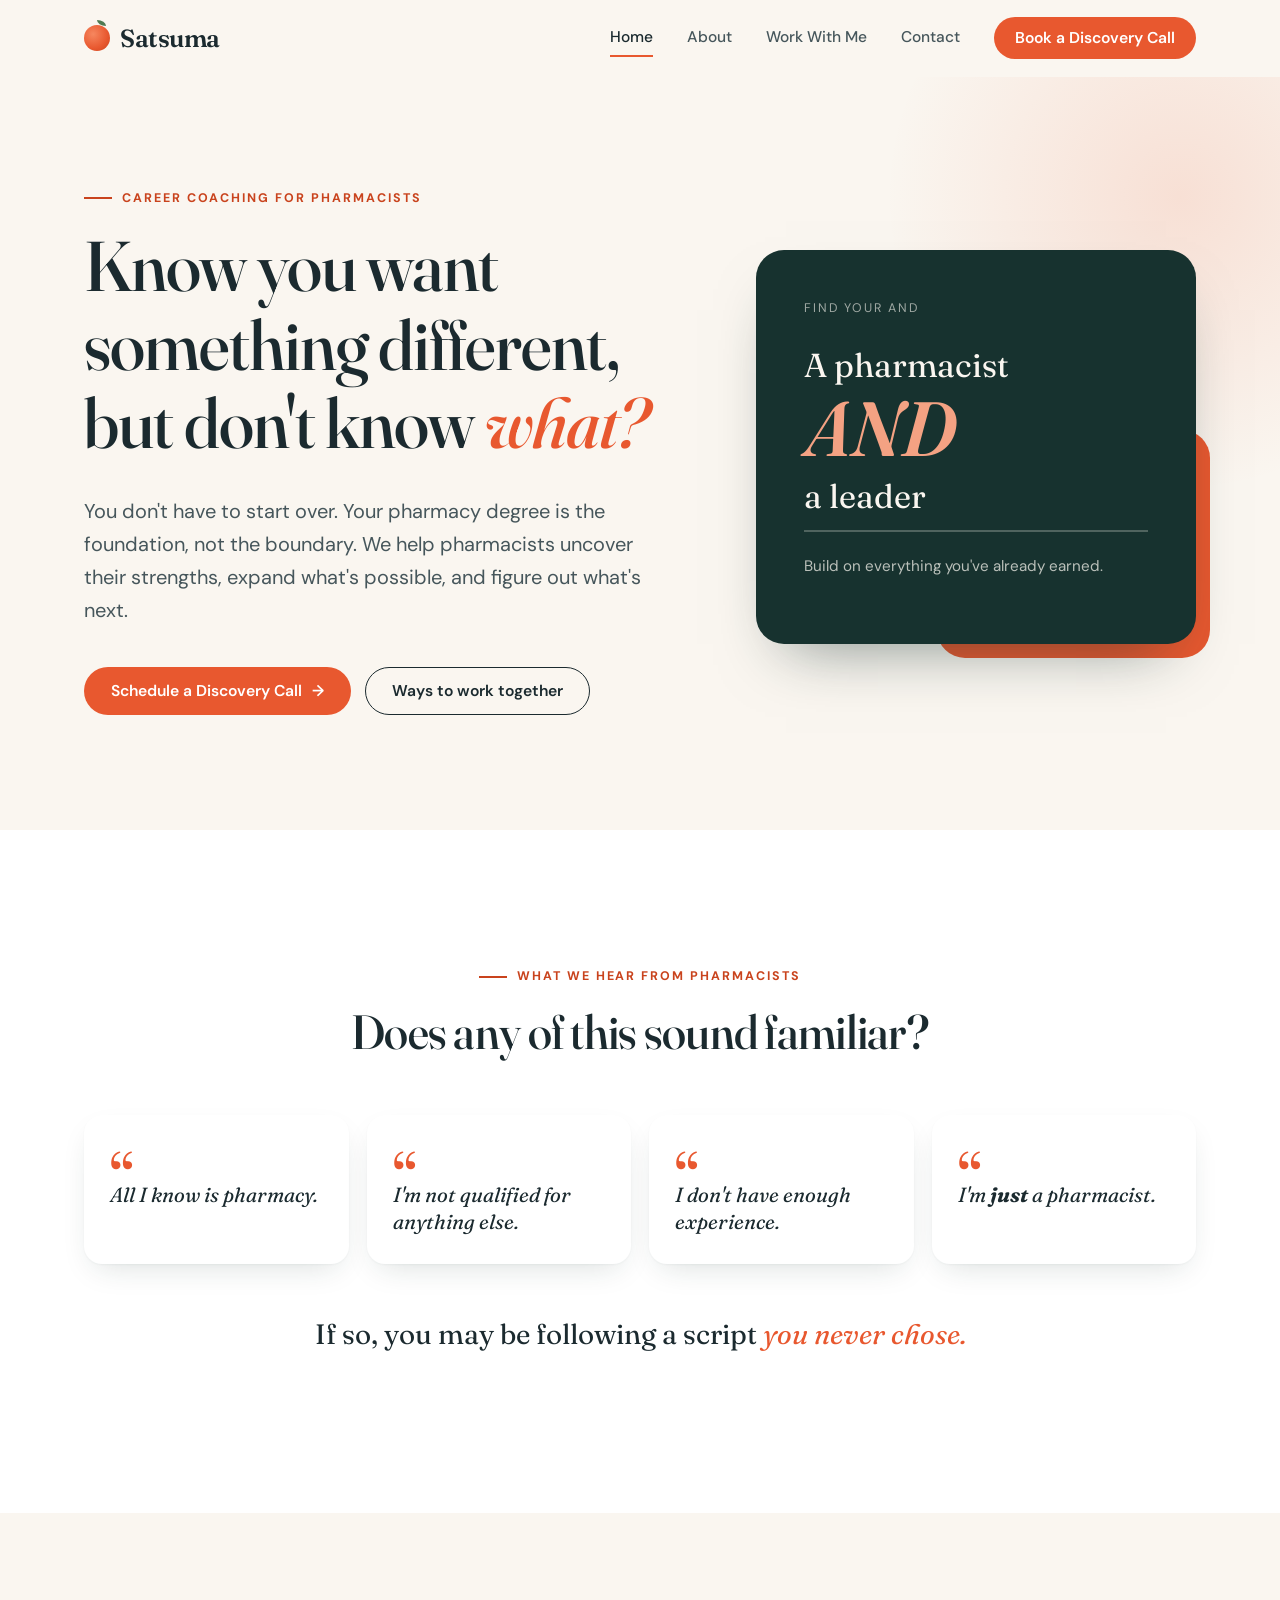
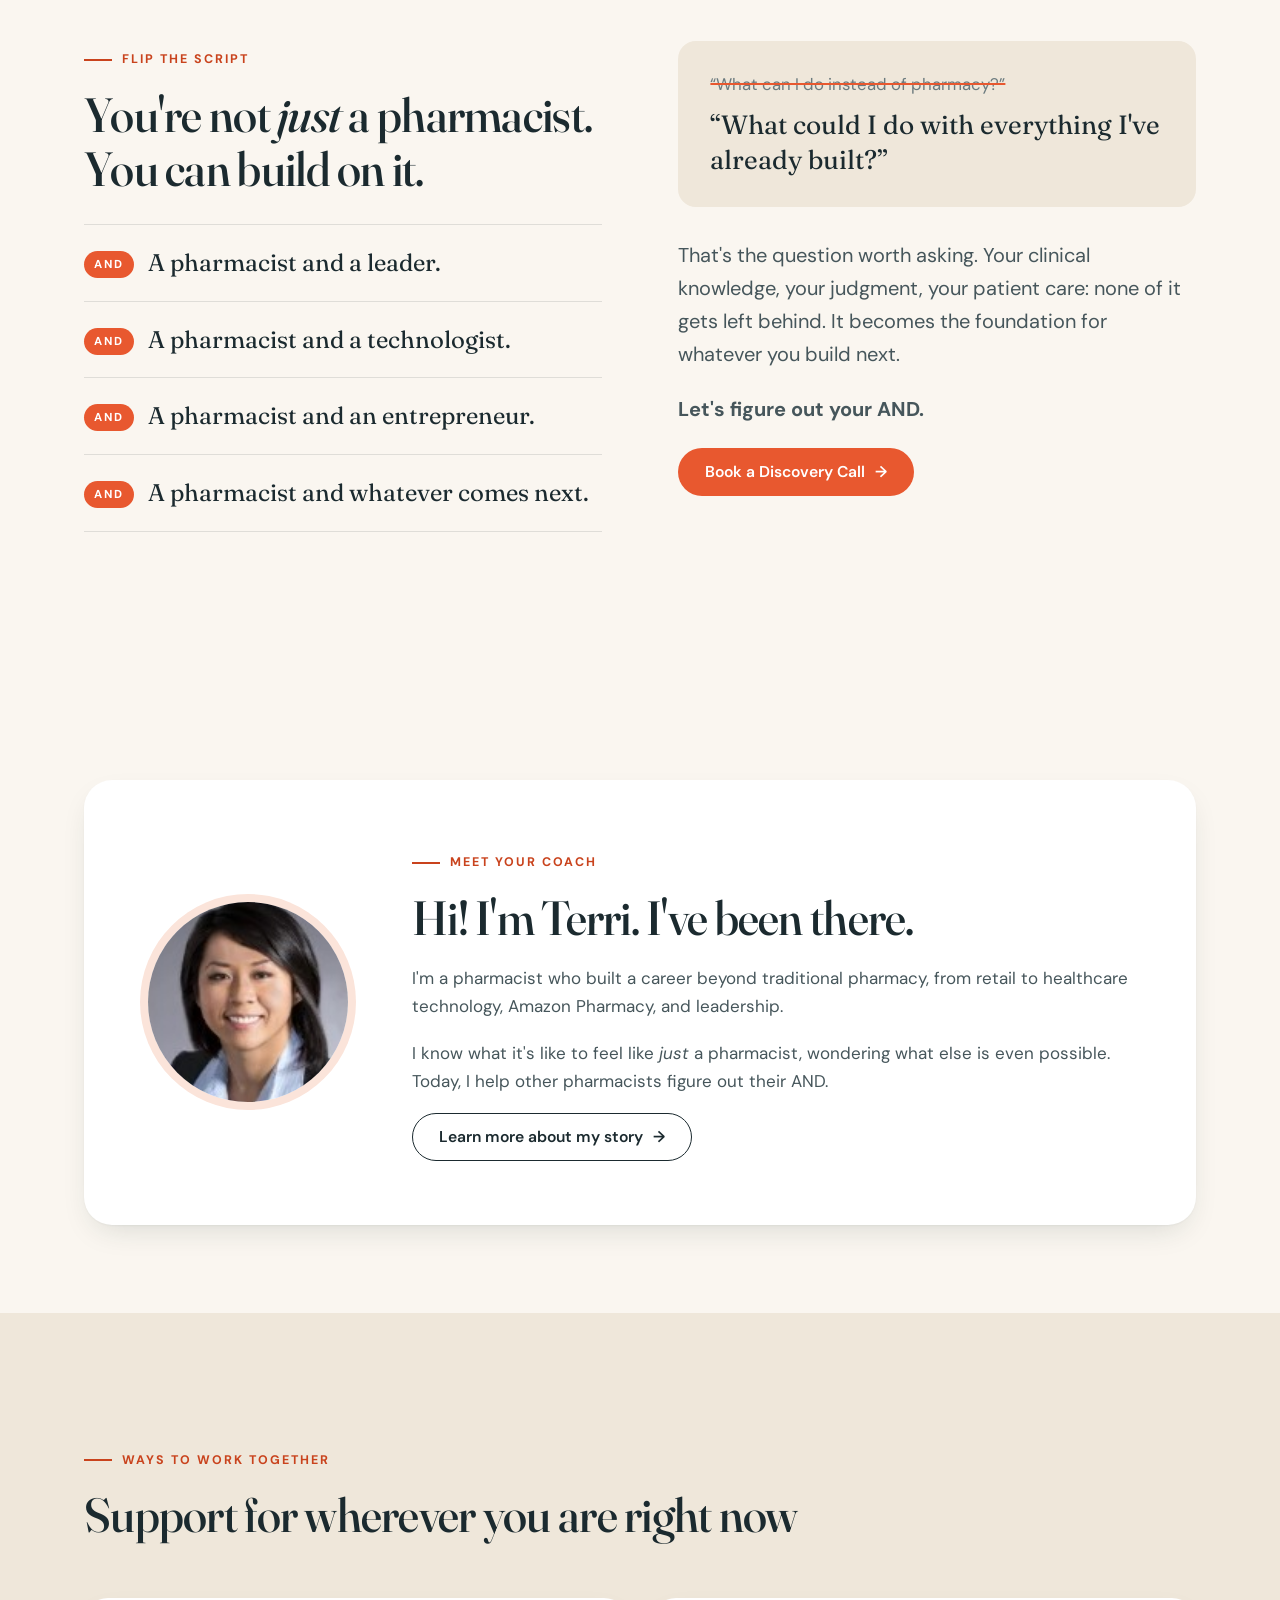
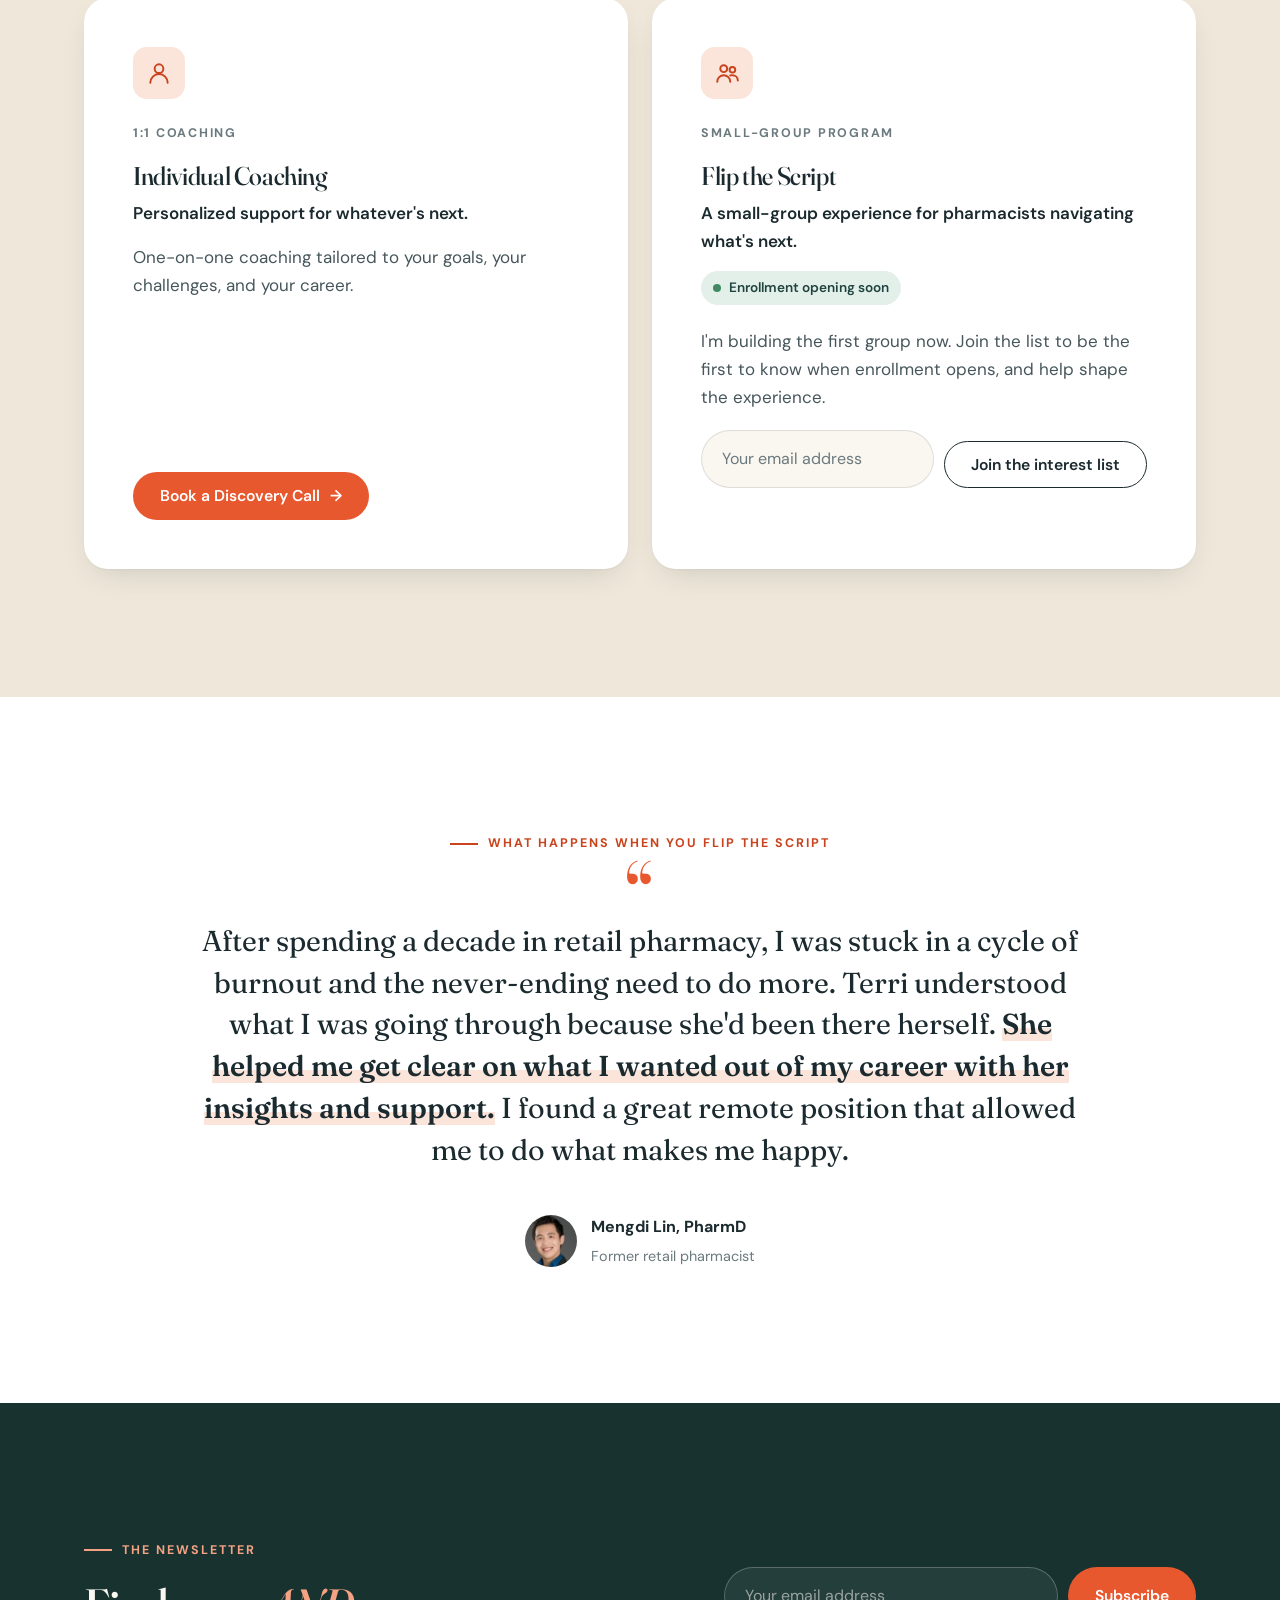
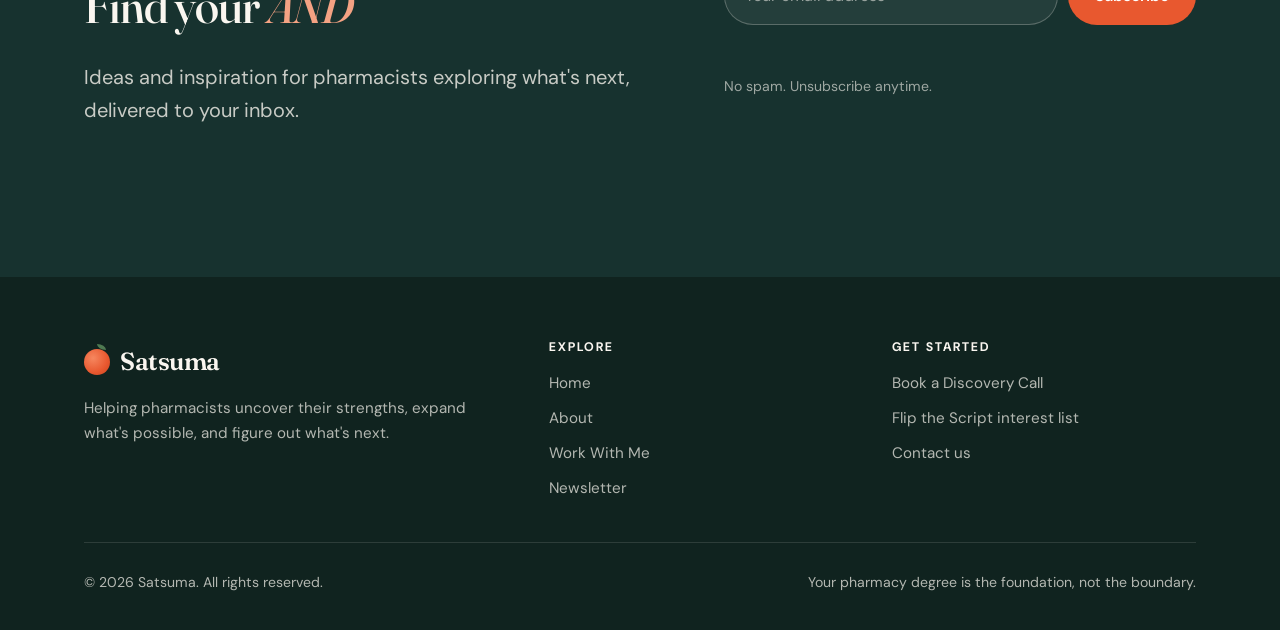
==== index.html @ 7407f7bb "Add redesigned Satsuma website Static, mobile-friendly home and about pages with shared styles, conf" ====
<!doctype html>
<html lang="en">
<head>
  <meta charset="utf-8">
  <meta name="viewport" content="width=device-width, initial-scale=1">
  <title>Satsuma | Career Coaching for Pharmacists</title>
  <meta name="description" content="Your pharmacy degree is the foundation, not the boundary. Satsuma helps pharmacists uncover their strengths, expand what's possible, and figure out what's next.">
  <meta property="og:title" content="Satsuma | Career Coaching for Pharmacists">
  <meta property="og:description" content="You're not just a pharmacist. Let's figure out your AND.">
  <meta property="og:type" content="website">
  <meta name="theme-color" content="#faf6f0">
  <link rel="icon" href="assets/img/favicon.svg" type="image/svg+xml">
  <link rel="preconnect" href="https://fonts.googleapis.com">
  <link rel="preconnect" href="https://fonts.gstatic.com" crossorigin>
  <link href="https://fonts.googleapis.com/css2?family=DM+Sans:ital,opsz,wght@0,9..40,400;0,9..40,500;0,9..40,600;0,9..40,700;1,9..40,400&family=Fraunces:ital,opsz,wght@0,9..144,400;0,9..144,500;0,9..144,600;1,9..144,400;1,9..144,500;1,9..144,600&display=swap" rel="stylesheet">
  <link rel="stylesheet" href="assets/styles.css">
</head>
<body>

<header class="site-header">
  <div class="wrap">
    <a class="logo" href="index.html" aria-label="Satsuma home"><span class="logo-mark" aria-hidden="true"></span>Satsuma</a>
    <button class="nav-toggle" aria-label="Open menu" aria-expanded="false" aria-controls="site-nav"><span></span><span></span><span></span></button>
    <nav class="nav" id="site-nav">
      <a href="index.html" aria-current="page">Home</a>
      <a href="about.html">About</a>
      <a href="#work">Work With Me</a>
      <a href="about.html#contact">Contact</a>
      <a class="btn btn--primary" href="about.html#contact" data-booking>Book a Discovery Call</a>
    </nav>
  </div>
</header>

<main>

  <!-- Hero -->
  <section class="hero">
    <div class="wrap hero-grid">
      <div>
        <div class="eyebrow">Career coaching for pharmacists</div>
        <h1>Know you want something different, but don't know <span class="accent">what?</span></h1>
        <p class="lede">You don't have to start over. Your pharmacy degree is the foundation, not the boundary. We help pharmacists uncover their strengths, expand what's possible, and figure out what's next.</p>
        <div class="btn-row">
          <a class="btn btn--primary" href="about.html#contact" data-booking>Schedule a Discovery Call <span class="arrow" aria-hidden="true">&rarr;</span></a>
          <a class="btn btn--ghost" href="#work">Ways to work together</a>
        </div>
      </div>
      <div class="and-card" aria-label="A pharmacist AND whatever comes next">
        <div class="label">Find your AND</div>
        <div class="line">A pharmacist</div>
        <span class="and">AND</span>
        <span class="rotator" data-rotate="a leader|a technologist|an entrepreneur|whatever comes next"><span>a leader</span></span>
        <p class="foot">Build on everything you've already earned.</p>
      </div>
    </div>
  </section>

  <!-- What we hear -->
  <section class="section section--white">
    <div class="wrap">
      <div class="section-head section-head--center reveal">
        <div class="eyebrow">What we hear from pharmacists</div>
        <h2>Does any of this sound familiar?</h2>
      </div>
      <div class="quote-grid">
        <div class="quote-card reveal"><p>All I know is pharmacy.</p></div>
        <div class="quote-card reveal"><p>I'm not qualified for anything else.</p></div>
        <div class="quote-card reveal"><p>I don't have enough experience.</p></div>
        <div class="quote-card reveal"><p>I'm <b>just</b> a pharmacist.</p></div>
      </div>
      <p class="callout reveal">If so, you may be following a script <span class="accent">you never chose.</span></p>
    </div>
  </section>

  <!-- AND -->
  <section class="section">
    <div class="wrap split">
      <div class="reveal">
        <div class="eyebrow">Flip the script</div>
        <h2>You're not <em>just</em> a pharmacist. You can build on it.</h2>
        <ul class="and-list">
          <li><span class="tag">And</span>A pharmacist and a leader.</li>
          <li><span class="tag">And</span>A pharmacist and a technologist.</li>
          <li><span class="tag">And</span>A pharmacist and an entrepreneur.</li>
          <li><span class="tag">And</span>A pharmacist and whatever comes next.</li>
        </ul>
      </div>
      <div class="reveal">
        <div class="reframe">
          <p class="not">“What can I do instead of pharmacy?”</p>
          <p class="but">“What could I do with everything I've already built?”</p>
        </div>
        <p class="lede">That's the question worth asking. Your clinical knowledge, your judgment, your patient care: none of it gets left behind. It becomes the foundation for whatever you build next.</p>
        <p class="lede"><strong>Let's figure out your AND.</strong></p>
        <a class="btn btn--primary" href="about.html#contact" data-booking>Book a Discovery Call <span class="arrow" aria-hidden="true">&rarr;</span></a>
      </div>
    </div>
  </section>

  <!-- Meet Terri -->
  <section class="section--tight">
    <div class="wrap">
      <div class="intro reveal">
        <img class="portrait" src="assets/img/terri-wang.jpg" alt="Terri Wang, PharmD, PMP" width="200" height="200">
        <div>
          <div class="eyebrow">Meet your coach</div>
          <h2>Hi! I'm Terri. I've been there.</h2>
          <p>I'm a pharmacist who built a career beyond traditional pharmacy, from retail to healthcare technology, Amazon Pharmacy, and leadership.</p>
          <p>I know what it's like to feel like <em>just</em> a pharmacist, wondering what else is even possible. Today, I help other pharmacists figure out their AND.</p>
          <a class="btn btn--ghost" href="about.html#team">Learn more about my story <span class="arrow" aria-hidden="true">&rarr;</span></a>
        </div>
      </div>
    </div>
  </section>

  <!-- Ways to work together -->
  <section class="section section--sand" id="work">
    <div class="wrap">
      <div class="section-head reveal">
        <div class="eyebrow">Ways to work together</div>
        <h2>Support for wherever you are right now</h2>
      </div>
      <div class="offer-grid">
        <article class="offer reveal">
          <div class="icon" aria-hidden="true">
            <svg viewBox="0 0 24 24" fill="none" stroke="currentColor" stroke-width="1.8" stroke-linecap="round" stroke-linejoin="round"><circle cx="12" cy="8" r="4"/><path d="M4 21c0-4.4 3.6-8 8-8s8 3.6 8 8"/></svg>
          </div>
          <div class="kicker">1:1 Coaching</div>
          <h3>Individual Coaching</h3>
          <p class="sub">Personalized support for whatever's next.</p>
          <p>One-on-one coaching tailored to your goals, your challenges, and your career.</p>
          <a class="btn btn--primary" href="about.html#contact" data-booking>Book a Discovery Call <span class="arrow" aria-hidden="true">&rarr;</span></a>
        </article>
        <article class="offer reveal" id="flip-the-script">
          <div class="icon" aria-hidden="true">
            <svg viewBox="0 0 24 24" fill="none" stroke="currentColor" stroke-width="1.8" stroke-linecap="round" stroke-linejoin="round"><circle cx="9" cy="8" r="3.2"/><circle cx="17" cy="9" r="2.6"/><path d="M3 20c0-3.3 2.7-6 6-6s6 2.7 6 6"/><path d="M15 14.2c.6-.2 1.3-.2 2-.2 2.8 0 5 2.2 5 5"/></svg>
          </div>
          <div class="kicker">Small-group program</div>
          <h3>Flip the Script</h3>
          <p class="sub">A small-group experience for pharmacists navigating what's next.</p>
          <span class="status">Enrollment opening soon</span>
          <p>I'm building the first group now. Join the list to be the first to know when enrollment opens, and help shape the experience.</p>
          <form class="subscribe subscribe--light" data-form="interest-list" data-success="You're on the list! We'll let you know as soon as enrollment opens.">
            <label class="sr-only" for="interest-email">Email address</label>
            <input id="interest-email" type="email" name="email" placeholder="Your email address" required autocomplete="email">
            <button class="btn btn--ghost" type="submit">Join the interest list</button>
          </form>
          <p class="form-status" role="status" aria-live="polite"></p>
        </article>
      </div>
    </div>
  </section>

  <!-- Testimonial -->
  <section class="section section--white">
    <div class="wrap">
      <figure class="testimonial reveal">
        <div class="eyebrow">What happens when you flip the script</div>
        <span class="mark" aria-hidden="true">&ldquo;</span>
        <blockquote>
          <p>After spending a decade in retail pharmacy, I was stuck in a cycle of burnout and the never-ending need to do more. Terri understood what I was going through because she'd been there herself. <strong>She helped me get clear on what I wanted out of my career with her insights and support.</strong> I found a great remote position that allowed me to do what makes me happy.</p>
        </blockquote>
        <figcaption>
          <cite>
            <img src="assets/img/mengdi-lin.jpg" alt="" width="52" height="52">
            <span><b>Mengdi Lin, PharmD</b><small>Former retail pharmacist</small></span>
          </cite>
        </figcaption>
      </figure>
    </div>
  </section>

  <!-- Newsletter -->
  <section class="section section--forest" id="newsletter">
    <div class="wrap cta-band">
      <div class="reveal">
        <div class="eyebrow">The newsletter</div>
        <h2>Find your <em>AND</em></h2>
        <p class="lede">Ideas and inspiration for pharmacists exploring what's next, delivered to your inbox.</p>
      </div>
      <div class="reveal">
        <form class="subscribe" data-form="newsletter" data-success="Thanks for subscribing! Watch your inbox.">
          <label class="sr-only" for="news-email">Email address</label>
          <input id="news-email" type="email" name="email" placeholder="Your email address" required autocomplete="email">
          <button class="btn btn--primary" type="submit">Subscribe</button>
        </form>
        <p class="form-status" role="status" aria-live="polite"></p>
        <p class="form-note">No spam. Unsubscribe anytime.</p>
      </div>
    </div>
  </section>

</main>

<footer class="site-footer">
  <div class="wrap">
    <div class="footer-grid">
      <div>
        <a class="logo" href="index.html"><span class="logo-mark" aria-hidden="true"></span>Satsuma</a>
        <p>Helping pharmacists uncover their strengths, expand what's possible, and figure out what's next.</p>
      </div>
      <div>
        <h4>Explore</h4>
        <ul>
          <li><a href="index.html">Home</a></li>
          <li><a href="about.html">About</a></li>
          <li><a href="index.html#work">Work With Me</a></li>
          <li><a href="index.html#newsletter">Newsletter</a></li>
        </ul>
      </div>
      <div>
        <h4>Get started</h4>
        <ul>
          <li><a href="about.html#contact" data-booking>Book a Discovery Call</a></li>
          <li><a href="index.html#flip-the-script">Flip the Script interest list</a></li>
          <li><a href="about.html#contact">Contact us</a></li>
        </ul>
      </div>
    </div>
    <div class="footer-bottom">
      <span>&copy; <span data-year>2026</span> Satsuma. All rights reserved.</span>
      <span>Your pharmacy degree is the foundation, not the boundary.</span>
    </div>
  </div>
</footer>

<script src="assets/main.js"></script>
</body>
</html>
---- assets/styles.css ----
/* ==========================================================
   Satsuma — pharmacist career coaching
   ========================================================== */

:root {
  --ink: #1b2a2f;
  --ink-soft: #46565b;
  --muted: #6b7a7e;
  --cream: #faf6f0;
  --sand: #efe7da;
  --sand-deep: #e4d8c5;
  --white: #ffffff;
  --satsuma: #e8582f;
  --satsuma-dark: #c9431d;
  --satsuma-tint: #fbe4da;
  --forest: #17322f;
  --forest-2: #20433f;
  --line: rgba(27, 42, 47, 0.12);

  --serif: "Fraunces", Georgia, "Times New Roman", serif;
  --sans: "DM Sans", system-ui, -apple-system, "Segoe UI", Roboto, sans-serif;

  --radius: 18px;
  --radius-sm: 10px;
  --shadow: 0 1px 2px rgba(23, 50, 47, 0.04), 0 12px 32px -12px rgba(23, 50, 47, 0.18);
  --wrap: 1160px;
}

*,
*::before,
*::after { box-sizing: border-box; }

html { scroll-behavior: smooth; -webkit-text-size-adjust: 100%; }

body {
  margin: 0;
  background: var(--cream);
  color: var(--ink);
  font-family: var(--sans);
  font-size: 1.0625rem;
  line-height: 1.65;
  -webkit-font-smoothing: antialiased;
}

img { max-width: 100%; display: block; }
a { color: inherit; }

h1, h2, h3, h4 {
  font-family: var(--serif);
  font-weight: 500;
  line-height: 1.12;
  letter-spacing: -0.015em;
  margin: 0 0 0.6em;
  font-variation-settings: "opsz" 96;
}
h1 { font-size: clamp(2.5rem, 5.6vw, 4.4rem); }
h2 { font-size: clamp(2rem, 3.8vw, 3rem); }
h3 { font-size: clamp(1.35rem, 2vw, 1.6rem); }
p { margin: 0 0 1.1em; }
em { font-style: italic; }

.wrap {
  width: 100%;
  max-width: var(--wrap);
  margin: 0 auto;
  padding: 0 24px;
}

.section { padding: clamp(72px, 10vw, 128px) 0; }
.section--tight { padding: clamp(56px, 7vw, 88px) 0; }
.section--sand { background: var(--sand); }
.section--white { background: var(--white); }
.section--forest { background: var(--forest); color: var(--cream); }

.eyebrow {
  display: inline-flex;
  align-items: center;
  gap: 10px;
  font-size: 0.78rem;
  font-weight: 700;
  letter-spacing: 0.16em;
  text-transform: uppercase;
  color: var(--satsuma-dark);
  margin-bottom: 18px;
}
.eyebrow::before {
  content: "";
  width: 28px;
  height: 2px;
  background: currentColor;
}
.section--forest .eyebrow { color: #f4a283; }

.lede { font-size: clamp(1.1rem, 1.6vw, 1.25rem); color: var(--ink-soft); max-width: 40em; }
.section--forest .lede { color: rgba(250, 246, 240, 0.78); }

.accent { color: var(--satsuma); font-style: italic; }

/* ---------- Buttons ---------- */
.btn {
  display: inline-flex;
  align-items: center;
  justify-content: center;
  gap: 10px;
  padding: 15px 26px;
  border-radius: 999px;
  border: 1.5px solid transparent;
  font: 600 0.98rem/1 var(--sans);
  text-decoration: none;
  cursor: pointer;
  transition: background 0.2s ease, color 0.2s ease, border-color 0.2s ease, transform 0.2s ease;
}
.btn:hover { transform: translateY(-1px); }
.btn:focus-visible { outline: 3px solid var(--satsuma-tint); outline-offset: 3px; }
.btn--primary { background: var(--satsuma); color: var(--white); }
.btn--primary:hover { background: var(--satsuma-dark); }
.btn--ghost { border-color: var(--ink); color: var(--ink); background: transparent; }
.btn--ghost:hover { background: var(--ink); color: var(--cream); }
.btn--light { border-color: rgba(250, 246, 240, 0.5); color: var(--cream); }
.btn--light:hover { background: var(--cream); color: var(--forest); }
.btn .arrow { transition: transform 0.2s ease; }
.btn:hover .arrow { transform: translateX(3px); }

.btn-row { display: flex; flex-wrap: wrap; gap: 14px; align-items: center; }

/* ---------- Header ---------- */
.site-header {
  position: sticky;
  top: 0;
  z-index: 50;
  background: rgba(250, 246, 240, 0.86);
  backdrop-filter: saturate(160%) blur(12px);
  -webkit-backdrop-filter: saturate(160%) blur(12px);
  border-bottom: 1px solid transparent;
  transition: border-color 0.2s ease;
}
.site-header.is-scrolled { border-bottom-color: var(--line); }
.site-header .wrap {
  display: flex;
  align-items: center;
  justify-content: space-between;
  height: 76px;
}
.logo {
  display: inline-flex;
  align-items: center;
  gap: 10px;
  font-family: var(--serif);
  font-size: 1.55rem;
  font-weight: 600;
  letter-spacing: -0.02em;
  text-decoration: none;
}
.logo-mark {
  width: 26px;
  height: 26px;
  border-radius: 50%;
  background: radial-gradient(circle at 35% 35%, #f6875f, var(--satsuma) 60%, var(--satsuma-dark));
  position: relative;
}
.logo-mark::after {
  content: "";
  position: absolute;
  top: -5px;
  left: 13px;
  width: 9px;
  height: 6px;
  border-radius: 0 100% 0 100%;
  background: #4f7a52;
}
.nav { display: flex; align-items: center; gap: 34px; }
.nav a:not(.btn) {
  text-decoration: none;
  font-weight: 500;
  font-size: 0.97rem;
  color: var(--ink-soft);
  position: relative;
}
.nav a:not(.btn):hover,
.nav a[aria-current="page"] { color: var(--ink); }
.nav a[aria-current="page"]::after {
  content: "";
  position: absolute;
  left: 0;
  right: 0;
  bottom: -6px;
  height: 2px;
  background: var(--satsuma);
}
.nav .btn { padding: 12px 20px; }

.nav-toggle {
  display: none;
  background: none;
  border: 0;
  padding: 8px;
  cursor: pointer;
  color: var(--ink);
}
.nav-toggle span {
  display: block;
  width: 24px;
  height: 2px;
  background: currentColor;
  margin: 5px 0;
  transition: transform 0.2s ease, opacity 0.2s ease;
}

@media (max-width: 860px) {
  .nav-toggle { display: block; }
  .nav {
    position: absolute;
    top: 76px;
    left: 0;
    right: 0;
    flex-direction: column;
    align-items: stretch;
    gap: 0;
    padding: 8px 24px 24px;
    background: var(--cream);
    border-bottom: 1px solid var(--line);
    display: none;
  }
  .nav.is-open { display: flex; }
  .nav a:not(.btn) { padding: 14px 0; border-bottom: 1px solid var(--line); }
  .nav a[aria-current="page"]::after { display: none; }
  .nav .btn { margin-top: 18px; }
  .nav-toggle[aria-expanded="true"] span:nth-child(1) { transform: translateY(7px) rotate(45deg); }
  .nav-toggle[aria-expanded="true"] span:nth-child(2) { opacity: 0; }
  .nav-toggle[aria-expanded="true"] span:nth-child(3) { transform: translateY(-7px) rotate(-45deg); }
}

/* ---------- Hero ---------- */
.hero { padding: clamp(56px, 8vw, 104px) 0 clamp(72px, 9vw, 120px); position: relative; overflow: hidden; }
.hero::before {
  content: "";
  position: absolute;
  width: 640px;
  height: 640px;
  right: -220px;
  top: -200px;
  border-radius: 50%;
  background: radial-gradient(circle, rgba(232, 88, 47, 0.14), rgba(232, 88, 47, 0) 65%);
  pointer-events: none;
}
.hero-grid {
  display: grid;
  grid-template-columns: 1.15fr 0.85fr;
  gap: clamp(40px, 6vw, 88px);
  align-items: center;
  position: relative;
}
.hero h1 { margin-bottom: 0.45em; }
.hero .lede { margin-bottom: 2em; }

.and-card {
  background: var(--forest);
  color: var(--cream);
  border-radius: 28px;
  padding: clamp(32px, 4vw, 48px);
  box-shadow: 0 30px 60px -30px rgba(23, 50, 47, 0.55);
  position: relative;
}
.and-card::after {
  content: "";
  position: absolute;
  inset: auto -14px -14px auto;
  width: 62%;
  height: 58%;
  border-radius: 28px;
  background: var(--satsuma);
  z-index: -1;
}
.and-card .label {
  font-size: 0.78rem;
  letter-spacing: 0.16em;
  text-transform: uppercase;
  color: rgba(250, 246, 240, 0.6);
  margin-bottom: 26px;
}
.and-card .line {
  font-family: var(--serif);
  font-size: clamp(1.6rem, 2.6vw, 2.1rem);
  line-height: 1.2;
}
.and-card .and {
  display: block;
  font-family: var(--serif);
  font-style: italic;
  font-weight: 600;
  font-size: clamp(3.4rem, 6vw, 5rem);
  line-height: 1;
  color: #f4a283;
  margin: 6px 0 8px;
}
.rotator {
  display: block;
  min-height: 1.25em;
  font-family: var(--serif);
  font-size: clamp(1.6rem, 2.6vw, 2.1rem);
  line-height: 1.2;
  border-bottom: 2px solid rgba(250, 246, 240, 0.25);
  padding-bottom: 14px;
}
.rotator span { display: inline-block; transition: opacity 0.35s ease, transform 0.35s ease; }
.rotator span.is-out { opacity: 0; transform: translateY(-10px); }
.and-card .foot {
  margin-top: 22px;
  font-size: 0.95rem;
  color: rgba(250, 246, 240, 0.72);
}

/* ---------- Quotes / "what we hear" ---------- */
.section-head { max-width: 760px; margin-bottom: clamp(36px, 5vw, 56px); }
.section-head--center { margin-left: auto; margin-right: auto; text-align: center; }
.section-head--center .eyebrow { justify-content: center; }

.quote-grid {
  display: grid;
  grid-template-columns: repeat(4, 1fr);
  gap: 18px;
}
.quote-card {
  background: var(--white);
  border-radius: var(--radius);
  padding: 30px 26px 28px;
  box-shadow: var(--shadow);
  position: relative;
}
.quote-card::before {
  content: "\201C";
  font-family: var(--serif);
  font-size: 4.2rem;
  line-height: 1;
  color: var(--satsuma);
  display: block;
  height: 36px;
}
.quote-card p {
  font-family: var(--serif);
  font-style: italic;
  font-size: 1.28rem;
  line-height: 1.35;
  margin: 0;
}
.callout {
  margin-top: clamp(36px, 5vw, 52px);
  text-align: center;
  font-family: var(--serif);
  font-size: clamp(1.3rem, 2.2vw, 1.75rem);
  line-height: 1.35;
}

/* ---------- AND section ---------- */
.split {
  display: grid;
  grid-template-columns: 1fr 1fr;
  gap: clamp(40px, 6vw, 96px);
  align-items: start;
}
.and-list { list-style: none; margin: 0 0 32px; padding: 0; border-top: 1px solid var(--line); }
.and-list li {
  display: flex;
  align-items: baseline;
  gap: 14px;
  padding: 18px 0;
  border-bottom: 1px solid var(--line);
  font-family: var(--serif);
  font-size: clamp(1.25rem, 2vw, 1.5rem);
}
.and-list .tag {
  font-family: var(--sans);
  font-size: 0.72rem;
  font-weight: 700;
  letter-spacing: 0.16em;
  text-transform: uppercase;
  color: var(--white);
  background: var(--satsuma);
  border-radius: 999px;
  padding: 4px 10px;
  flex-shrink: 0;
  transform: translateY(-3px);
}
.reframe {
  background: var(--sand);
  border-radius: var(--radius);
  padding: 30px 32px;
  margin-bottom: 32px;
}
.reframe p { margin: 0; font-size: 1.05rem; }
.reframe .not { color: var(--muted); text-decoration: line-through; text-decoration-color: var(--satsuma); text-decoration-thickness: 2px; }
.reframe .but { font-family: var(--serif); font-size: clamp(1.35rem, 2.2vw, 1.65rem); line-height: 1.3; margin-top: 10px; }

/* ---------- Meet Terri ---------- */
.intro {
  display: grid;
  grid-template-columns: auto 1fr;
  gap: clamp(28px, 5vw, 64px);
  align-items: center;
  background: var(--white);
  border-radius: 28px;
  padding: clamp(32px, 5vw, 64px);
  box-shadow: var(--shadow);
}
.portrait {
  width: clamp(140px, 18vw, 200px);
  aspect-ratio: 1;
  border-radius: 50%;
  object-fit: cover;
  object-position: center 20%;
  box-shadow: 0 0 0 8px var(--satsuma-tint);
}
.intro h2 { margin-bottom: 0.4em; }
.intro p { color: var(--ink-soft); max-width: 46em; }

/* ---------- Offerings ---------- */
.offer-grid { display: grid; grid-template-columns: 1fr 1fr; gap: 24px; }
.offer {
  background: var(--white);
  border-radius: 24px;
  padding: clamp(32px, 4vw, 48px);
  display: flex;
  flex-direction: column;
  box-shadow: var(--shadow);
  border: 1px solid transparent;
  transition: transform 0.25s ease, border-color 0.25s ease;
}
.offer:hover { transform: translateY(-4px); border-color: var(--sand-deep); }
.offer .kicker {
  font-size: 0.78rem;
  font-weight: 700;
  letter-spacing: 0.14em;
  text-transform: uppercase;
  color: var(--muted);
  margin-bottom: 18px;
}
.offer .icon {
  width: 52px;
  height: 52px;
  border-radius: 14px;
  display: grid;
  place-items: center;
  background: var(--satsuma-tint);
  color: var(--satsuma-dark);
  margin-bottom: 24px;
}
.offer .icon svg { width: 26px; height: 26px; }
.offer h3 { margin-bottom: 0.35em; }
.offer .sub { font-weight: 600; color: var(--ink); margin-bottom: 0.9em; }
.offer p { color: var(--ink-soft); }
.offer .btn { margin-top: auto; align-self: flex-start; }
.offer .status {
  display: inline-flex;
  align-items: center;
  gap: 8px;
  font-size: 0.85rem;
  font-weight: 600;
  color: var(--forest-2);
  background: #e3efe9;
  border-radius: 999px;
  padding: 6px 12px;
  margin-bottom: 22px;
  align-self: flex-start;
}
.offer .status::before { content: ""; width: 8px; height: 8px; border-radius: 50%; background: #3f8a63; }

/* ---------- Testimonial ---------- */
.testimonial { max-width: 900px; margin: 0 auto; text-align: center; }
.testimonial blockquote { margin: 0; }
.testimonial .mark {
  font-family: var(--serif);
  font-size: 6rem;
  line-height: 0.6;
  color: var(--satsuma);
  height: 48px;
  display: block;
}
.testimonial p {
  font-family: var(--serif);
  font-size: clamp(1.3rem, 2.3vw, 1.8rem);
  line-height: 1.45;
}
.testimonial strong { font-weight: 600; background: linear-gradient(transparent 62%, var(--satsuma-tint) 62%); }
.testimonial cite {
  display: inline-flex;
  align-items: center;
  gap: 14px;
  font-style: normal;
  margin-top: 12px;
  text-align: left;
}
.testimonial cite img {
  width: 52px;
  height: 52px;
  border-radius: 50%;
  object-fit: cover;
}
.testimonial cite b { display: block; font-size: 1rem; }
.testimonial cite small { color: var(--muted); font-size: 0.9rem; }

/* ---------- Newsletter / CTA band ---------- */
.cta-band {
  display: grid;
  grid-template-columns: 1.1fr 0.9fr;
  gap: clamp(32px, 5vw, 72px);
  align-items: center;
}
.cta-band h2 { color: var(--cream); }
.cta-band h2 em { color: #f4a283; }

.subscribe { display: flex; gap: 10px; flex-wrap: wrap; }
.subscribe input {
  flex: 1 1 220px;
  min-width: 0;
  padding: 15px 20px;
  border-radius: 999px;
  border: 1.5px solid rgba(250, 246, 240, 0.25);
  background: rgba(250, 246, 240, 0.06);
  color: var(--cream);
  font: inherit;
  font-size: 1rem;
}
.subscribe input::placeholder { color: rgba(250, 246, 240, 0.55); }
.subscribe input:focus { outline: none; border-color: #f4a283; }
.form-note { font-size: 0.88rem; margin-top: 12px; color: rgba(250, 246, 240, 0.6); }
.form-status { font-size: 0.95rem; margin-top: 12px; min-height: 1.4em; }
.section--forest .form-status { color: #f4a283; }

/* ---------- Page hero (inner pages) ---------- */
.page-hero {
  padding: clamp(64px, 9vw, 120px) 0 clamp(56px, 7vw, 96px);
  background:
    radial-gradient(circle at 85% 20%, rgba(232, 88, 47, 0.16), transparent 45%),
    radial-gradient(circle at 10% 90%, rgba(79, 122, 82, 0.14), transparent 40%),
    var(--sand);
}
.page-hero h1 { max-width: 14em; }

/* ---------- Mission & values ---------- */
.prose p { color: var(--ink-soft); font-size: 1.1rem; }
.prose p:first-of-type { font-family: var(--serif); color: var(--ink); font-size: clamp(1.35rem, 2.2vw, 1.7rem); line-height: 1.4; }

.values {
  display: grid;
  grid-template-columns: repeat(auto-fit, minmax(200px, 1fr));
  gap: 18px;
  counter-reset: v;
}
.value {
  background: var(--white);
  border-radius: var(--radius);
  padding: 28px 24px;
  box-shadow: var(--shadow);
  counter-increment: v;
}
.value::before {
  content: "0" counter(v);
  display: block;
  font-family: var(--serif);
  font-size: 1.1rem;
  color: var(--satsuma);
  margin-bottom: 14px;
}
.value p { margin: 0; font-size: 1.02rem; }
.value b { display: block; font-family: var(--serif); font-weight: 500; font-size: 1.3rem; line-height: 1.25; margin-bottom: 8px; }

/* ---------- Team ---------- */
.team { display: grid; gap: 24px; }
.member {
  display: grid;
  grid-template-columns: 180px 1fr;
  gap: clamp(24px, 4vw, 48px);
  background: var(--white);
  border-radius: 24px;
  padding: clamp(28px, 4vw, 44px);
  box-shadow: var(--shadow);
  align-items: start;
}
.member img {
  width: 180px;
  aspect-ratio: 4 / 5;
  object-fit: cover;
  border-radius: 16px;
}
.member h3 { margin-bottom: 0.15em; }
.member .role { color: var(--satsuma-dark); font-weight: 600; font-size: 0.95rem; margin-bottom: 1em; }
.member p { color: var(--ink-soft); }

/* ---------- Contact ---------- */
.contact-grid { display: grid; grid-template-columns: 0.9fr 1.1fr; gap: clamp(32px, 5vw, 80px); align-items: start; }
.contact-form {
  background: var(--white);
  border-radius: 24px;
  padding: clamp(28px, 4vw, 44px);
  box-shadow: var(--shadow);
  display: grid;
  gap: 18px;
}
.field-row { display: grid; grid-template-columns: 1fr 1fr; gap: 18px; }
.field label { display: block; font-weight: 600; font-size: 0.92rem; margin-bottom: 8px; }
.field input,
.field select,
.field textarea {
  width: 100%;
  padding: 14px 16px;
  border-radius: var(--radius-sm);
  border: 1.5px solid var(--line);
  background: var(--cream);
  font: inherit;
  font-size: 1rem;
  color: var(--ink);
}
.field textarea { min-height: 140px; resize: vertical; }
.field input:focus,
.field select:focus,
.field textarea:focus { outline: none; border-color: var(--satsuma); background: var(--white); }
.contact-form .form-status { color: var(--satsuma-dark); margin: 0; }
.steps { list-style: none; margin: 28px 0 0; padding: 0; display: grid; gap: 18px; }
.steps li { display: grid; grid-template-columns: 40px 1fr; gap: 14px; align-items: start; }
.steps .n {
  width: 40px;
  height: 40px;
  border-radius: 50%;
  display: grid;
  place-items: center;
  background: var(--satsuma-tint);
  color: var(--satsuma-dark);
  font-weight: 700;
}
.steps b { display: block; }
.steps span { color: var(--ink-soft); font-size: 0.98rem; }

/* ---------- Footer ---------- */
.site-footer { background: #10231f; color: rgba(250, 246, 240, 0.7); padding: 64px 0 36px; font-size: 0.95rem; }
.footer-grid { display: grid; grid-template-columns: 1.4fr 1fr 1fr; gap: 40px; padding-bottom: 40px; border-bottom: 1px solid rgba(250, 246, 240, 0.12); }
.site-footer .logo { color: var(--cream); margin-bottom: 14px; }
.site-footer h4 { font-family: var(--sans); font-size: 0.78rem; font-weight: 700; letter-spacing: 0.16em; text-transform: uppercase; color: var(--cream); margin-bottom: 16px; }
.site-footer ul { list-style: none; margin: 0; padding: 0; display: grid; gap: 10px; }
.site-footer a { text-decoration: none; }
.site-footer a:hover { color: var(--cream); }
.footer-bottom { padding-top: 28px; display: flex; justify-content: space-between; flex-wrap: wrap; gap: 12px; font-size: 0.88rem; }

/* ---------- Reveal on scroll ---------- */
.reveal { opacity: 0; transform: translateY(18px); transition: opacity 0.7s ease, transform 0.7s ease; }
.reveal.is-visible { opacity: 1; transform: none; }
@media (prefers-reduced-motion: reduce) {
  html { scroll-behavior: auto; }
  .reveal { opacity: 1; transform: none; transition: none; }
  .btn, .offer, .rotator span { transition: none; }
}

/* ---------- Responsive ---------- */
@media (max-width: 1000px) {
  .quote-grid { grid-template-columns: 1fr 1fr; }
}
@media (max-width: 860px) {
  .hero-grid,
  .split,
  .offer-grid,
  .cta-band,
  .contact-grid,
  .footer-grid { grid-template-columns: 1fr; }
  .and-card { margin-right: 14px; }
  .intro { grid-template-columns: 1fr; text-align: left; }
  .member { grid-template-columns: 1fr; }
  .member img { width: 140px; }
}
@media (max-width: 560px) {
  .wrap { padding: 0 16px; }
  .quote-grid { grid-template-columns: 1fr; }
  .field-row { grid-template-columns: 1fr; }
  .btn-row .btn { width: 100%; }
  .offer .btn { align-self: stretch; }
}

/* ---------- Utilities ---------- */
.sr-only {
  position: absolute;
  width: 1px;
  height: 1px;
  padding: 0;
  margin: -1px;
  overflow: hidden;
  clip: rect(0, 0, 0, 0);
  white-space: nowrap;
  border: 0;
}
.subscribe--light { margin-top: auto; }
.subscribe--light input {
  border-color: var(--line);
  background: var(--cream);
  color: var(--ink);
}
.subscribe--light input::placeholder { color: var(--muted); }
.subscribe--light input:focus { border-color: var(--satsuma); }
.offer .form-status { color: var(--satsuma-dark); margin: 10px 0 0; }
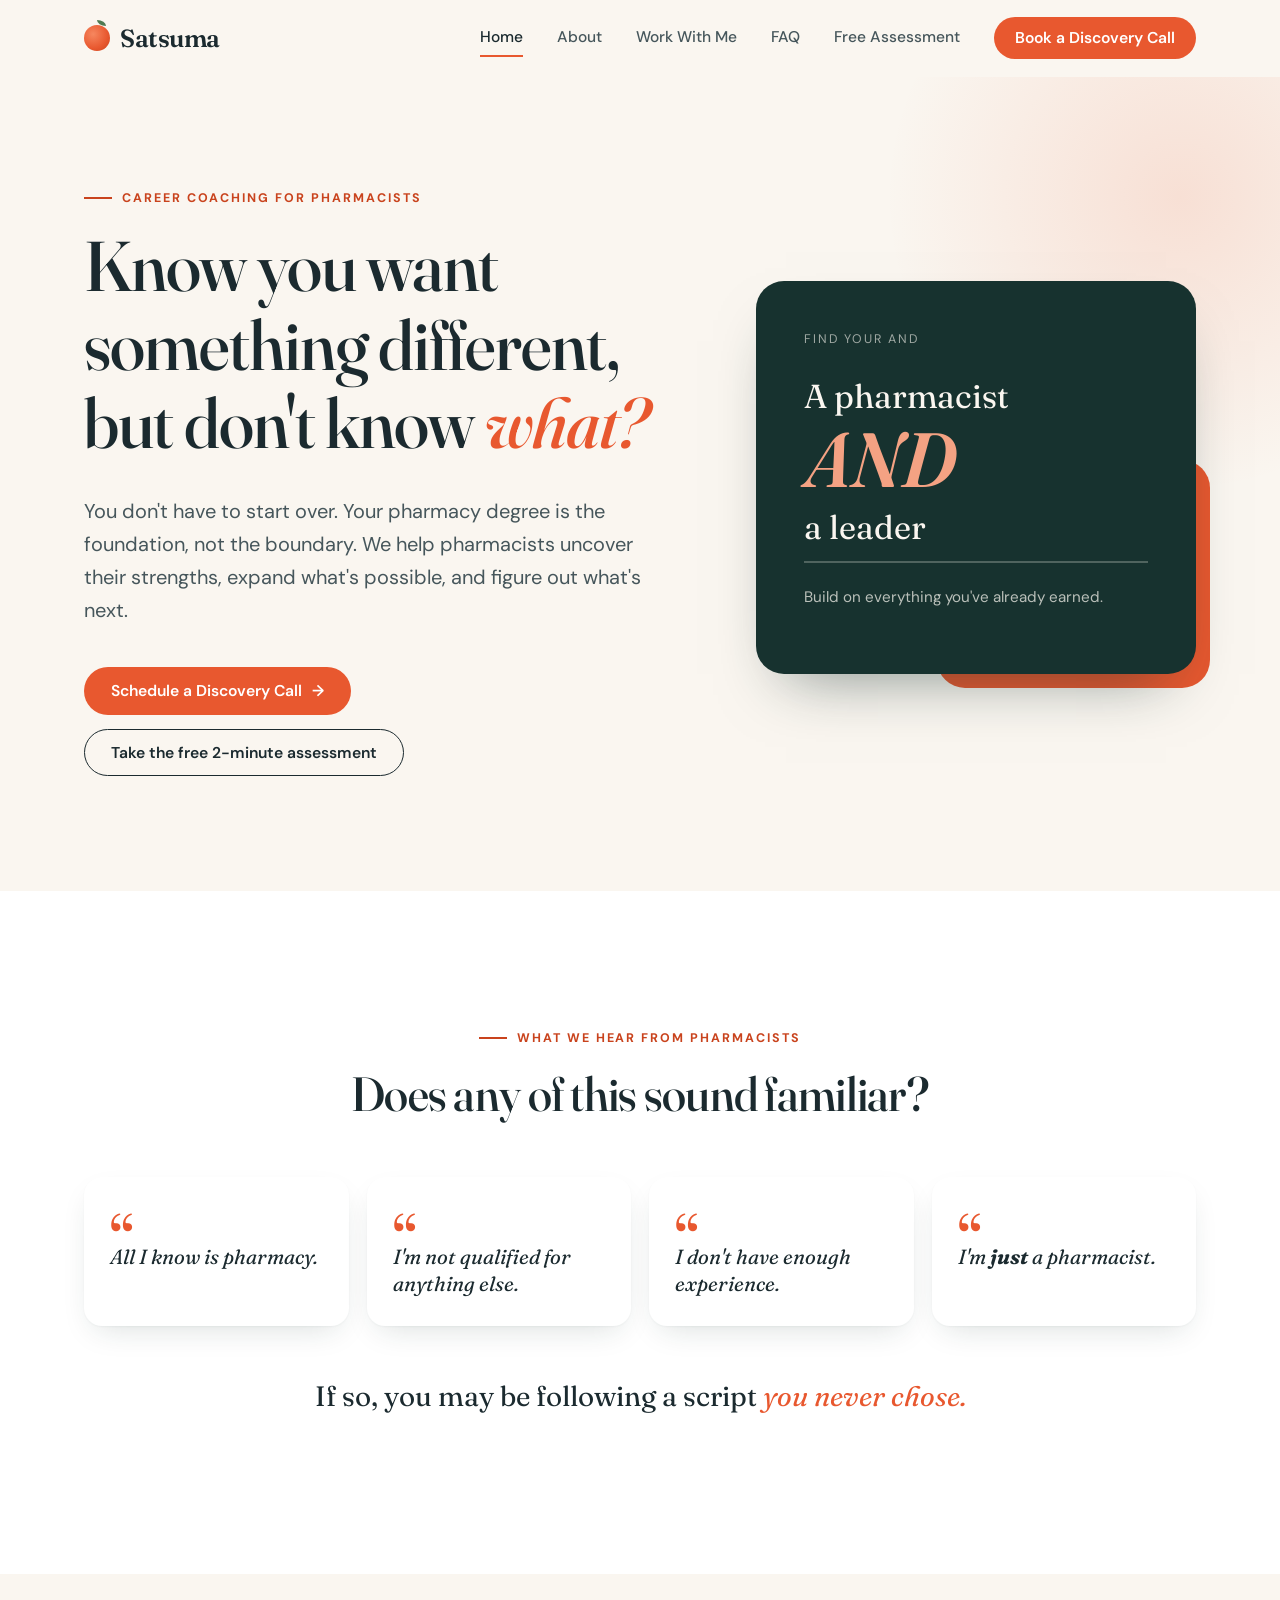
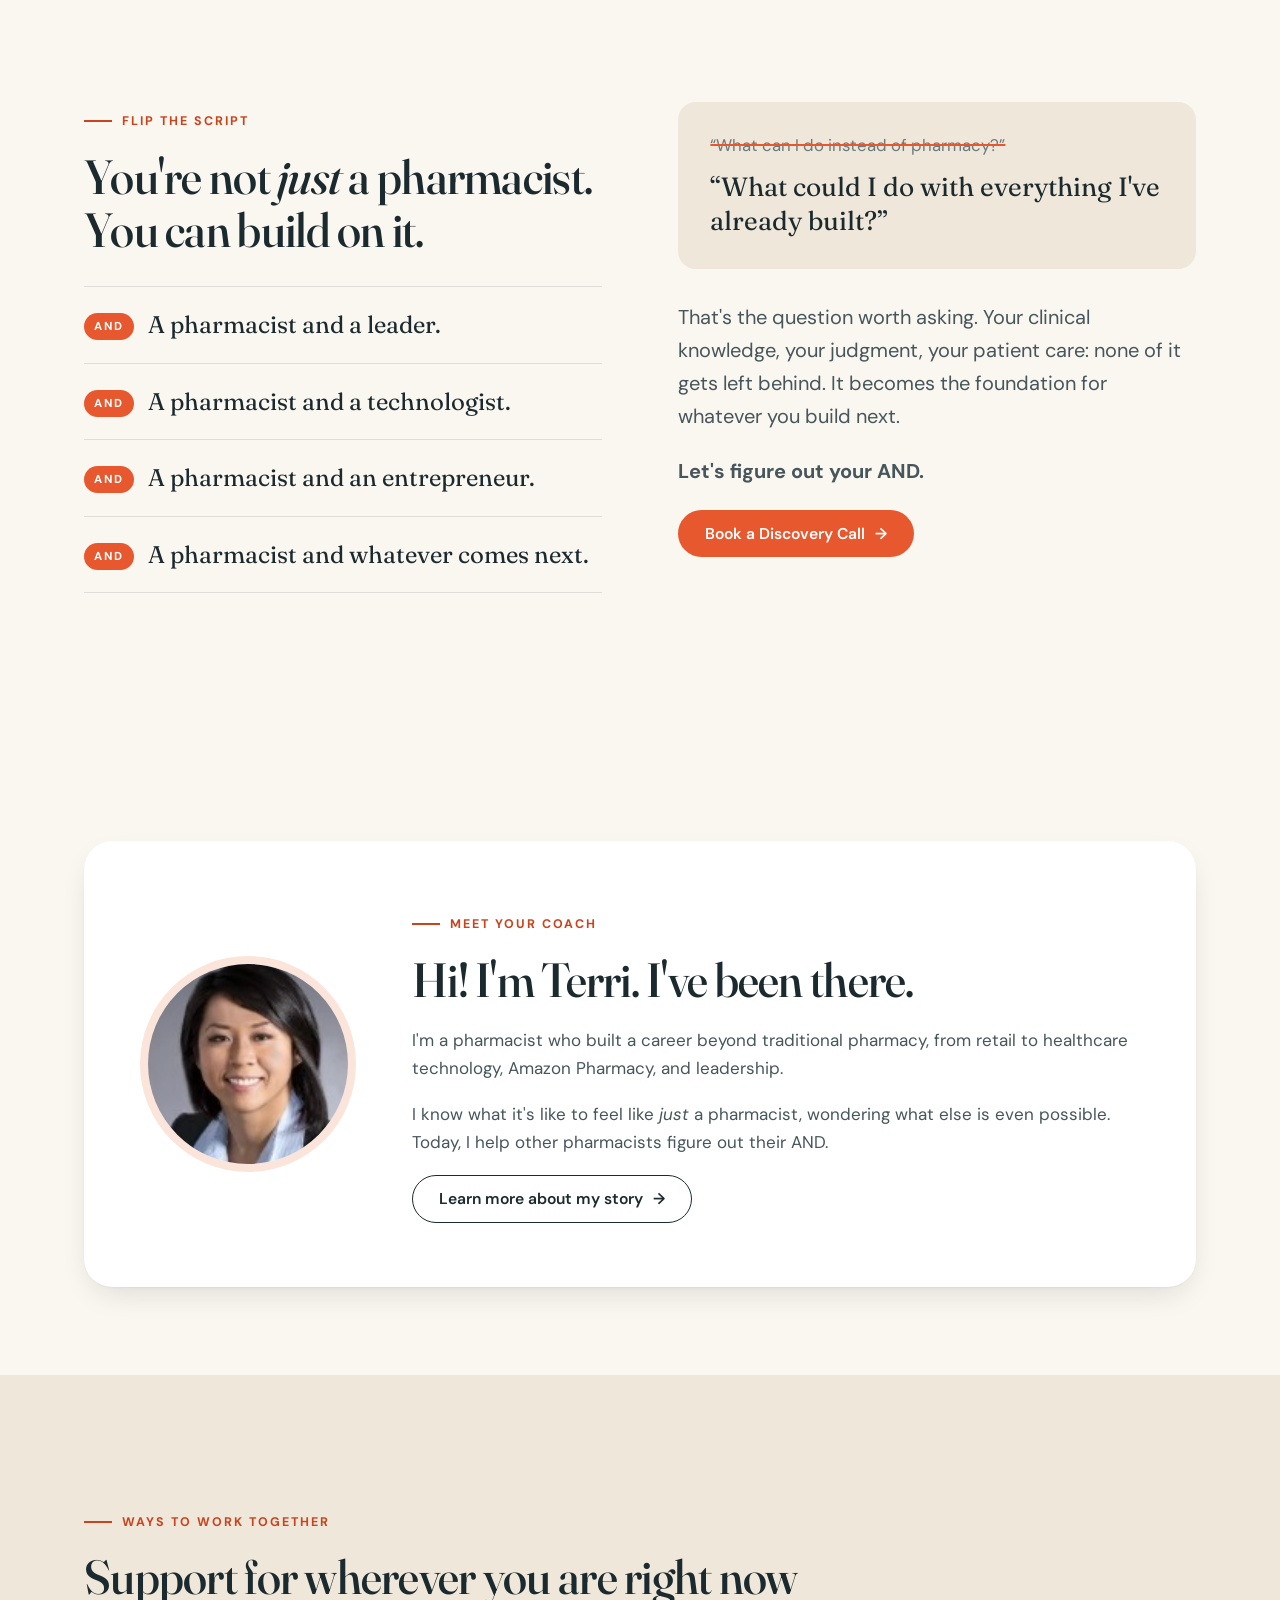
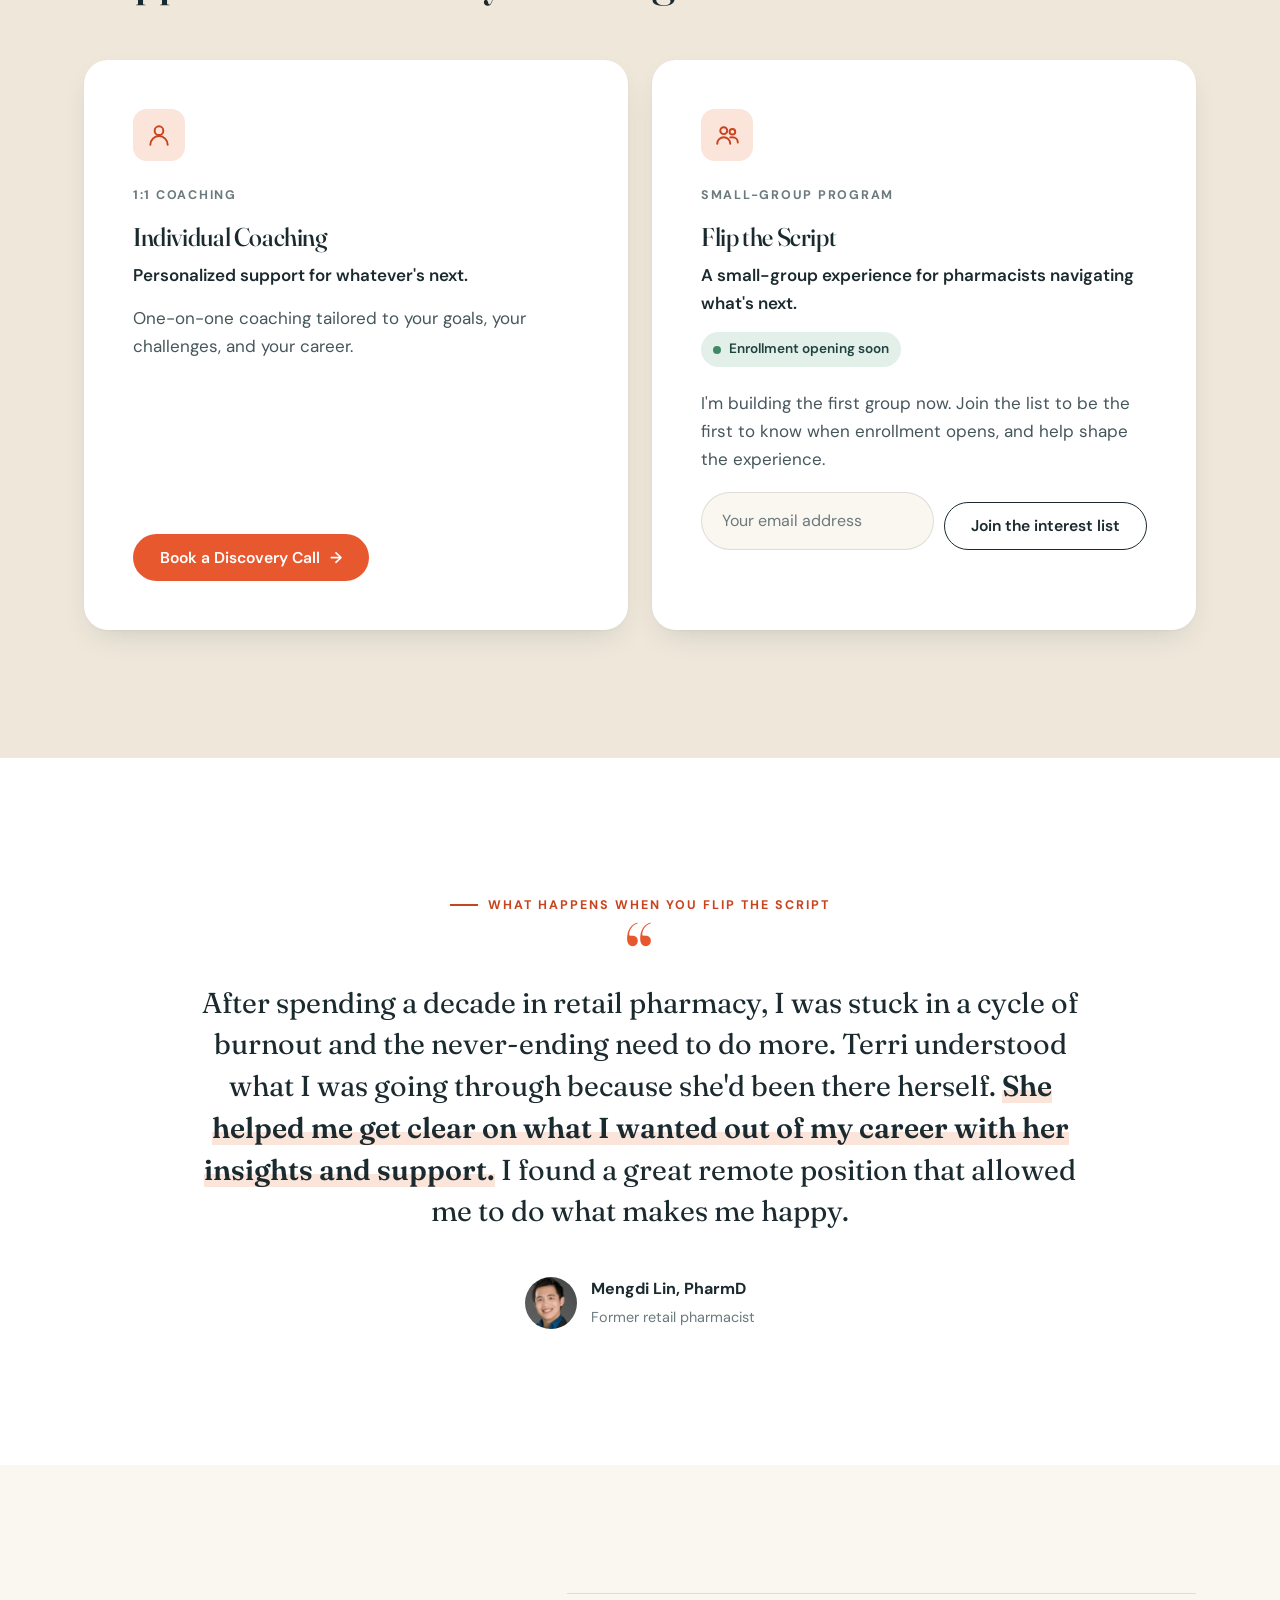
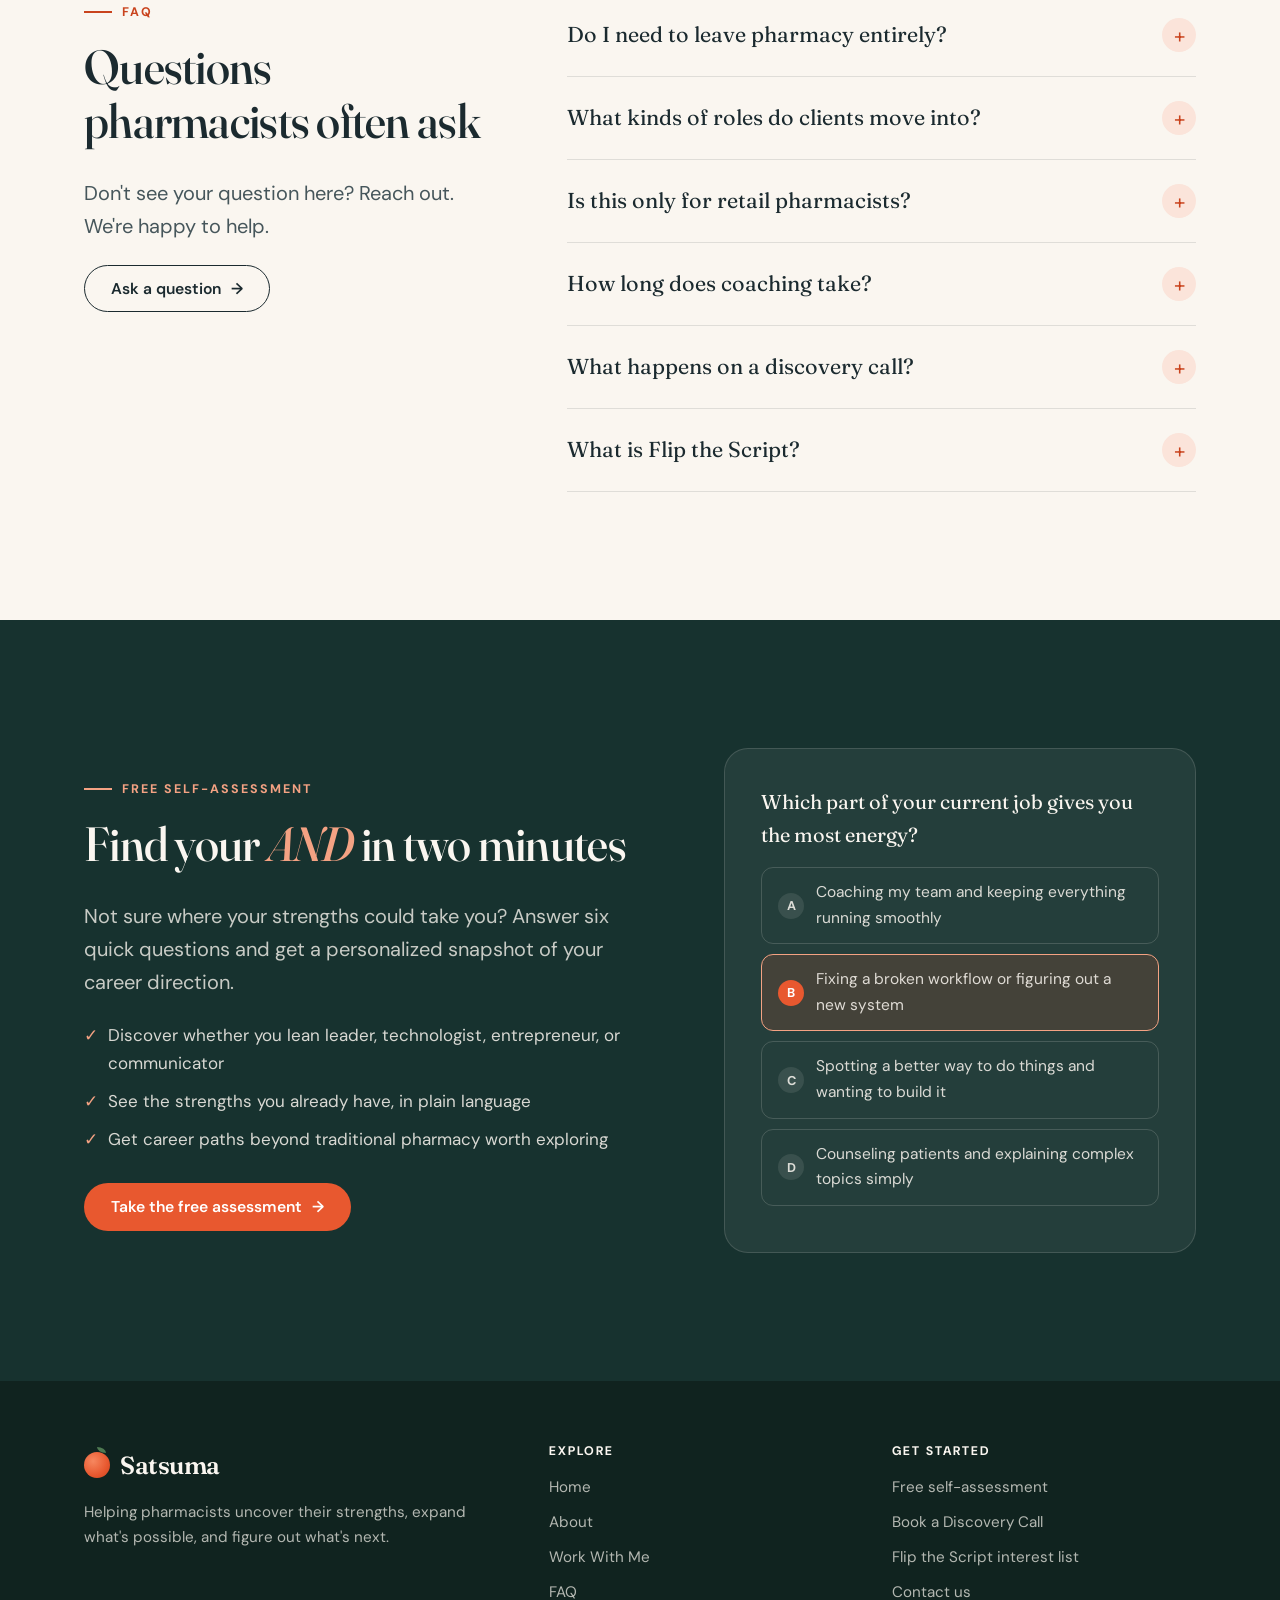
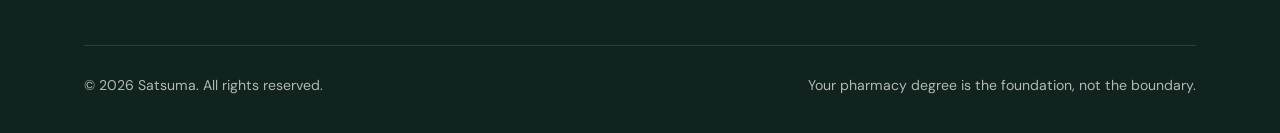
==== commit 04a029e1: "Add FAQ and Find Your AND self-assessment lead magnet - FAQ section on the home page with FAQPage st" ====
--- a/index.html
+++ b/index.html
@@ -14,6 +14,62 @@
   <link rel="preconnect" href="https://fonts.gstatic.com" crossorigin>
   <link href="https://fonts.googleapis.com/css2?family=DM+Sans:ital,opsz,wght@0,9..40,400;0,9..40,500;0,9..40,600;0,9..40,700;1,9..40,400&family=Fraunces:ital,opsz,wght@0,9..144,400;0,9..144,500;0,9..144,600;1,9..144,400;1,9..144,500;1,9..144,600&display=swap" rel="stylesheet">
   <link rel="stylesheet" href="assets/styles.css">
+  <script type="application/ld+json">
+{
+  "@context": "https://schema.org",
+  "@type": "FAQPage",
+  "mainEntity": [
+    {
+      "@type": "Question",
+      "name": "Do I need to leave pharmacy entirely?",
+      "acceptedAnswer": {
+        "@type": "Answer",
+        "text": "No. Our whole approach is built on the AND: your pharmacy degree is the foundation, not the boundary. Some pharmacists move into a new role full-time. Others add something alongside their current job, change practice settings, or reshape the role they already have. Coaching helps you figure out which of those fits you, whether that's a big leap or a small, well-planned step."
+      }
+    },
+    {
+      "@type": "Question",
+      "name": "What kinds of roles do clients move into?",
+      "acceptedAnswer": {
+        "@type": "Answer",
+        "text": "It depends on your strengths and what you want your life to look like. A pharmacist's clinical knowledge carries into many areas, including healthcare technology and informatics, leadership and operations, consulting, industry and medical affairs, education, and building a business of your own. Terri's own path went from retail pharmacy to healthcare IT, consulting, Amazon Pharmacy, and Chief of Staff at a global healthcare technology company. Mengdi left years in retail for a remote position that made room for the life Mengdi wanted."
+      }
+    },
+    {
+      "@type": "Question",
+      "name": "Is this only for retail pharmacists?",
+      "acceptedAnswer": {
+        "@type": "Answer",
+        "text": "Not at all. Many pharmacists we hear from start in retail, as Terri did, but coaching is for pharmacists in any setting: hospital, ambulatory care, long-term care, industry, managed care, or academia. New graduates and pharmacists with decades of experience are equally welcome. If you're wondering what else is possible, you're in the right place."
+      }
+    },
+    {
+      "@type": "Question",
+      "name": "How long does coaching take?",
+      "acceptedAnswer": {
+        "@type": "Answer",
+        "text": "It depends on where you're starting and where you want to go. Some pharmacists want a few focused sessions to get clear on a direction; others want ongoing support through a full career transition. We'll talk through what makes sense for you on a discovery call, with no pressure to commit."
+      }
+    },
+    {
+      "@type": "Question",
+      "name": "What happens on a discovery call?",
+      "acceptedAnswer": {
+        "@type": "Answer",
+        "text": "It's a relaxed conversation about where you are in your career, what's prompting you to look at what's next, and what you hope to change. You'll leave with a clearer sense of your options and whether coaching is the right fit."
+      }
+    },
+    {
+      "@type": "Question",
+      "name": "What is Flip the Script?",
+      "acceptedAnswer": {
+        "@type": "Answer",
+        "text": "Flip the Script is a small-group experience for pharmacists navigating what's next. The first group is forming now. Join the interest list to be the first to know when enrollment opens and to help shape the experience."
+      }
+    }
+  ]
+}
+  </script>
 </head>
 <body>
 
@@ -25,7 +81,8 @@
       <a href="index.html" aria-current="page">Home</a>
       <a href="about.html">About</a>
       <a href="#work">Work With Me</a>
-      <a href="about.html#contact">Contact</a>
+      <a href="#faq">FAQ</a>
+      <a href="assessment.html">Free Assessment</a>
       <a class="btn btn--primary" href="about.html#contact" data-booking>Book a Discovery Call</a>
     </nav>
   </div>
@@ -42,7 +99,7 @@
         <p class="lede">You don't have to start over. Your pharmacy degree is the foundation, not the boundary. We help pharmacists uncover their strengths, expand what's possible, and figure out what's next.</p>
         <div class="btn-row">
           <a class="btn btn--primary" href="about.html#contact" data-booking>Schedule a Discovery Call <span class="arrow" aria-hidden="true">&rarr;</span></a>
-          <a class="btn btn--ghost" href="#work">Ways to work together</a>
+          <a class="btn btn--ghost" href="assessment.html">Take the free 2-minute assessment</a>
         </div>
       </div>
       <div class="and-card" aria-label="A pharmacist AND whatever comes next">
@@ -170,22 +227,66 @@
     </div>
   </section>
 
-  <!-- Newsletter -->
-  <section class="section section--forest" id="newsletter">
+  <!-- FAQ -->
+  <section class="section" id="faq">
+    <div class="wrap faq-grid">
+      <div class="reveal">
+        <div class="eyebrow">FAQ</div>
+        <h2>Questions pharmacists often ask</h2>
+        <p class="lede">Don't see your question here? Reach out. We're happy to help.</p>
+        <a class="btn btn--ghost" href="about.html#contact">Ask a question <span class="arrow" aria-hidden="true">&rarr;</span></a>
+      </div>
+      <div class="faq-list reveal">
+          <details class="faq-item">
+            <summary>Do I need to leave pharmacy entirely?</summary>
+            <div class="faq-answer"><p>No. Our whole approach is built on the AND: your pharmacy degree is the foundation, not the boundary. Some pharmacists move into a new role full-time. Others add something alongside their current job, change practice settings, or reshape the role they already have.</p><p>Coaching helps you figure out which of those fits you, whether that's a big leap or a small, well-planned step.</p></div>
+          </details>
+          <details class="faq-item">
+            <summary>What kinds of roles do clients move into?</summary>
+            <div class="faq-answer"><p>It depends on your strengths and what you want your life to look like. A pharmacist's clinical knowledge carries into many areas, including healthcare technology and informatics, leadership and operations, consulting, industry and medical affairs, education, and building a business of your own.</p><p>Terri's own path went from retail pharmacy to healthcare IT, consulting, Amazon Pharmacy, and Chief of Staff at a global healthcare technology company. Mengdi left years in retail for a remote position that made room for the life Mengdi wanted.</p></div>
+          </details>
+          <details class="faq-item">
+            <summary>Is this only for retail pharmacists?</summary>
+            <div class="faq-answer"><p>Not at all. Many pharmacists we hear from start in retail, as Terri did, but coaching is for pharmacists in any setting: hospital, ambulatory care, long-term care, industry, managed care, or academia. New graduates and pharmacists with decades of experience are equally welcome.</p><p>If you're wondering what else is possible, you're in the right place.</p></div>
+          </details>
+          <details class="faq-item">
+            <summary>How long does coaching take?</summary>
+            <div class="faq-answer"><p>It depends on where you're starting and where you want to go. Some pharmacists want a few focused sessions to get clear on a direction; others want ongoing support through a full career transition.</p><p>We'll talk through what makes sense for you on a discovery call, with no pressure to commit.</p></div>
+          </details>
+          <details class="faq-item">
+            <summary>What happens on a discovery call?</summary>
+            <div class="faq-answer"><p>It's a relaxed conversation about where you are in your career, what's prompting you to look at what's next, and what you hope to change. You'll leave with a clearer sense of your options and whether coaching is the right fit.</p></div>
+          </details>
+          <details class="faq-item">
+            <summary>What is Flip the Script?</summary>
+            <div class="faq-answer"><p>Flip the Script is a small-group experience for pharmacists navigating what's next. The first group is forming now. <a href="#flip-the-script">Join the interest list</a> to be the first to know when enrollment opens and to help shape the experience.</p></div>
+          </details>
+      </div>
+    </div>
+  </section>
+
+  <!-- Lead magnet -->
+  <section class="section section--forest" id="assessment">
     <div class="wrap cta-band">
       <div class="reveal">
-        <div class="eyebrow">The newsletter</div>
-        <h2>Find your <em>AND</em></h2>
-        <p class="lede">Ideas and inspiration for pharmacists exploring what's next, delivered to your inbox.</p>
-      </div>
-      <div class="reveal">
-        <form class="subscribe" data-form="newsletter" data-success="Thanks for subscribing! Watch your inbox.">
-          <label class="sr-only" for="news-email">Email address</label>
-          <input id="news-email" type="email" name="email" placeholder="Your email address" required autocomplete="email">
-          <button class="btn btn--primary" type="submit">Subscribe</button>
-        </form>
-        <p class="form-status" role="status" aria-live="polite"></p>
-        <p class="form-note">No spam. Unsubscribe anytime.</p>
+        <div class="eyebrow">Free self-assessment</div>
+        <h2>Find your <em>AND</em> in two minutes</h2>
+        <p class="lede">Not sure where your strengths could take you? Answer six quick questions and get a personalized snapshot of your career direction.</p>
+        <ul class="lead-points">
+          <li>Discover whether you lean leader, technologist, entrepreneur, or communicator</li>
+          <li>See the strengths you already have, in plain language</li>
+          <li>Get career paths beyond traditional pharmacy worth exploring</li>
+        </ul>
+        <a class="btn btn--primary" href="assessment.html">Take the free assessment <span class="arrow" aria-hidden="true">&rarr;</span></a>
+      </div>
+      <div class="reveal" aria-hidden="true">
+        <div class="lead-preview">
+          <div class="q">Which part of your current job gives you the most energy?</div>
+          <div class="opt"><b>A</b>Coaching my team and keeping everything running smoothly</div>
+          <div class="opt is-hot"><b>B</b>Fixing a broken workflow or figuring out a new system</div>
+          <div class="opt"><b>C</b>Spotting a better way to do things and wanting to build it</div>
+          <div class="opt"><b>D</b>Counseling patients and explaining complex topics simply</div>
+        </div>
       </div>
     </div>
   </section>
@@ -205,12 +306,13 @@
           <li><a href="index.html">Home</a></li>
           <li><a href="about.html">About</a></li>
           <li><a href="index.html#work">Work With Me</a></li>
-          <li><a href="index.html#newsletter">Newsletter</a></li>
+          <li><a href="index.html#faq">FAQ</a></li>
         </ul>
       </div>
       <div>
         <h4>Get started</h4>
         <ul>
+          <li><a href="assessment.html">Free self-assessment</a></li>
           <li><a href="about.html#contact" data-booking>Book a Discovery Call</a></li>
           <li><a href="index.html#flip-the-script">Flip the Script interest list</a></li>
           <li><a href="about.html#contact">Contact us</a></li>
--- a/assets/styles.css
+++ b/assets/styles.css
@@ -694,3 +694,180 @@
 .subscribe--light input::placeholder { color: var(--muted); }
 .subscribe--light input:focus { border-color: var(--satsuma); }
 .offer .form-status { color: var(--satsuma-dark); margin: 10px 0 0; }
+
+/* ---------- FAQ ---------- */
+.faq-grid { display: grid; grid-template-columns: 0.8fr 1.2fr; gap: clamp(32px, 5vw, 80px); align-items: start; }
+.faq-list { border-top: 1px solid var(--line); }
+.faq-item { border-bottom: 1px solid var(--line); }
+.faq-item summary {
+  list-style: none;
+  cursor: pointer;
+  display: flex;
+  justify-content: space-between;
+  align-items: center;
+  gap: 20px;
+  padding: 24px 0;
+  font-family: var(--serif);
+  font-size: clamp(1.15rem, 1.8vw, 1.35rem);
+  line-height: 1.3;
+}
+.faq-item summary::-webkit-details-marker { display: none; }
+.faq-item summary::after {
+  content: "+";
+  flex-shrink: 0;
+  width: 34px;
+  height: 34px;
+  border-radius: 50%;
+  display: grid;
+  place-items: center;
+  font-family: var(--sans);
+  font-size: 1.3rem;
+  color: var(--satsuma-dark);
+  background: var(--satsuma-tint);
+  transition: transform 0.2s ease;
+}
+.faq-item[open] summary::after { transform: rotate(45deg); }
+.faq-item summary:hover { color: var(--satsuma-dark); }
+.faq-item summary:focus-visible { outline: 3px solid var(--satsuma-tint); outline-offset: 4px; border-radius: 6px; }
+.faq-answer { padding: 0 54px 24px 0; color: var(--ink-soft); }
+.faq-answer p:last-child { margin-bottom: 0; }
+
+/* ---------- Lead magnet band ---------- */
+.lead-preview {
+  background: rgba(250, 246, 240, 0.06);
+  border: 1px solid rgba(250, 246, 240, 0.14);
+  border-radius: 24px;
+  padding: clamp(24px, 3vw, 36px);
+}
+.lead-preview .q { font-family: var(--serif); font-size: 1.25rem; color: var(--cream); margin-bottom: 16px; }
+.lead-preview .opt {
+  display: flex;
+  gap: 12px;
+  align-items: center;
+  padding: 12px 16px;
+  border-radius: 12px;
+  border: 1px solid rgba(250, 246, 240, 0.16);
+  margin-bottom: 10px;
+  font-size: 0.97rem;
+  color: rgba(250, 246, 240, 0.85);
+}
+.lead-preview .opt b {
+  width: 26px;
+  height: 26px;
+  border-radius: 50%;
+  display: grid;
+  place-items: center;
+  font-size: 0.8rem;
+  background: rgba(250, 246, 240, 0.1);
+  flex-shrink: 0;
+}
+.lead-preview .opt.is-hot { border-color: #f4a283; background: rgba(232, 88, 47, 0.16); }
+.lead-preview .opt.is-hot b { background: var(--satsuma); color: var(--white); }
+.lead-points { list-style: none; padding: 0; margin: 0 0 30px; display: grid; gap: 10px; color: rgba(250, 246, 240, 0.85); }
+.lead-points li { display: flex; gap: 10px; align-items: baseline; }
+.lead-points li::before { content: "✓"; color: #f4a283; font-weight: 700; }
+
+/* ---------- Assessment ---------- */
+.page-hero--compact { padding: clamp(48px, 7vw, 88px) 0 clamp(40px, 5vw, 64px); }
+.quiz {
+  max-width: 760px;
+  margin: 0 auto;
+  background: var(--white);
+  border-radius: 28px;
+  padding: clamp(24px, 5vw, 56px);
+  box-shadow: var(--shadow);
+  scroll-margin-top: 96px;
+}
+.quiz-head { display: flex; justify-content: space-between; align-items: center; font-size: 0.9rem; font-weight: 600; color: var(--muted); margin-bottom: 12px; }
+.link-btn { background: none; border: 0; padding: 4px 0; font: inherit; color: var(--ink-soft); cursor: pointer; }
+.link-btn:hover { color: var(--satsuma-dark); }
+.quiz-progress { height: 6px; background: var(--sand); border-radius: 999px; overflow: hidden; margin-bottom: clamp(28px, 4vw, 40px); }
+.quiz-progress span { display: block; height: 100%; width: 0; background: var(--satsuma); border-radius: inherit; transition: width 0.35s ease; }
+.quiz-q { border: 0; margin: 0; padding: 0; display: grid; gap: 12px; }
+.quiz-q legend {
+  font-family: var(--serif);
+  font-size: clamp(1.45rem, 2.6vw, 1.95rem);
+  line-height: 1.25;
+  margin-bottom: 18px;
+  padding: 0;
+}
+.quiz-option {
+  display: flex;
+  align-items: center;
+  gap: 16px;
+  width: 100%;
+  text-align: left;
+  padding: 18px 20px;
+  border-radius: 14px;
+  border: 1.5px solid var(--line);
+  background: var(--cream);
+  font: inherit;
+  font-size: 1.02rem;
+  color: var(--ink);
+  cursor: pointer;
+  transition: border-color 0.15s ease, background 0.15s ease, transform 0.15s ease;
+}
+.quiz-option:hover { border-color: var(--satsuma); background: var(--white); transform: translateY(-1px); }
+.quiz-option:focus-visible { outline: 3px solid var(--satsuma-tint); outline-offset: 2px; }
+.quiz-option .letter {
+  width: 32px;
+  height: 32px;
+  border-radius: 50%;
+  display: grid;
+  place-items: center;
+  flex-shrink: 0;
+  font-weight: 700;
+  font-size: 0.85rem;
+  background: var(--sand);
+  color: var(--ink-soft);
+}
+.quiz-option.is-selected { border-color: var(--satsuma); background: var(--satsuma-tint); }
+.quiz-option.is-selected .letter { background: var(--satsuma); color: var(--white); }
+.quiz-gate h2, .quiz-result h2 { font-size: clamp(1.9rem, 3.4vw, 2.6rem); }
+.gate-form { display: grid; gap: 18px; margin-top: 8px; }
+.gate-form .btn { justify-self: start; }
+.result-grid { display: grid; grid-template-columns: 1fr 1fr; gap: 16px; margin: 28px 0 16px; }
+.result-card { background: var(--cream); border-radius: var(--radius); padding: 24px; }
+.result-card--soft { background: var(--sand); }
+.result-card h3 { font-size: 1.2rem; margin-bottom: 12px; }
+.checks { list-style: none; margin: 0; padding: 0; display: grid; gap: 8px; }
+.checks li { display: flex; gap: 10px; align-items: baseline; font-size: 0.98rem; }
+.checks li::before { content: "✓"; color: var(--satsuma); font-weight: 700; }
+.bars { display: grid; gap: 10px; margin-bottom: 14px; }
+.bar { display: grid; grid-template-columns: 120px 1fr 36px; gap: 12px; align-items: center; font-size: 0.92rem; }
+.bar-label { font-weight: 600; }
+.bar-track { height: 10px; background: rgba(27, 42, 47, 0.08); border-radius: 999px; overflow: hidden; }
+.bar-fill { display: block; height: 100%; background: var(--satsuma); border-radius: inherit; }
+.bar-val { color: var(--muted); text-align: right; font-variant-numeric: tabular-nums; }
+.result-cta {
+  margin-top: 28px;
+  padding: 28px;
+  border-radius: var(--radius);
+  background: var(--forest);
+  color: var(--cream);
+  display: grid;
+  gap: 18px;
+}
+.result-cta h3 { margin-bottom: 0.3em; }
+.result-cta p { color: rgba(250, 246, 240, 0.78); margin: 0; }
+.result-cta .btn--ghost { border-color: rgba(250, 246, 240, 0.5); color: var(--cream); }
+.result-cta .btn--ghost:hover { background: var(--cream); color: var(--forest); }
+.small { font-size: 0.92rem; }
+.muted { color: var(--muted); margin-top: 20px; }
+
+@media (max-width: 860px) {
+  .faq-grid { grid-template-columns: 1fr; }
+}
+@media (max-width: 560px) {
+  .faq-answer { padding-right: 0; }
+  .result-grid { grid-template-columns: 1fr; }
+  .bar { grid-template-columns: 96px 1fr 32px; }
+  .gate-form .btn { justify-self: stretch; }
+}
+@media (max-width: 1000px) and (min-width: 861px) {
+  .nav { gap: 22px; }
+}
+
+.quiz-result { scroll-margin-top: 110px; }
+
+section[id], article[id] { scroll-margin-top: 76px; }
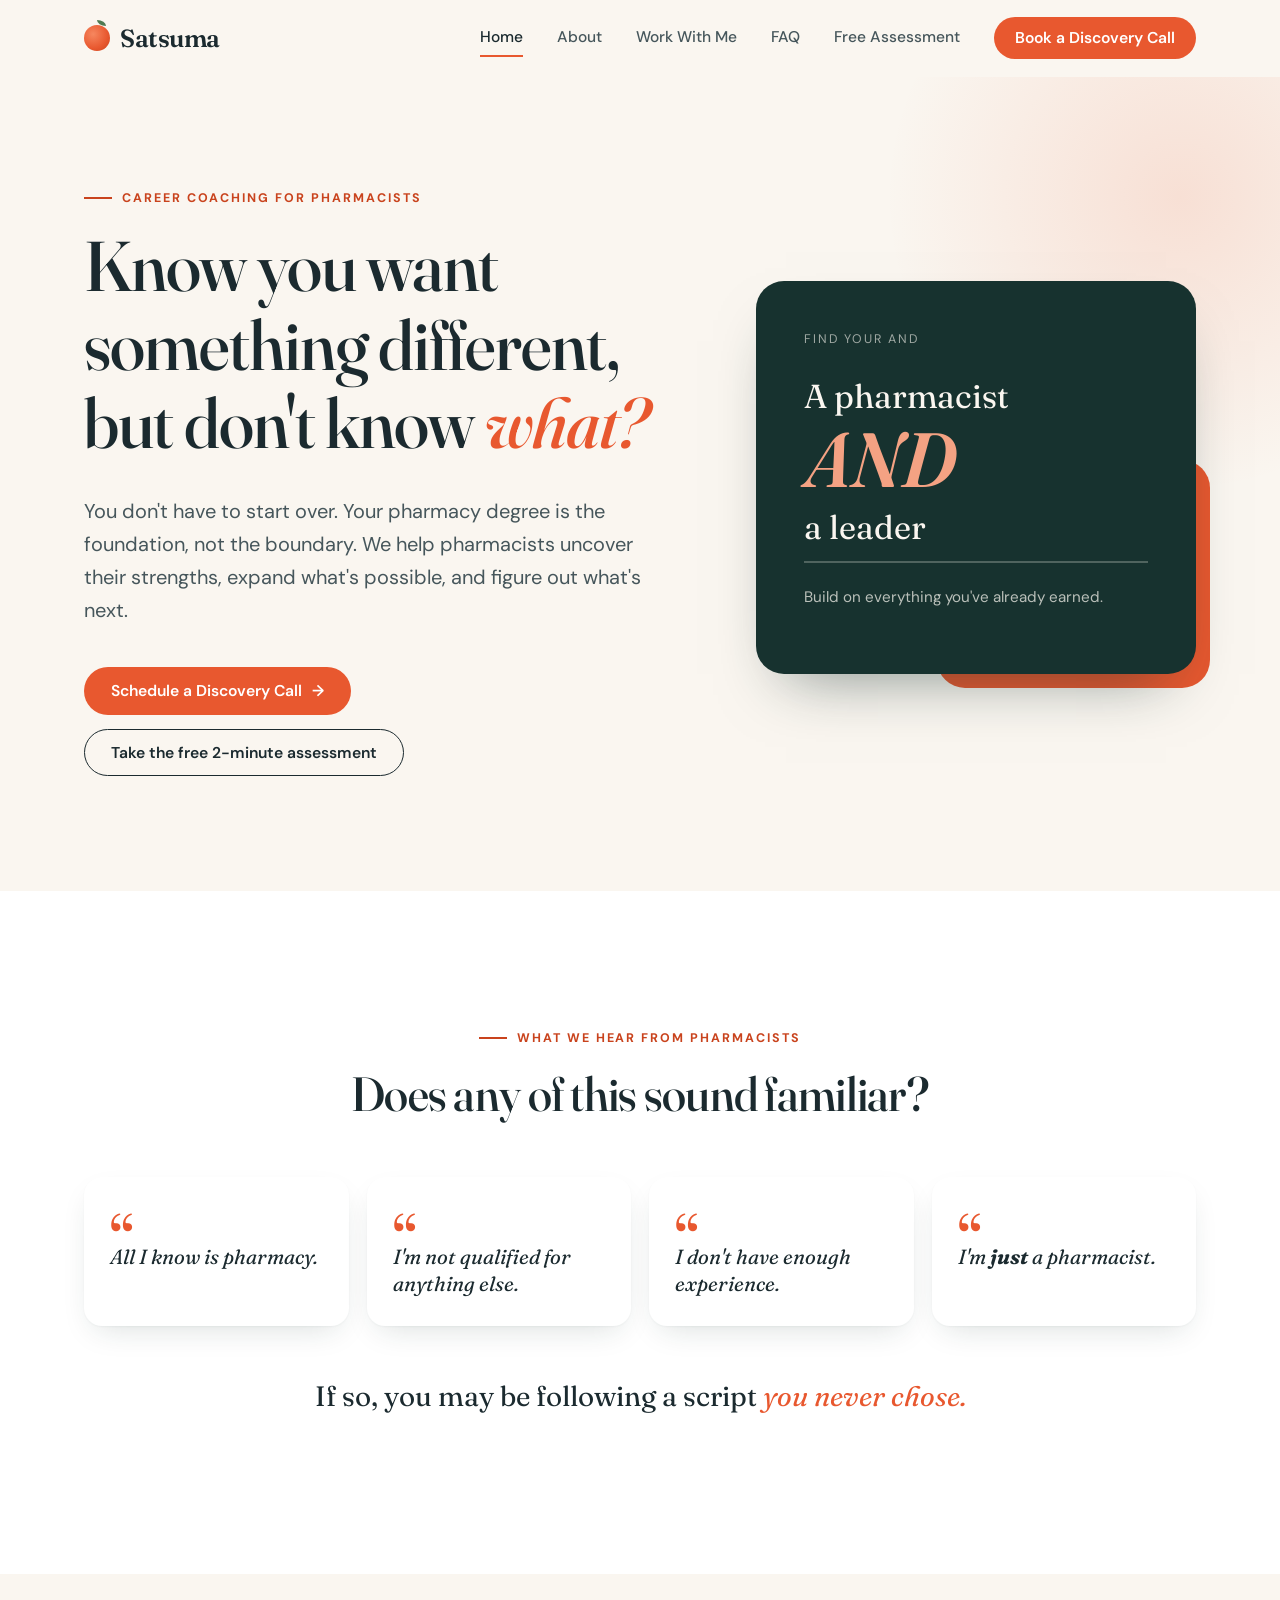
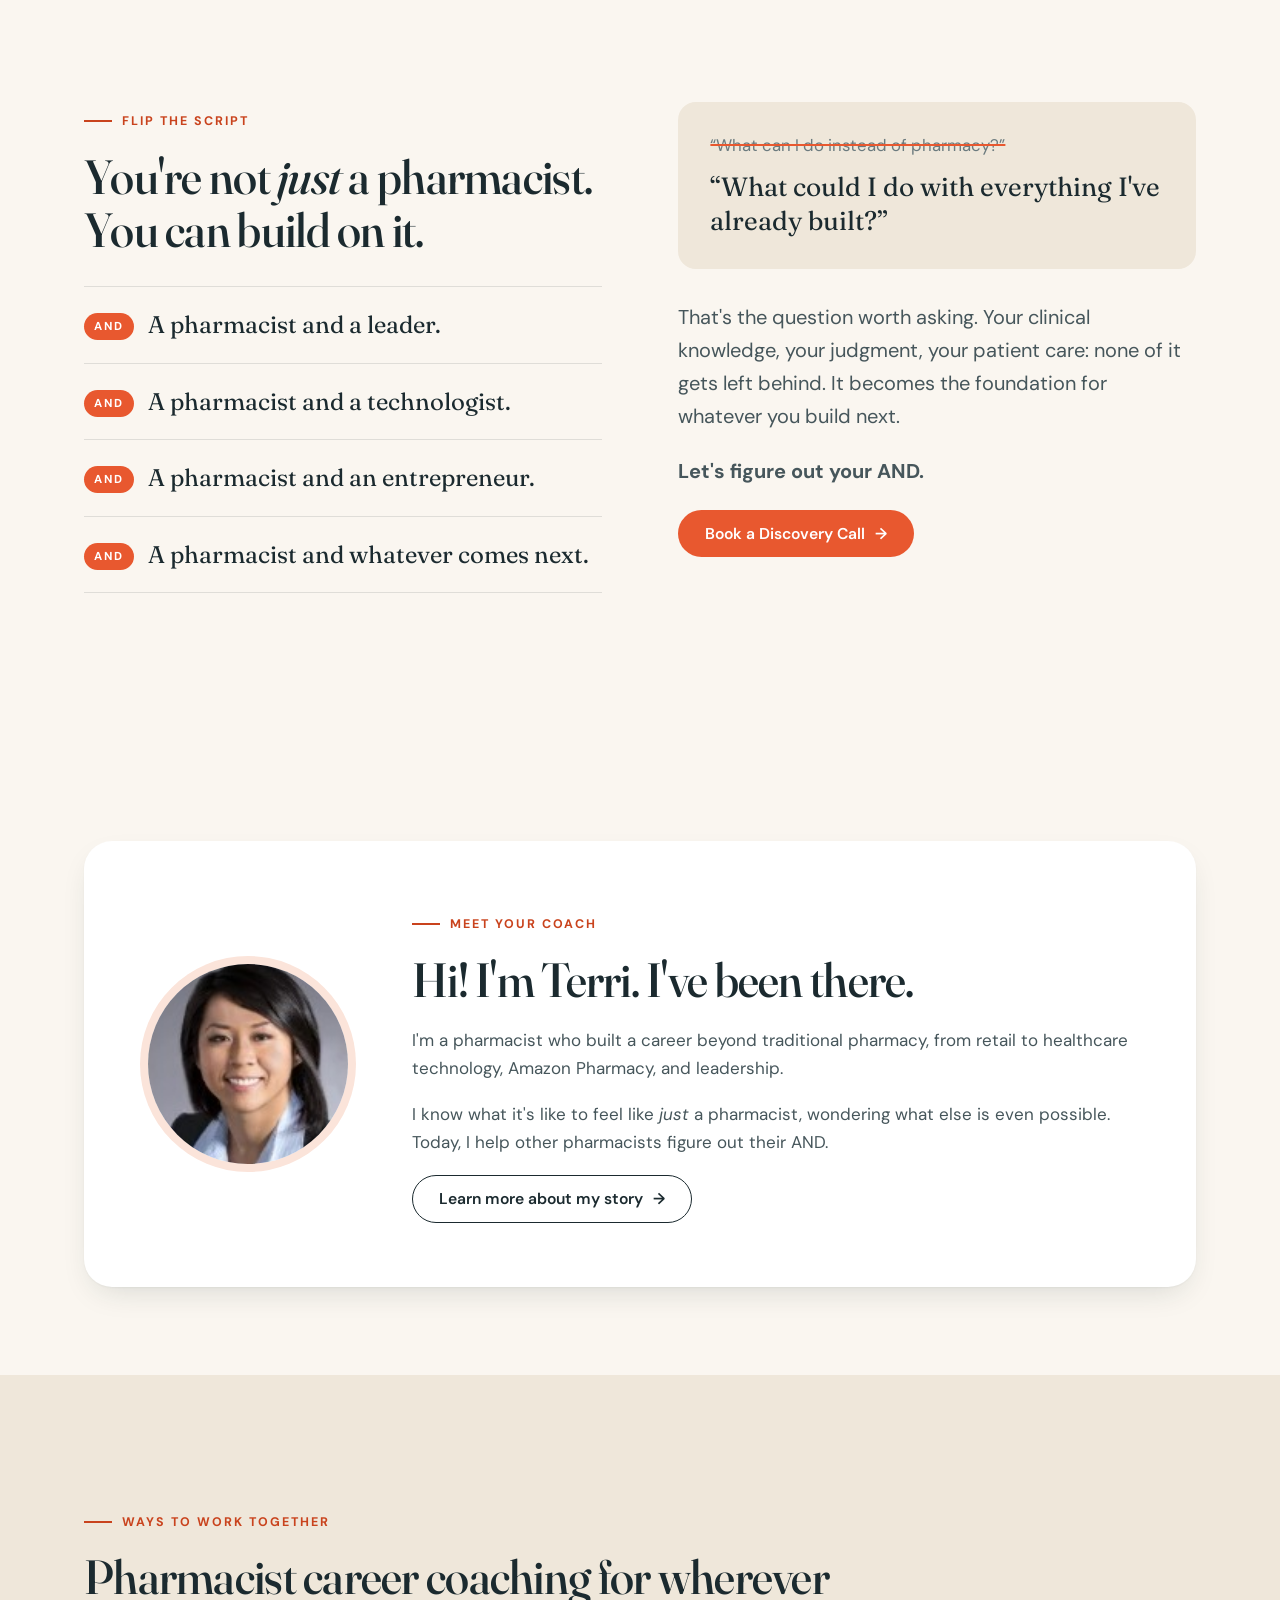
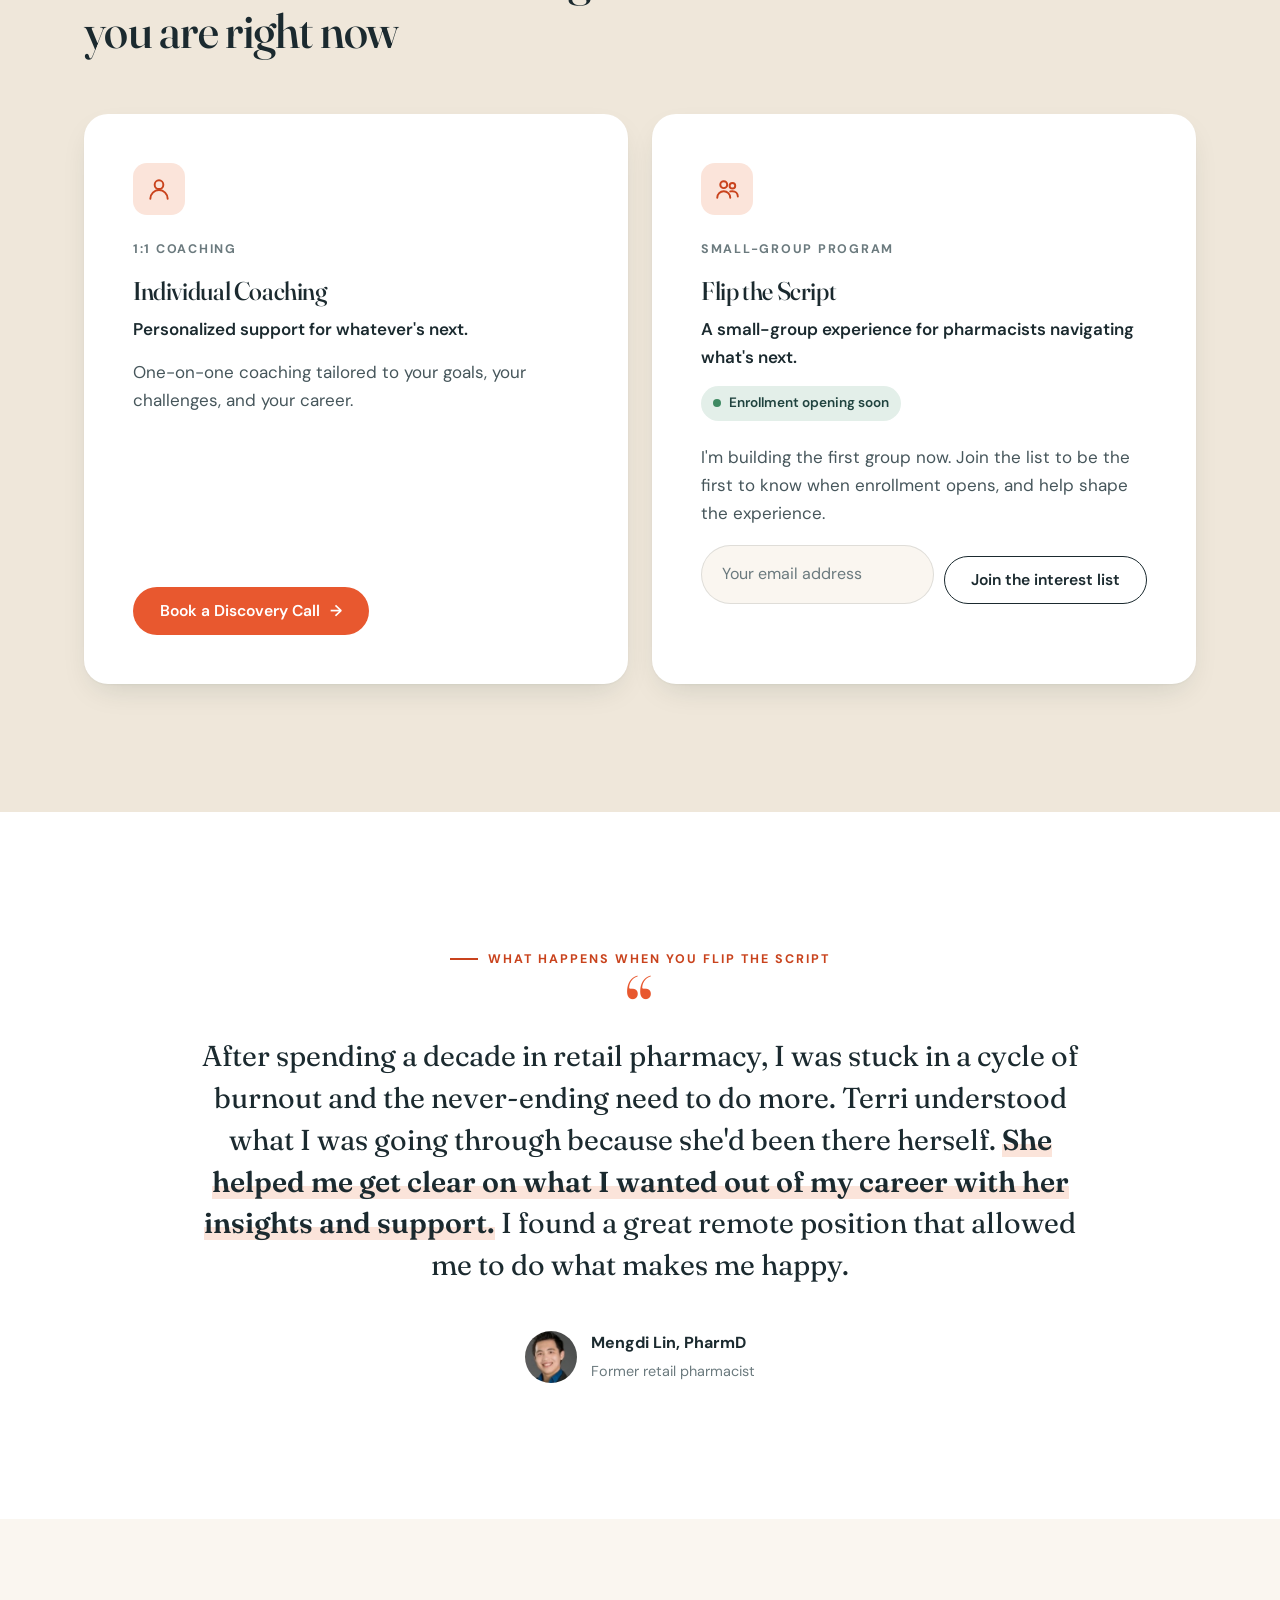
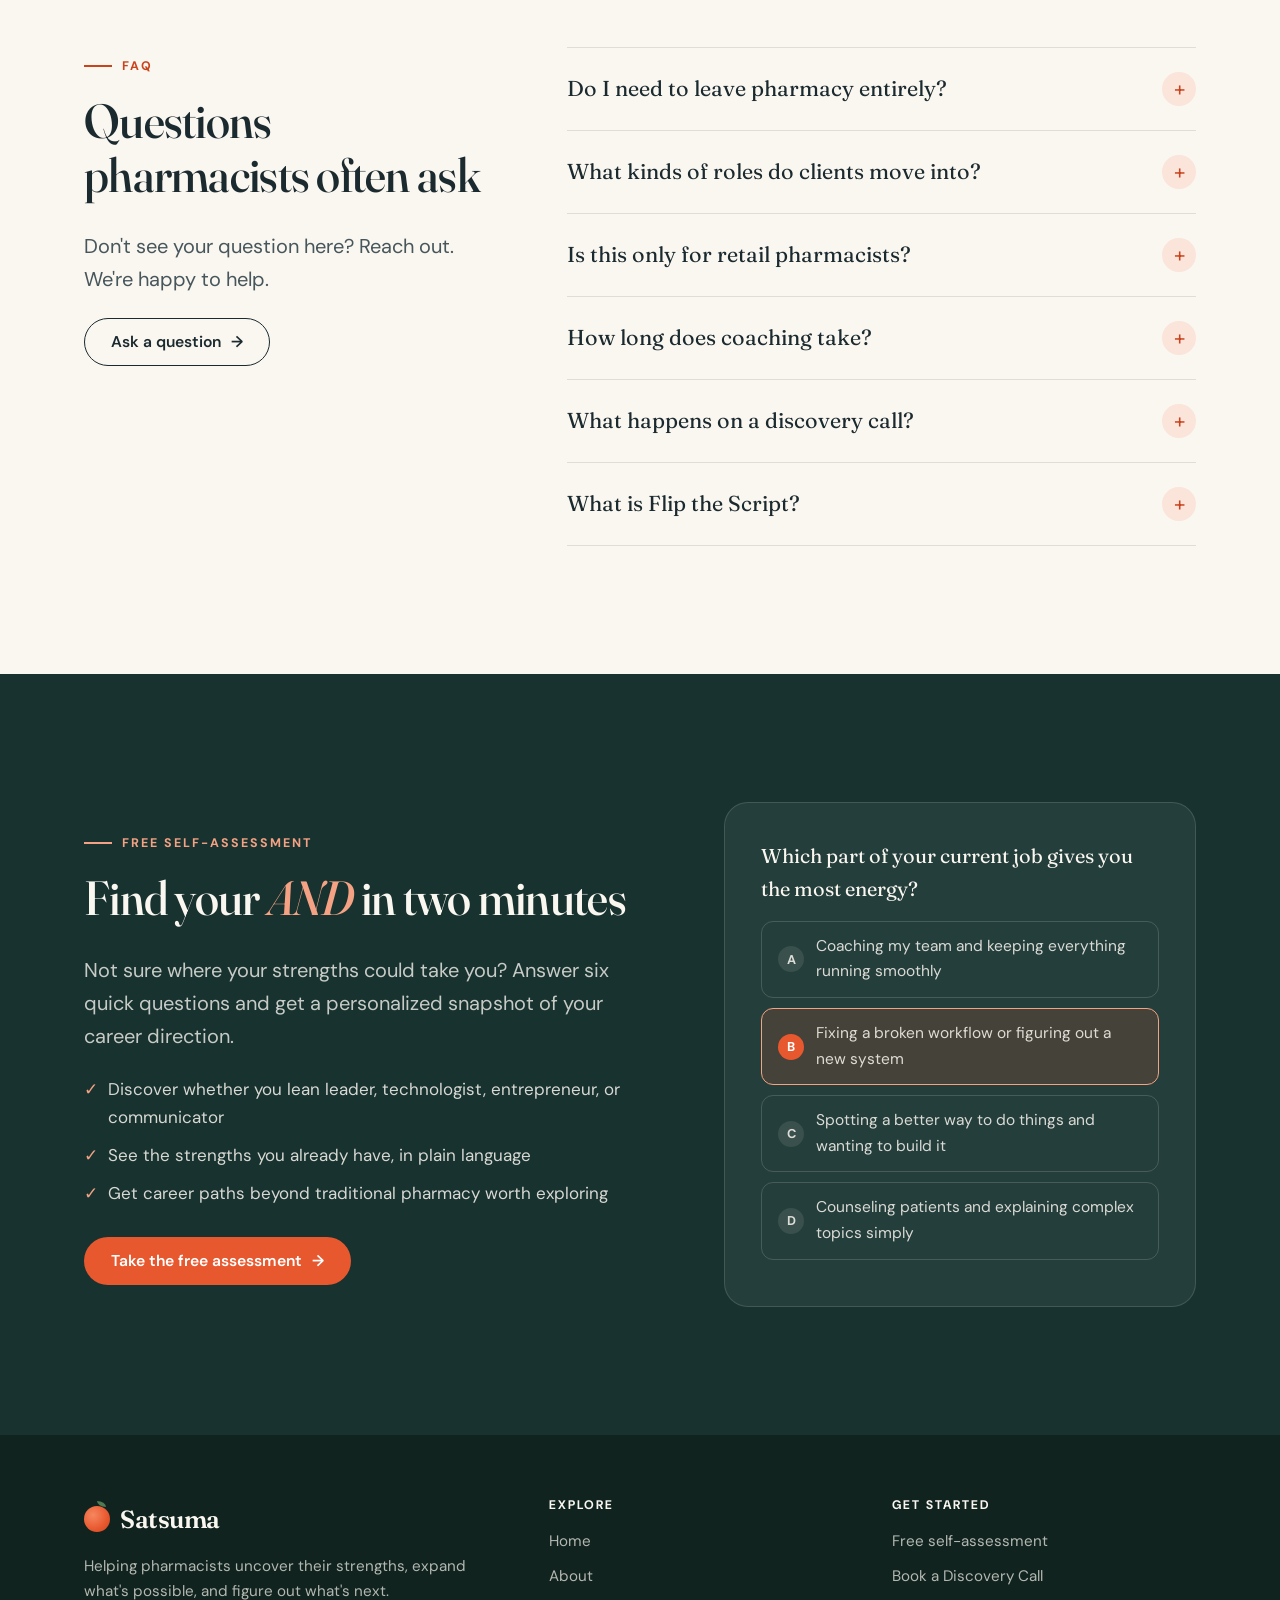
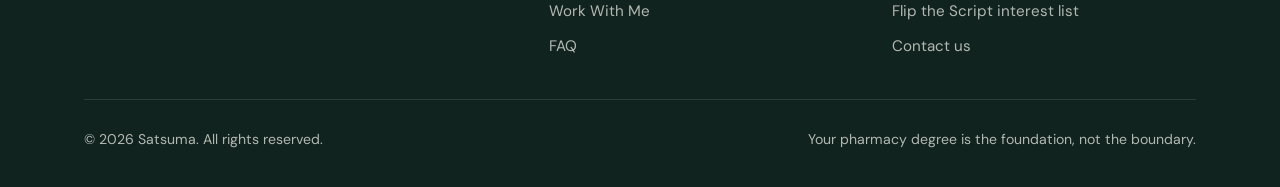
==== commit 1e836dfe: "Add technical SEO: canonical, social share tags, structured data, sitemap - Canonical URL, og:url/og" ====
--- a/index.html
+++ b/index.html
@@ -8,6 +8,17 @@
   <meta property="og:title" content="Satsuma | Career Coaching for Pharmacists">
   <meta property="og:description" content="You're not just a pharmacist. Let's figure out your AND.">
   <meta property="og:type" content="website">
+  <link rel="canonical" href="https://dyunck.github.io/terri/">
+  <meta property="og:url" content="https://dyunck.github.io/terri/">
+  <meta property="og:site_name" content="Satsuma">
+  <meta property="og:image" content="https://dyunck.github.io/terri/assets/img/og-image.png">
+  <meta property="og:image:width" content="1200">
+  <meta property="og:image:height" content="630">
+  <meta property="og:image:alt" content="Satsuma: You're not just a pharmacist. Find your AND. Career coaching with Terri Wang, PharmD, PMP.">
+  <meta name="twitter:card" content="summary_large_image">
+  <meta name="twitter:title" content="Satsuma | Career Coaching for Pharmacists">
+  <meta name="twitter:description" content="You're not just a pharmacist. Let's figure out your AND.">
+  <meta name="twitter:image" content="https://dyunck.github.io/terri/assets/img/og-image.png">
   <meta name="theme-color" content="#faf6f0">
   <link rel="icon" href="assets/img/favicon.svg" type="image/svg+xml">
   <link rel="preconnect" href="https://fonts.googleapis.com">
@@ -65,6 +76,65 @@
       "acceptedAnswer": {
         "@type": "Answer",
         "text": "Flip the Script is a small-group experience for pharmacists navigating what's next. The first group is forming now. Join the interest list to be the first to know when enrollment opens and to help shape the experience."
+      }
+    }
+  ]
+}
+  </script>
+  <script type="application/ld+json">
+{
+  "@context": "https://schema.org",
+  "@graph": [
+    {
+      "@type": "WebSite",
+      "@id": "https://dyunck.github.io/terri/#website",
+      "name": "Satsuma",
+      "url": "https://dyunck.github.io/terri/",
+      "publisher": {
+        "@id": "https://dyunck.github.io/terri/#business"
+      }
+    },
+    {
+      "@type": "ProfessionalService",
+      "@id": "https://dyunck.github.io/terri/#business",
+      "name": "Satsuma",
+      "url": "https://dyunck.github.io/terri/",
+      "image": "https://dyunck.github.io/terri/assets/img/og-image.png",
+      "logo": "https://dyunck.github.io/terri/assets/img/favicon.svg",
+      "description": "Career coaching for pharmacists. Satsuma helps pharmacists uncover their strengths, expand what's possible, and figure out what's next, building on their pharmacy degree rather than starting over.",
+      "slogan": "Find your AND",
+      "areaServed": {
+        "@type": "Country",
+        "name": "United States"
+      },
+      "audience": {
+        "@type": "Audience",
+        "audienceType": "Pharmacists"
+      },
+      "founder": {
+        "@id": "https://dyunck.github.io/terri/about.html#terri-wang"
+      },
+      "hasOfferCatalog": {
+        "@type": "OfferCatalog",
+        "name": "Ways to work together",
+        "itemListElement": [
+          {
+            "@type": "Offer",
+            "itemOffered": {
+              "@type": "Service",
+              "name": "Individual Coaching",
+              "description": "One-on-one career coaching for pharmacists, tailored to your goals, challenges, and career."
+            }
+          },
+          {
+            "@type": "Offer",
+            "itemOffered": {
+              "@type": "Service",
+              "name": "Flip the Script",
+              "description": "A small-group experience for pharmacists navigating what's next."
+            }
+          }
+        ]
       }
     }
   ]
@@ -175,7 +245,7 @@
     <div class="wrap">
       <div class="section-head reveal">
         <div class="eyebrow">Ways to work together</div>
-        <h2>Support for wherever you are right now</h2>
+        <h2>Pharmacist career coaching for wherever you are right now</h2>
       </div>
       <div class="offer-grid">
         <article class="offer reveal">
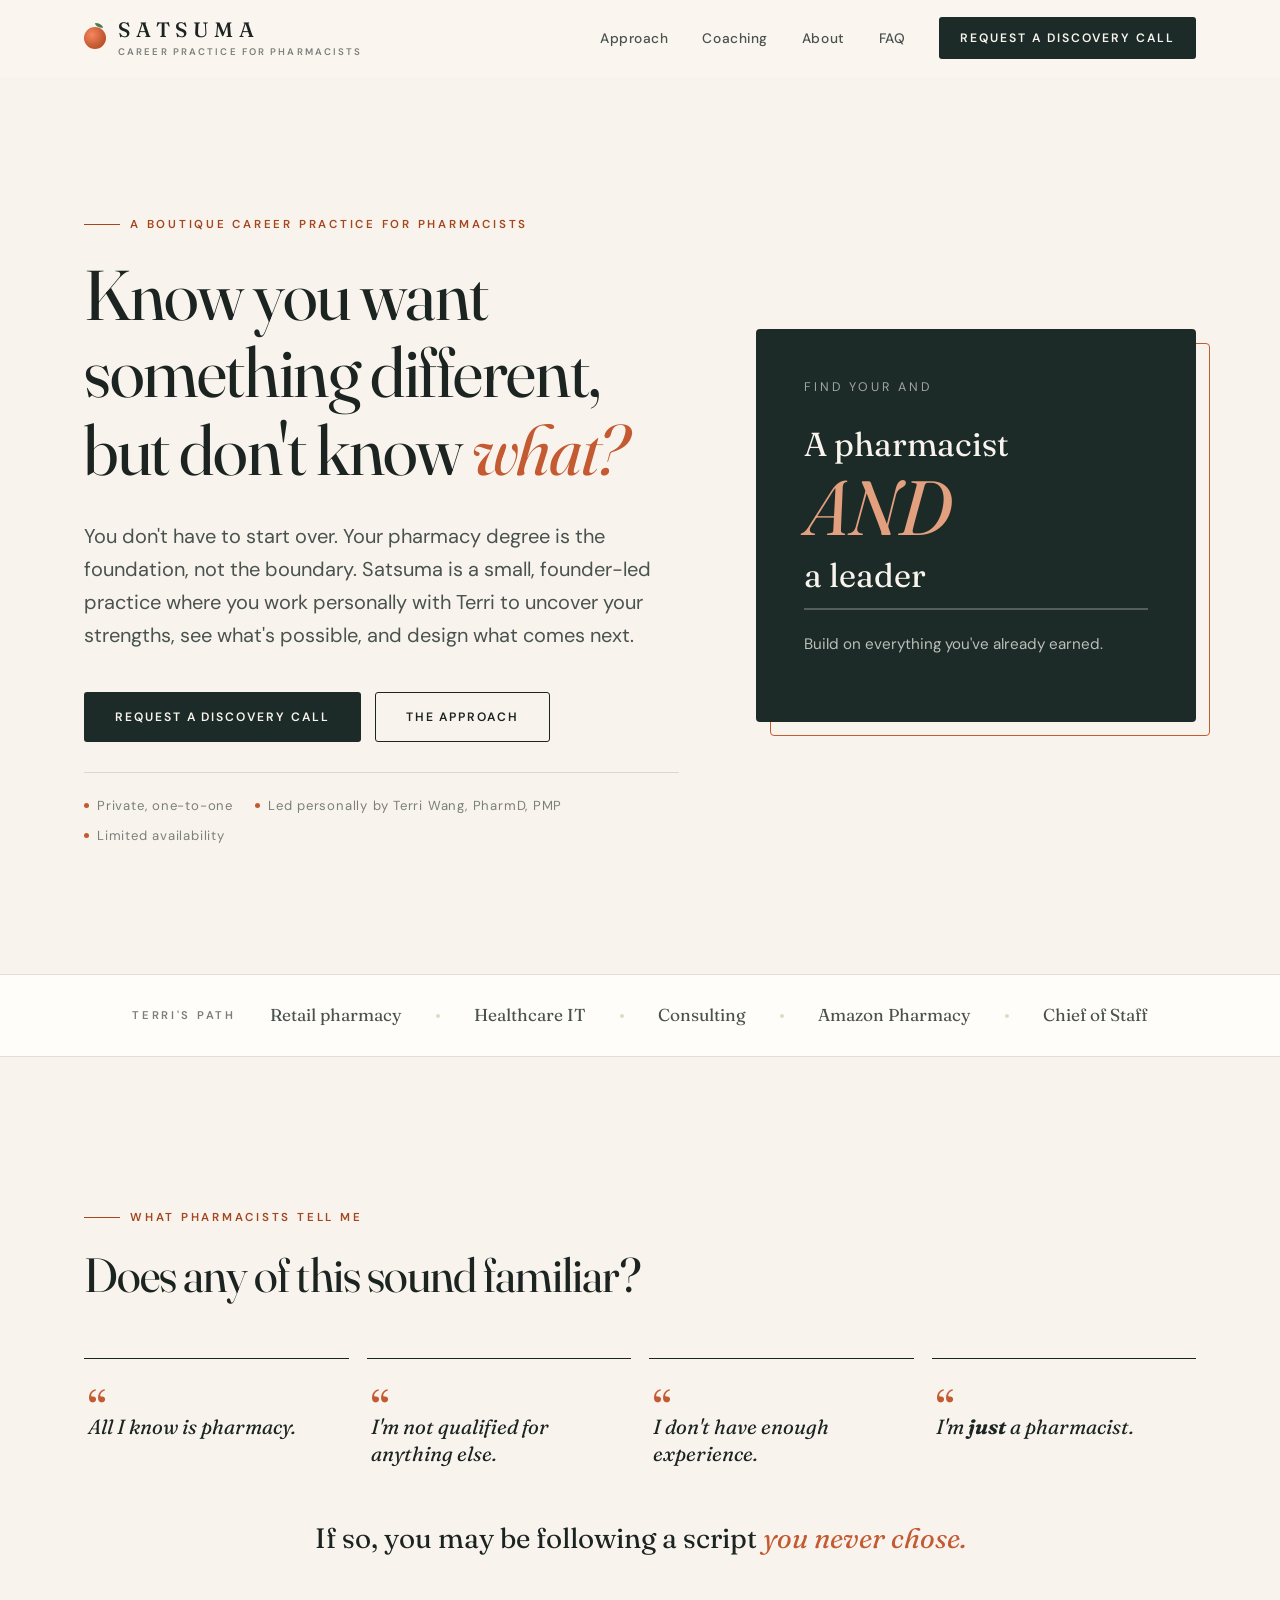
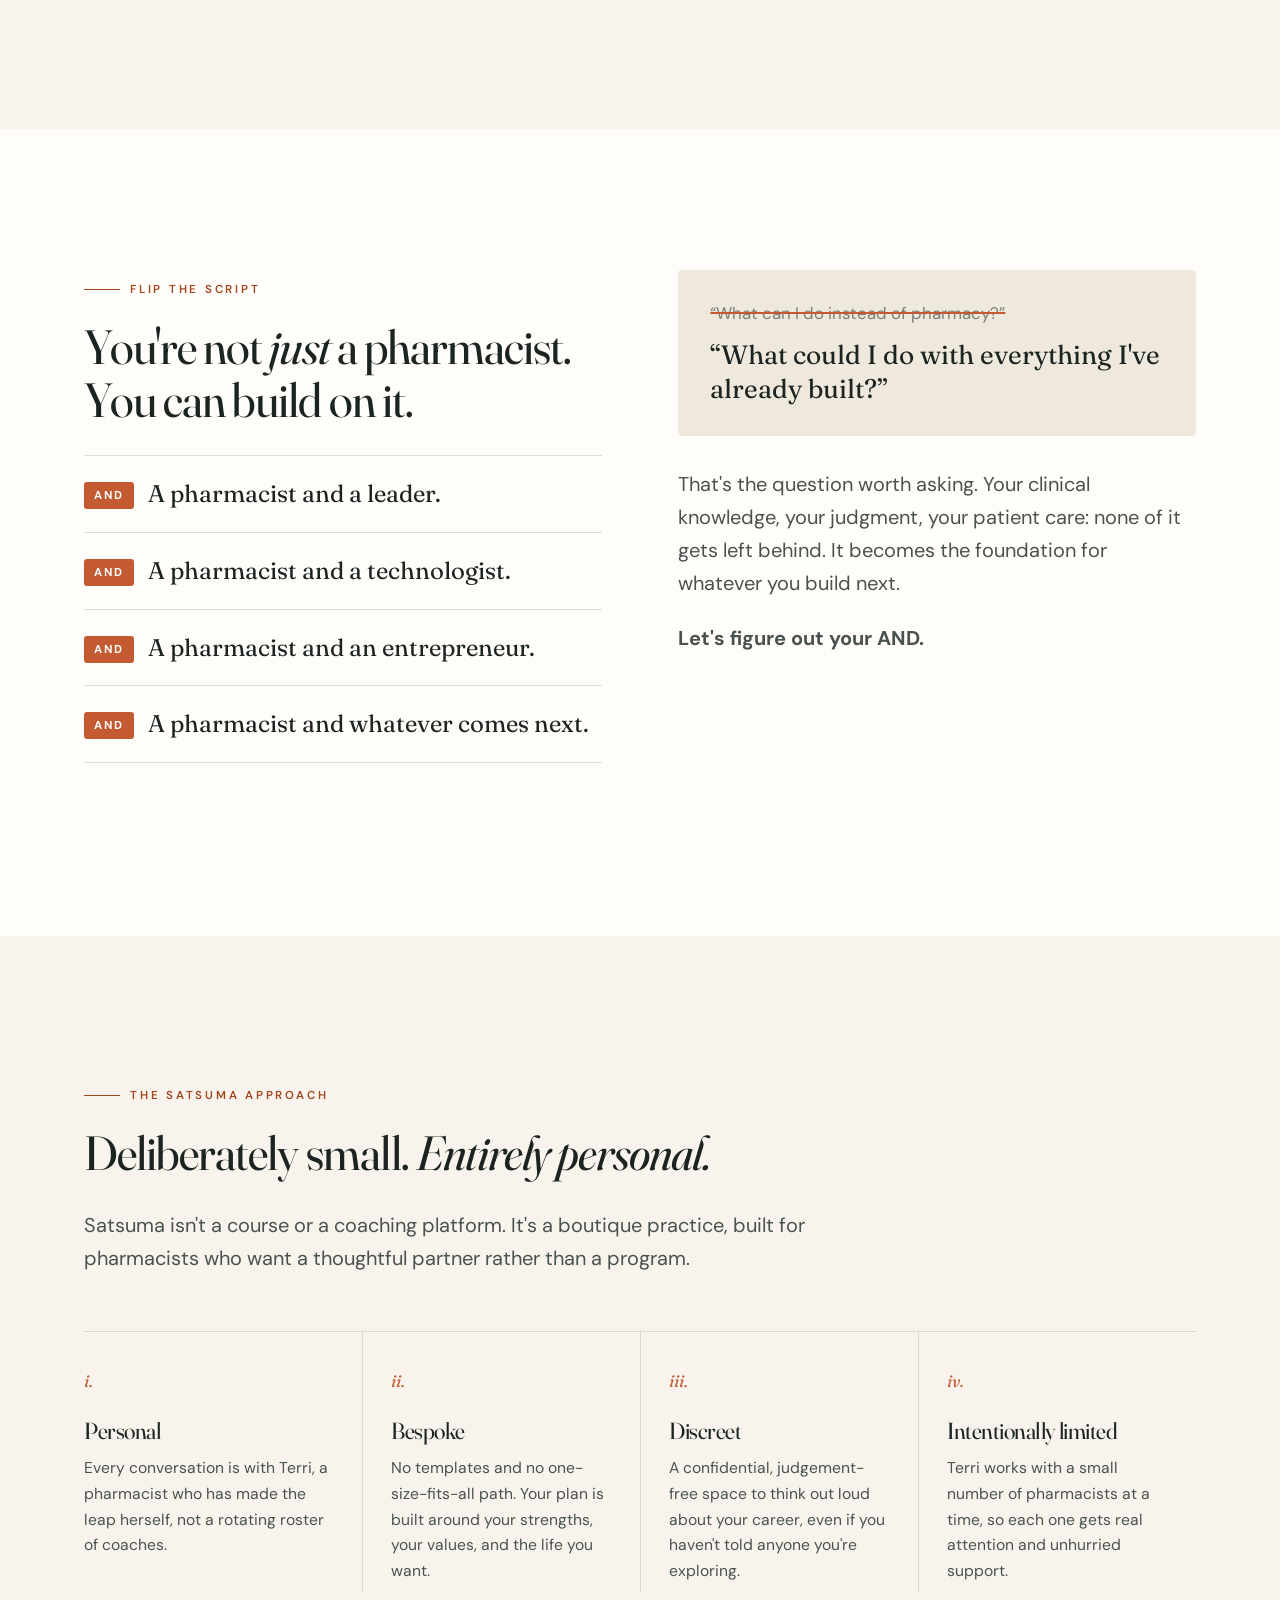
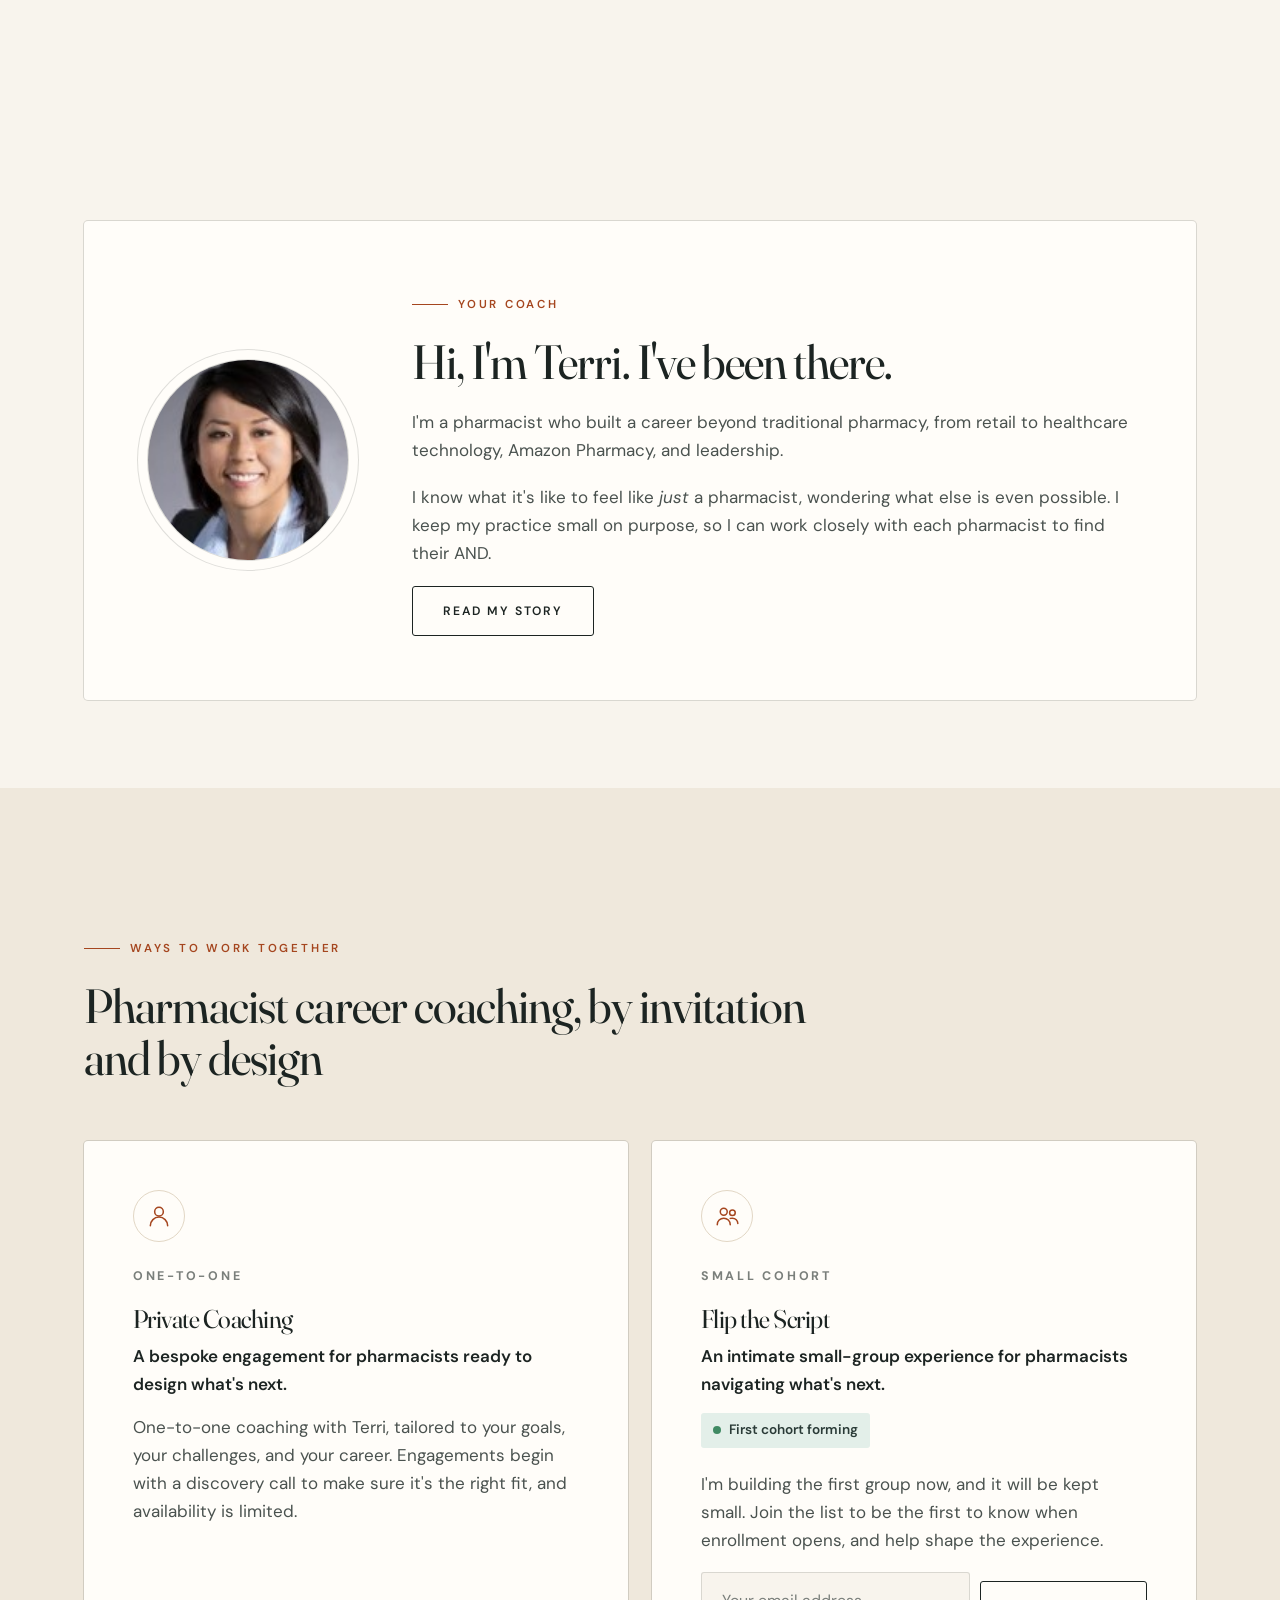
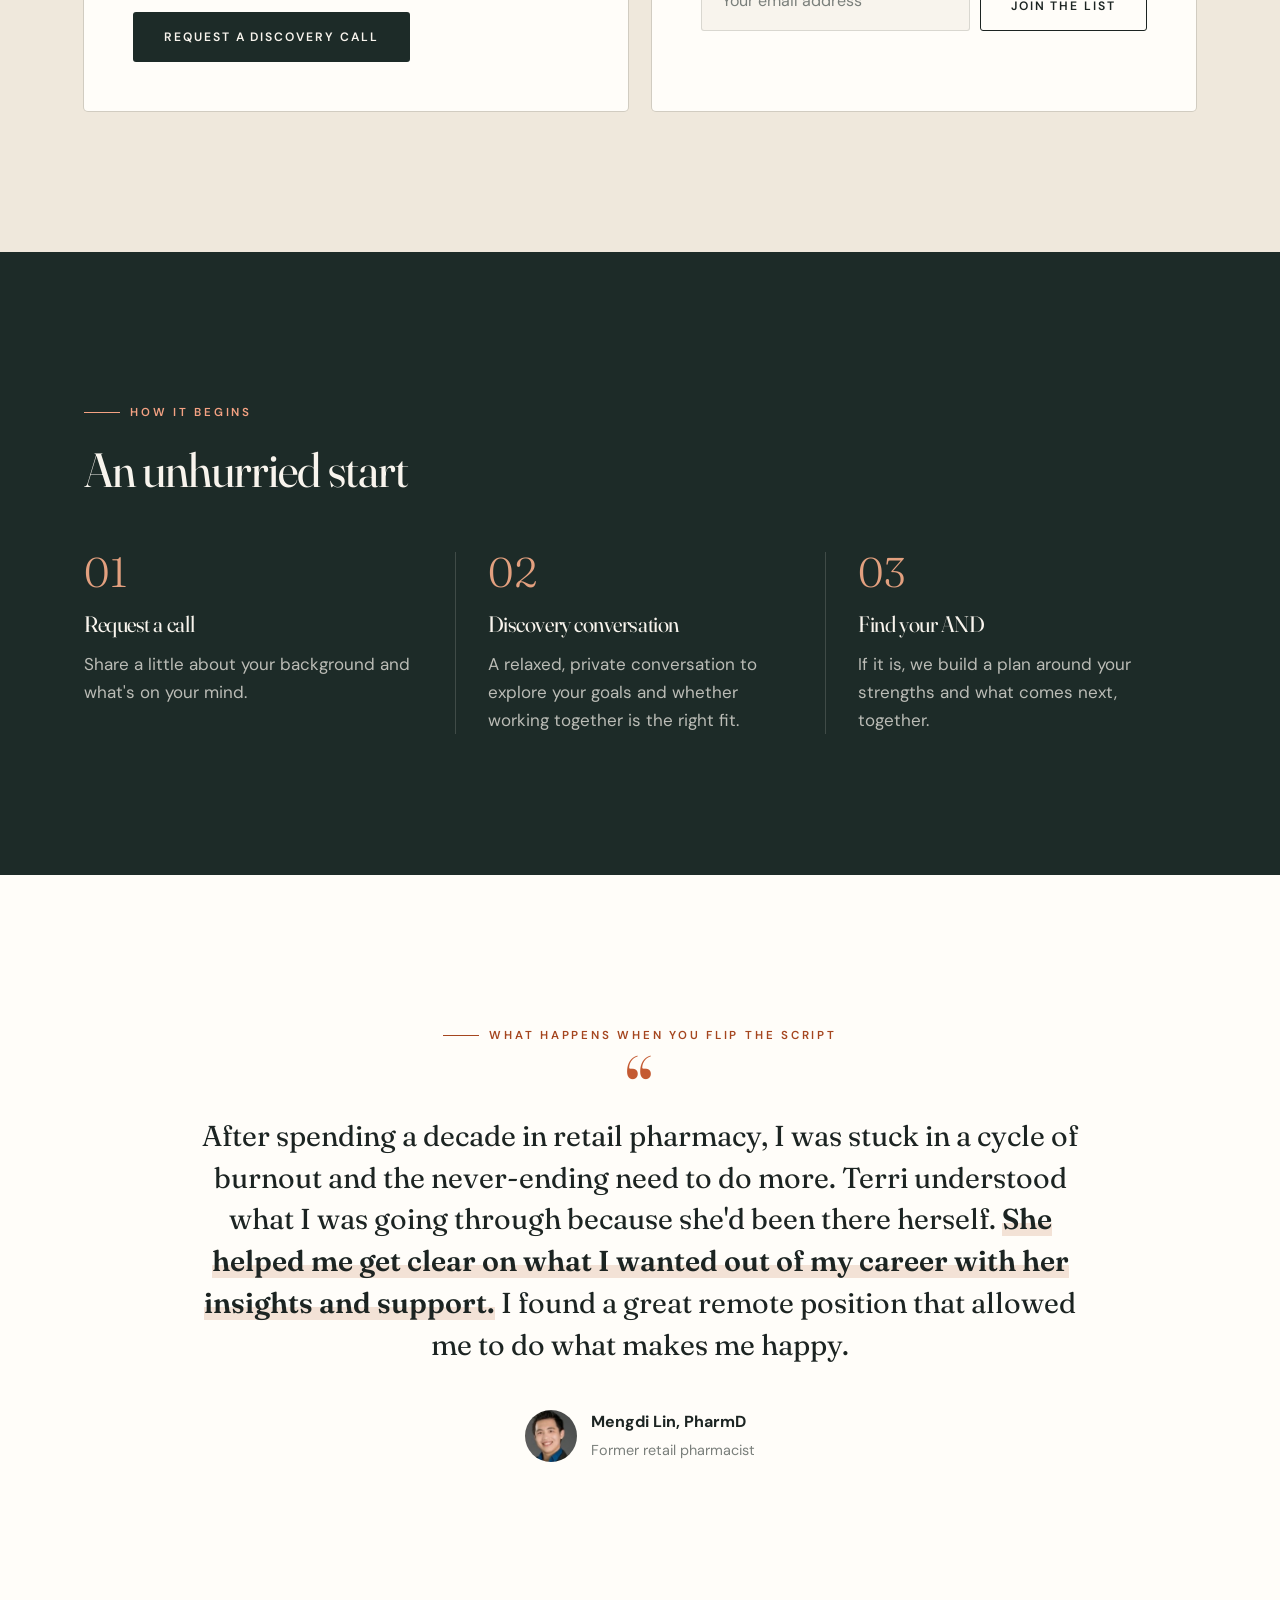
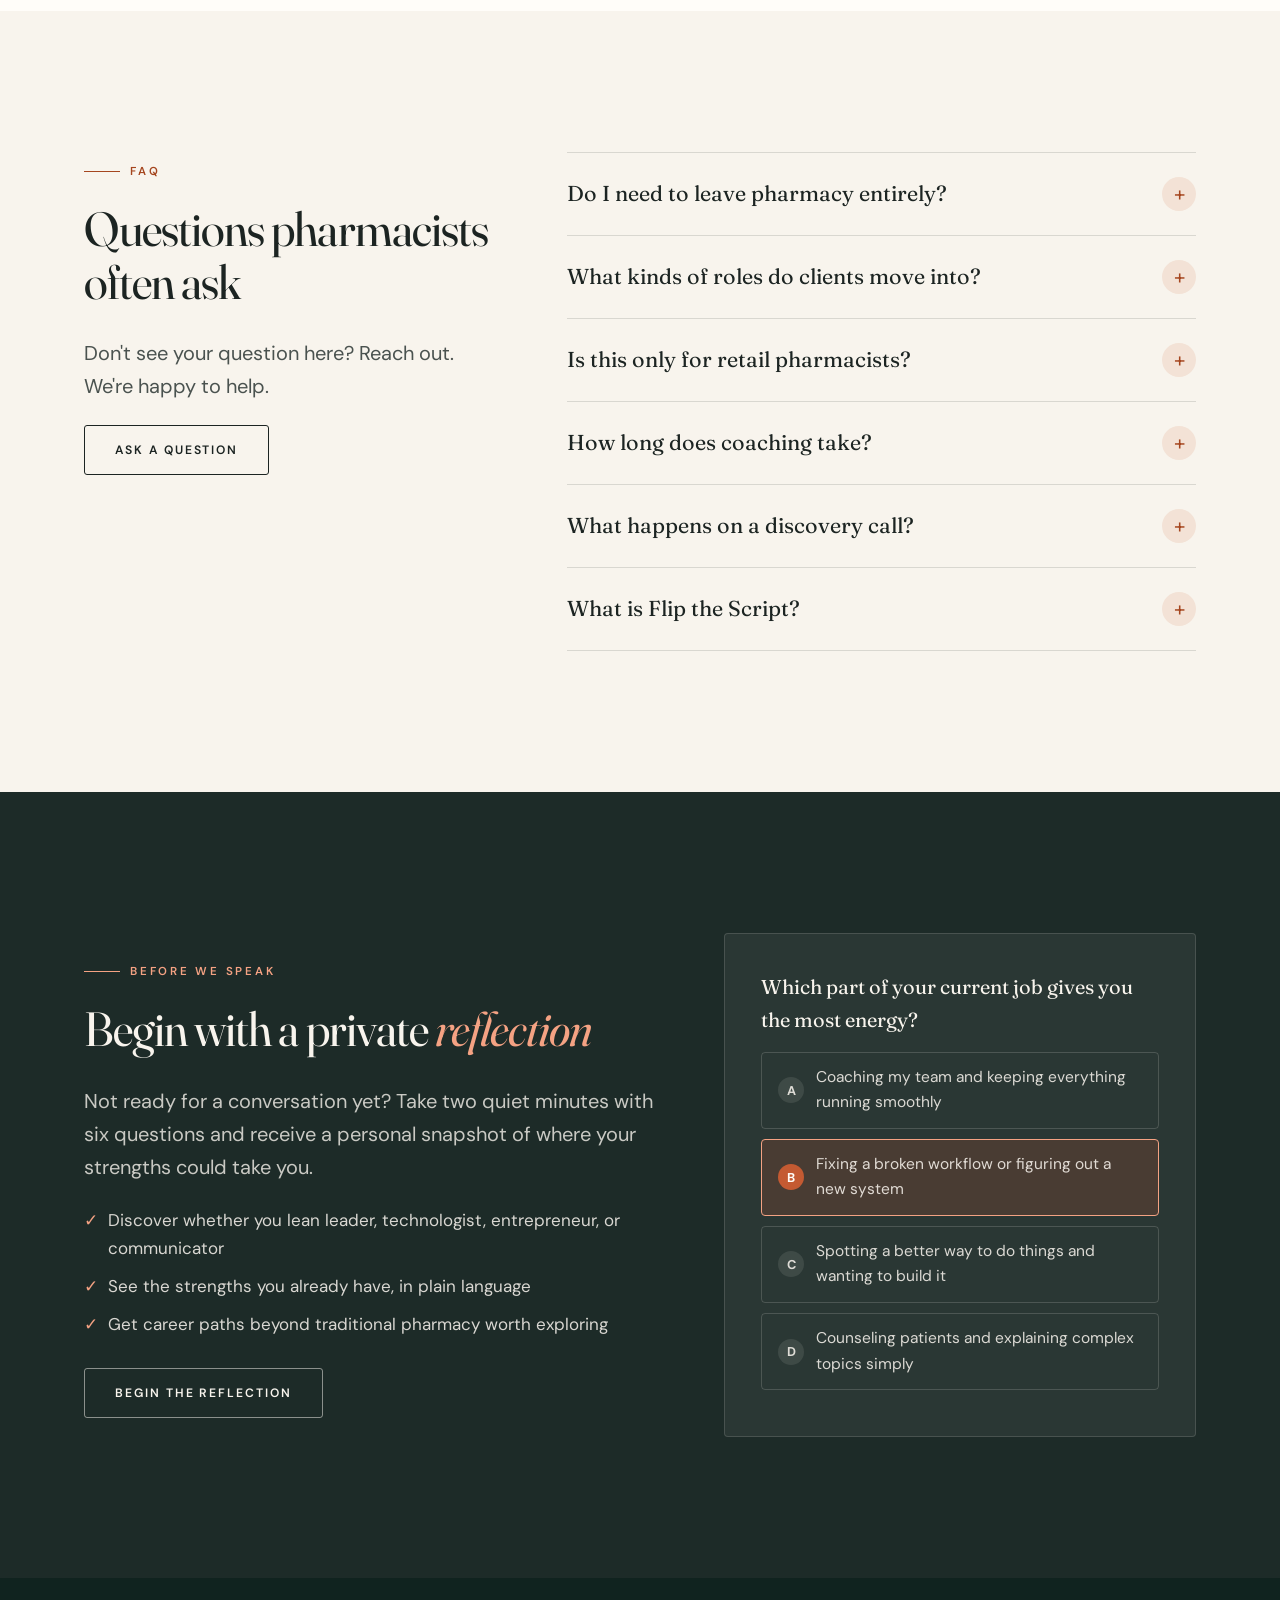
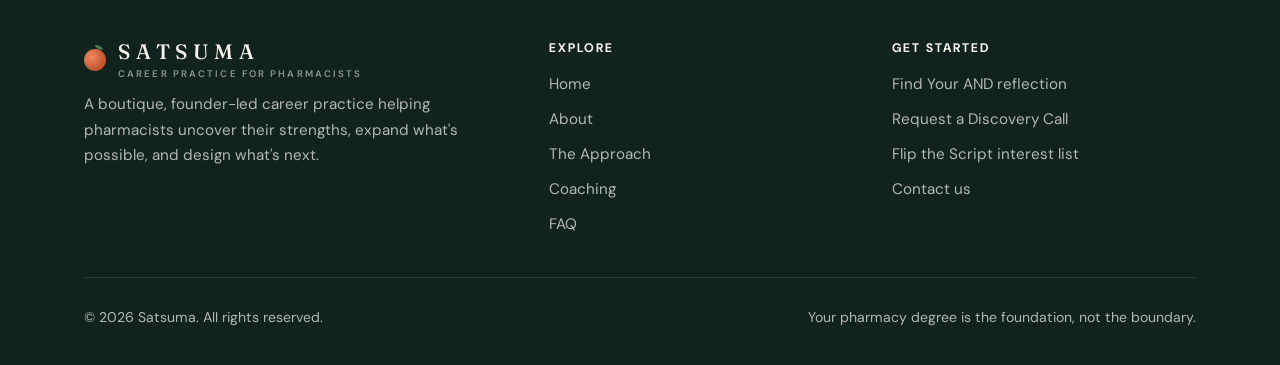
==== commit aa44c563: "Reposition the site as a boutique, founder-led practice - Copy: boutique eyebrow and hero, private/o" ====
--- a/index.html
+++ b/index.html
@@ -4,7 +4,7 @@
   <meta charset="utf-8">
   <meta name="viewport" content="width=device-width, initial-scale=1">
   <title>Satsuma | Career Coaching for Pharmacists</title>
-  <meta name="description" content="Your pharmacy degree is the foundation, not the boundary. Satsuma helps pharmacists uncover their strengths, expand what's possible, and figure out what's next.">
+  <meta name="description" content="Satsuma is a boutique, founder-led career coaching practice for pharmacists. Work one-to-one with Terri Wang, PharmD, PMP, to uncover your strengths and design what's next.">
   <meta property="og:title" content="Satsuma | Career Coaching for Pharmacists">
   <meta property="og:description" content="You're not just a pharmacist. Let's figure out your AND.">
   <meta property="og:type" content="website">
@@ -101,7 +101,7 @@
       "url": "https://dyunck.github.io/terri/",
       "image": "https://dyunck.github.io/terri/assets/img/og-image.png",
       "logo": "https://dyunck.github.io/terri/assets/img/favicon.svg",
-      "description": "Career coaching for pharmacists. Satsuma helps pharmacists uncover their strengths, expand what's possible, and figure out what's next, building on their pharmacy degree rather than starting over.",
+      "description": "A boutique, founder-led career coaching practice for pharmacists. Satsuma helps pharmacists uncover their strengths, expand what's possible, and figure out what's next, building on their pharmacy degree rather than starting over.",
       "slogan": "Find your AND",
       "areaServed": {
         "@type": "Country",
@@ -122,8 +122,8 @@
             "@type": "Offer",
             "itemOffered": {
               "@type": "Service",
-              "name": "Individual Coaching",
-              "description": "One-on-one career coaching for pharmacists, tailored to your goals, challenges, and career."
+              "name": "Private Coaching",
+              "description": "Bespoke one-to-one career coaching for pharmacists with Terri Wang, PharmD, PMP, tailored to your goals, challenges, and career."
             }
           },
           {
@@ -145,15 +145,14 @@
 
 <header class="site-header">
   <div class="wrap">
-    <a class="logo" href="index.html" aria-label="Satsuma home"><span class="logo-mark" aria-hidden="true"></span>Satsuma</a>
+    <a class="logo" href="index.html" aria-label="Satsuma home"><span class="logo-mark" aria-hidden="true"></span><span class="logo-text"><span class="logo-name">Satsuma</span><span class="logo-sub">Career practice for pharmacists</span></span></a>
     <button class="nav-toggle" aria-label="Open menu" aria-expanded="false" aria-controls="site-nav"><span></span><span></span><span></span></button>
     <nav class="nav" id="site-nav">
-      <a href="index.html" aria-current="page">Home</a>
+      <a href="#approach">Approach</a>
+      <a href="#work">Coaching</a>
       <a href="about.html">About</a>
-      <a href="#work">Work With Me</a>
       <a href="#faq">FAQ</a>
-      <a href="assessment.html">Free Assessment</a>
-      <a class="btn btn--primary" href="about.html#contact" data-booking>Book a Discovery Call</a>
+      <a class="btn btn--primary" href="about.html#contact" data-booking>Request a Discovery Call</a>
     </nav>
   </div>
 </header>
@@ -164,12 +163,17 @@
   <section class="hero">
     <div class="wrap hero-grid">
       <div>
-        <div class="eyebrow">Career coaching for pharmacists</div>
+        <div class="eyebrow">A boutique career practice for pharmacists</div>
         <h1>Know you want something different, but don't know <span class="accent">what?</span></h1>
-        <p class="lede">You don't have to start over. Your pharmacy degree is the foundation, not the boundary. We help pharmacists uncover their strengths, expand what's possible, and figure out what's next.</p>
+        <p class="lede">You don't have to start over. Your pharmacy degree is the foundation, not the boundary. Satsuma is a small, founder-led practice where you work personally with Terri to uncover your strengths, see what's possible, and design what comes next.</p>
         <div class="btn-row">
-          <a class="btn btn--primary" href="about.html#contact" data-booking>Schedule a Discovery Call <span class="arrow" aria-hidden="true">&rarr;</span></a>
-          <a class="btn btn--ghost" href="assessment.html">Take the free 2-minute assessment</a>
+          <a class="btn btn--primary" href="about.html#contact" data-booking>Request a Discovery Call</a>
+          <a class="btn btn--ghost" href="#approach">The approach</a>
+        </div>
+        <div class="hero-note">
+          <span>Private, one-to-one</span>
+          <span>Led personally by Terri Wang, PharmD, PMP</span>
+          <span>Limited availability</span>
         </div>
       </div>
       <div class="and-card" aria-label="A pharmacist AND whatever comes next">
@@ -182,11 +186,23 @@
     </div>
   </section>
 
+  <!-- Credentials -->
+  <section class="credentials" aria-label="Terri's career path">
+    <div class="wrap">
+      <span class="lead-in">Terri's path</span>
+      <span class="item">Retail pharmacy</span><span class="sep" aria-hidden="true"></span>
+      <span class="item">Healthcare IT</span><span class="sep" aria-hidden="true"></span>
+      <span class="item">Consulting</span><span class="sep" aria-hidden="true"></span>
+      <span class="item">Amazon Pharmacy</span><span class="sep" aria-hidden="true"></span>
+      <span class="item">Chief of Staff</span>
+    </div>
+  </section>
+
   <!-- What we hear -->
-  <section class="section section--white">
-    <div class="wrap">
-      <div class="section-head section-head--center reveal">
-        <div class="eyebrow">What we hear from pharmacists</div>
+  <section class="section">
+    <div class="wrap">
+      <div class="section-head reveal">
+        <div class="eyebrow">What pharmacists tell me</div>
         <h2>Does any of this sound familiar?</h2>
       </div>
       <div class="quote-grid">
@@ -200,7 +216,7 @@
   </section>
 
   <!-- AND -->
-  <section class="section">
+  <section class="section section--white">
     <div class="wrap split">
       <div class="reveal">
         <div class="eyebrow">Flip the script</div>
@@ -219,7 +235,39 @@
         </div>
         <p class="lede">That's the question worth asking. Your clinical knowledge, your judgment, your patient care: none of it gets left behind. It becomes the foundation for whatever you build next.</p>
         <p class="lede"><strong>Let's figure out your AND.</strong></p>
-        <a class="btn btn--primary" href="about.html#contact" data-booking>Book a Discovery Call <span class="arrow" aria-hidden="true">&rarr;</span></a>
+      </div>
+    </div>
+  </section>
+
+  <!-- Approach -->
+  <section class="section" id="approach">
+    <div class="wrap">
+      <div class="section-head reveal">
+        <div class="eyebrow">The Satsuma approach</div>
+        <h2>Deliberately small. <em>Entirely personal.</em></h2>
+        <p class="lede">Satsuma isn't a course or a coaching platform. It's a boutique practice, built for pharmacists who want a thoughtful partner rather than a program.</p>
+      </div>
+      <div class="principles">
+        <div class="principle reveal">
+          <span class="num">i.</span>
+          <h3>Personal</h3>
+          <p>Every conversation is with Terri, a pharmacist who has made the leap herself, not a rotating roster of coaches.</p>
+        </div>
+        <div class="principle reveal">
+          <span class="num">ii.</span>
+          <h3>Bespoke</h3>
+          <p>No templates and no one-size-fits-all path. Your plan is built around your strengths, your values, and the life you want.</p>
+        </div>
+        <div class="principle reveal">
+          <span class="num">iii.</span>
+          <h3>Discreet</h3>
+          <p>A confidential, judgement-free space to think out loud about your career, even if you haven't told anyone you're exploring.</p>
+        </div>
+        <div class="principle reveal">
+          <span class="num">iv.</span>
+          <h3>Intentionally limited</h3>
+          <p>Terri works with a small number of pharmacists at a time, so each one gets real attention and unhurried support.</p>
+        </div>
       </div>
     </div>
   </section>
@@ -230,11 +278,11 @@
       <div class="intro reveal">
         <img class="portrait" src="assets/img/terri-wang.jpg" alt="Terri Wang, PharmD, PMP" width="200" height="200">
         <div>
-          <div class="eyebrow">Meet your coach</div>
-          <h2>Hi! I'm Terri. I've been there.</h2>
+          <div class="eyebrow">Your coach</div>
+          <h2>Hi, I'm Terri. I've been there.</h2>
           <p>I'm a pharmacist who built a career beyond traditional pharmacy, from retail to healthcare technology, Amazon Pharmacy, and leadership.</p>
-          <p>I know what it's like to feel like <em>just</em> a pharmacist, wondering what else is even possible. Today, I help other pharmacists figure out their AND.</p>
-          <a class="btn btn--ghost" href="about.html#team">Learn more about my story <span class="arrow" aria-hidden="true">&rarr;</span></a>
+          <p>I know what it's like to feel like <em>just</em> a pharmacist, wondering what else is even possible. I keep my practice small on purpose, so I can work closely with each pharmacist to find their AND.</p>
+          <a class="btn btn--ghost" href="about.html#team">Read my story</a>
         </div>
       </div>
     </div>
@@ -245,36 +293,51 @@
     <div class="wrap">
       <div class="section-head reveal">
         <div class="eyebrow">Ways to work together</div>
-        <h2>Pharmacist career coaching for wherever you are right now</h2>
+        <h2>Pharmacist career coaching, by invitation and by design</h2>
       </div>
       <div class="offer-grid">
         <article class="offer reveal">
           <div class="icon" aria-hidden="true">
-            <svg viewBox="0 0 24 24" fill="none" stroke="currentColor" stroke-width="1.8" stroke-linecap="round" stroke-linejoin="round"><circle cx="12" cy="8" r="4"/><path d="M4 21c0-4.4 3.6-8 8-8s8 3.6 8 8"/></svg>
+            <svg viewBox="0 0 24 24" fill="none" stroke="currentColor" stroke-width="1.4" stroke-linecap="round" stroke-linejoin="round"><circle cx="12" cy="8" r="4"/><path d="M4 21c0-4.4 3.6-8 8-8s8 3.6 8 8"/></svg>
           </div>
-          <div class="kicker">1:1 Coaching</div>
-          <h3>Individual Coaching</h3>
-          <p class="sub">Personalized support for whatever's next.</p>
-          <p>One-on-one coaching tailored to your goals, your challenges, and your career.</p>
-          <a class="btn btn--primary" href="about.html#contact" data-booking>Book a Discovery Call <span class="arrow" aria-hidden="true">&rarr;</span></a>
+          <div class="kicker">One-to-one</div>
+          <h3>Private Coaching</h3>
+          <p class="sub">A bespoke engagement for pharmacists ready to design what's next.</p>
+          <p>One-to-one coaching with Terri, tailored to your goals, your challenges, and your career. Engagements begin with a discovery call to make sure it's the right fit, and availability is limited.</p>
+          <a class="btn btn--primary" href="about.html#contact" data-booking>Request a Discovery Call</a>
         </article>
         <article class="offer reveal" id="flip-the-script">
           <div class="icon" aria-hidden="true">
-            <svg viewBox="0 0 24 24" fill="none" stroke="currentColor" stroke-width="1.8" stroke-linecap="round" stroke-linejoin="round"><circle cx="9" cy="8" r="3.2"/><circle cx="17" cy="9" r="2.6"/><path d="M3 20c0-3.3 2.7-6 6-6s6 2.7 6 6"/><path d="M15 14.2c.6-.2 1.3-.2 2-.2 2.8 0 5 2.2 5 5"/></svg>
+            <svg viewBox="0 0 24 24" fill="none" stroke="currentColor" stroke-width="1.4" stroke-linecap="round" stroke-linejoin="round"><circle cx="9" cy="8" r="3.2"/><circle cx="17" cy="9" r="2.6"/><path d="M3 20c0-3.3 2.7-6 6-6s6 2.7 6 6"/><path d="M15 14.2c.6-.2 1.3-.2 2-.2 2.8 0 5 2.2 5 5"/></svg>
           </div>
-          <div class="kicker">Small-group program</div>
+          <div class="kicker">Small cohort</div>
           <h3>Flip the Script</h3>
-          <p class="sub">A small-group experience for pharmacists navigating what's next.</p>
-          <span class="status">Enrollment opening soon</span>
-          <p>I'm building the first group now. Join the list to be the first to know when enrollment opens, and help shape the experience.</p>
-          <form class="subscribe subscribe--light" data-form="interest-list" data-success="You're on the list! We'll let you know as soon as enrollment opens.">
+          <p class="sub">An intimate small-group experience for pharmacists navigating what's next.</p>
+          <span class="status">First cohort forming</span>
+          <p>I'm building the first group now, and it will be kept small. Join the list to be the first to know when enrollment opens, and help shape the experience.</p>
+          <form class="subscribe subscribe--light" data-form="interest-list" data-success="You're on the list. You'll hear first when enrollment opens.">
             <label class="sr-only" for="interest-email">Email address</label>
             <input id="interest-email" type="email" name="email" placeholder="Your email address" required autocomplete="email">
-            <button class="btn btn--ghost" type="submit">Join the interest list</button>
+            <button class="btn btn--ghost" type="submit">Join the list</button>
           </form>
           <p class="form-status" role="status" aria-live="polite"></p>
         </article>
       </div>
+    </div>
+  </section>
+
+  <!-- How it begins -->
+  <section class="section section--forest">
+    <div class="wrap">
+      <div class="section-head reveal">
+        <div class="eyebrow">How it begins</div>
+        <h2 style="color:var(--cream)">An unhurried start</h2>
+      </div>
+      <ol class="journey journey-wrap">
+        <li class="reveal"><h3>Request a call</h3><p>Share a little about your background and what's on your mind.</p></li>
+        <li class="reveal"><h3>Discovery conversation</h3><p>A relaxed, private conversation to explore your goals and whether working together is the right fit.</p></li>
+        <li class="reveal"><h3>Find your AND</h3><p>If it is, we build a plan around your strengths and what comes next, together.</p></li>
+      </ol>
     </div>
   </section>
 
@@ -304,7 +367,7 @@
         <div class="eyebrow">FAQ</div>
         <h2>Questions pharmacists often ask</h2>
         <p class="lede">Don't see your question here? Reach out. We're happy to help.</p>
-        <a class="btn btn--ghost" href="about.html#contact">Ask a question <span class="arrow" aria-hidden="true">&rarr;</span></a>
+        <a class="btn btn--ghost" href="about.html#contact">Ask a question</a>
       </div>
       <div class="faq-list reveal">
           <details class="faq-item">
@@ -339,15 +402,15 @@
   <section class="section section--forest" id="assessment">
     <div class="wrap cta-band">
       <div class="reveal">
-        <div class="eyebrow">Free self-assessment</div>
-        <h2>Find your <em>AND</em> in two minutes</h2>
-        <p class="lede">Not sure where your strengths could take you? Answer six quick questions and get a personalized snapshot of your career direction.</p>
+        <div class="eyebrow">Before we speak</div>
+        <h2>Begin with a private <em>reflection</em></h2>
+        <p class="lede">Not ready for a conversation yet? Take two quiet minutes with six questions and receive a personal snapshot of where your strengths could take you.</p>
         <ul class="lead-points">
           <li>Discover whether you lean leader, technologist, entrepreneur, or communicator</li>
           <li>See the strengths you already have, in plain language</li>
           <li>Get career paths beyond traditional pharmacy worth exploring</li>
         </ul>
-        <a class="btn btn--primary" href="assessment.html">Take the free assessment <span class="arrow" aria-hidden="true">&rarr;</span></a>
+        <a class="btn btn--light" href="assessment.html">Begin the reflection</a>
       </div>
       <div class="reveal" aria-hidden="true">
         <div class="lead-preview">
@@ -367,23 +430,24 @@
   <div class="wrap">
     <div class="footer-grid">
       <div>
-        <a class="logo" href="index.html"><span class="logo-mark" aria-hidden="true"></span>Satsuma</a>
-        <p>Helping pharmacists uncover their strengths, expand what's possible, and figure out what's next.</p>
+        <a class="logo" href="index.html"><span class="logo-mark" aria-hidden="true"></span><span class="logo-text"><span class="logo-name">Satsuma</span><span class="logo-sub">Career practice for pharmacists</span></span></a>
+        <p>A boutique, founder-led career practice helping pharmacists uncover their strengths, expand what's possible, and design what's next.</p>
       </div>
       <div>
         <h4>Explore</h4>
         <ul>
           <li><a href="index.html">Home</a></li>
           <li><a href="about.html">About</a></li>
-          <li><a href="index.html#work">Work With Me</a></li>
+          <li><a href="index.html#approach">The Approach</a></li>
+          <li><a href="index.html#work">Coaching</a></li>
           <li><a href="index.html#faq">FAQ</a></li>
         </ul>
       </div>
       <div>
         <h4>Get started</h4>
         <ul>
-          <li><a href="assessment.html">Free self-assessment</a></li>
-          <li><a href="about.html#contact" data-booking>Book a Discovery Call</a></li>
+          <li><a href="assessment.html">Find Your AND reflection</a></li>
+          <li><a href="about.html#contact" data-booking>Request a Discovery Call</a></li>
           <li><a href="index.html#flip-the-script">Flip the Script interest list</a></li>
           <li><a href="about.html#contact">Contact us</a></li>
         </ul>
--- a/assets/styles.css
+++ b/assets/styles.css
@@ -3,26 +3,26 @@
    ========================================================== */
 
 :root {
-  --ink: #1b2a2f;
-  --ink-soft: #46565b;
-  --muted: #6b7a7e;
-  --cream: #faf6f0;
-  --sand: #efe7da;
-  --sand-deep: #e4d8c5;
-  --white: #ffffff;
-  --satsuma: #e8582f;
-  --satsuma-dark: #c9431d;
-  --satsuma-tint: #fbe4da;
-  --forest: #17322f;
-  --forest-2: #20433f;
-  --line: rgba(27, 42, 47, 0.12);
+  --ink: #1c2422;
+  --ink-soft: #4a524f;
+  --muted: #7a7f7b;
+  --cream: #f8f4ed;
+  --sand: #efe8dc;
+  --sand-deep: #e2d7c5;
+  --white: #fffdf9;
+  --satsuma: #c45a32;
+  --satsuma-dark: #a5461f;
+  --satsuma-tint: #f3e2d6;
+  --forest: #1d2b28;
+  --forest-2: #2a3b37;
+  --line: rgba(28, 36, 34, 0.14);
 
   --serif: "Fraunces", Georgia, "Times New Roman", serif;
   --sans: "DM Sans", system-ui, -apple-system, "Segoe UI", Roboto, sans-serif;
 
-  --radius: 18px;
-  --radius-sm: 10px;
-  --shadow: 0 1px 2px rgba(23, 50, 47, 0.04), 0 12px 32px -12px rgba(23, 50, 47, 0.18);
+  --radius: 4px;
+  --radius-sm: 3px;
+  --shadow: 0 0 0 1px var(--line);
   --wrap: 1160px;
 }
 
@@ -47,9 +47,9 @@
 
 h1, h2, h3, h4 {
   font-family: var(--serif);
-  font-weight: 500;
-  line-height: 1.12;
-  letter-spacing: -0.015em;
+  font-weight: 400;
+  line-height: 1.1;
+  letter-spacing: -0.02em;
   margin: 0 0 0.6em;
   font-variation-settings: "opsz" 96;
 }
@@ -66,7 +66,7 @@
   padding: 0 24px;
 }
 
-.section { padding: clamp(72px, 10vw, 128px) 0; }
+.section { padding: clamp(80px, 11vw, 152px) 0; }
 .section--tight { padding: clamp(56px, 7vw, 88px) 0; }
 .section--sand { background: var(--sand); }
 .section--white { background: var(--white); }
@@ -76,17 +76,17 @@
   display: inline-flex;
   align-items: center;
   gap: 10px;
-  font-size: 0.78rem;
-  font-weight: 700;
-  letter-spacing: 0.16em;
+  font-size: 0.72rem;
+  font-weight: 600;
+  letter-spacing: 0.24em;
   text-transform: uppercase;
   color: var(--satsuma-dark);
-  margin-bottom: 18px;
+  margin-bottom: 22px;
 }
 .eyebrow::before {
   content: "";
-  width: 28px;
-  height: 2px;
+  width: 36px;
+  height: 1px;
   background: currentColor;
 }
 .section--forest .eyebrow { color: #f4a283; }
@@ -102,17 +102,19 @@
   align-items: center;
   justify-content: center;
   gap: 10px;
-  padding: 15px 26px;
-  border-radius: 999px;
-  border: 1.5px solid transparent;
-  font: 600 0.98rem/1 var(--sans);
+  padding: 18px 30px;
+  border-radius: var(--radius-sm);
+  border: 1px solid transparent;
+  font: 600 0.76rem/1 var(--sans);
+  letter-spacing: 0.16em;
+  text-transform: uppercase;
   text-decoration: none;
   cursor: pointer;
   transition: background 0.2s ease, color 0.2s ease, border-color 0.2s ease, transform 0.2s ease;
 }
-.btn:hover { transform: translateY(-1px); }
+.btn:hover { transform: none; }
 .btn:focus-visible { outline: 3px solid var(--satsuma-tint); outline-offset: 3px; }
-.btn--primary { background: var(--satsuma); color: var(--white); }
+.btn--primary { background: var(--forest); color: var(--cream); }
 .btn--primary:hover { background: var(--satsuma-dark); }
 .btn--ghost { border-color: var(--ink); color: var(--ink); background: transparent; }
 .btn--ghost:hover { background: var(--ink); color: var(--cream); }
@@ -231,7 +233,7 @@
 }
 
 /* ---------- Hero ---------- */
-.hero { padding: clamp(56px, 8vw, 104px) 0 clamp(72px, 9vw, 120px); position: relative; overflow: hidden; }
+.hero { padding: clamp(72px, 10vw, 136px) 0 clamp(80px, 10vw, 136px); position: relative; overflow: hidden; }
 .hero::before {
   content: "";
   position: absolute;
@@ -240,7 +242,7 @@
   right: -220px;
   top: -200px;
   border-radius: 50%;
-  background: radial-gradient(circle, rgba(232, 88, 47, 0.14), rgba(232, 88, 47, 0) 65%);
+  background: none;
   pointer-events: none;
 }
 .hero-grid {
@@ -256,19 +258,16 @@
 .and-card {
   background: var(--forest);
   color: var(--cream);
-  border-radius: 28px;
+  border-radius: var(--radius);
   padding: clamp(32px, 4vw, 48px);
-  box-shadow: 0 30px 60px -30px rgba(23, 50, 47, 0.55);
   position: relative;
 }
 .and-card::after {
   content: "";
   position: absolute;
-  inset: auto -14px -14px auto;
-  width: 62%;
-  height: 58%;
-  border-radius: 28px;
-  background: var(--satsuma);
+  inset: 14px -14px -14px 14px;
+  border: 1px solid var(--satsuma);
+  border-radius: var(--radius);
   z-index: -1;
 }
 .and-card .label {
@@ -290,7 +289,8 @@
   font-weight: 600;
   font-size: clamp(3.4rem, 6vw, 5rem);
   line-height: 1;
-  color: #f4a283;
+  font-weight: 400;
+  color: #e3a07f;
   margin: 6px 0 8px;
 }
 .rotator {
@@ -376,7 +376,7 @@
   text-transform: uppercase;
   color: var(--white);
   background: var(--satsuma);
-  border-radius: 999px;
+  border-radius: var(--radius-sm);
   padding: 4px 10px;
   flex-shrink: 0;
   transform: translateY(-3px);
@@ -398,7 +398,7 @@
   gap: clamp(28px, 5vw, 64px);
   align-items: center;
   background: var(--white);
-  border-radius: 28px;
+  border-radius: var(--radius);
   padding: clamp(32px, 5vw, 64px);
   box-shadow: var(--shadow);
 }
@@ -408,7 +408,7 @@
   border-radius: 50%;
   object-fit: cover;
   object-position: center 20%;
-  box-shadow: 0 0 0 8px var(--satsuma-tint);
+  box-shadow: 0 0 0 1px var(--line), 0 0 0 10px var(--white), 0 0 0 11px var(--line);
 }
 .intro h2 { margin-bottom: 0.4em; }
 .intro p { color: var(--ink-soft); max-width: 46em; }
@@ -417,7 +417,7 @@
 .offer-grid { display: grid; grid-template-columns: 1fr 1fr; gap: 24px; }
 .offer {
   background: var(--white);
-  border-radius: 24px;
+  border-radius: var(--radius);
   padding: clamp(32px, 4vw, 48px);
   display: flex;
   flex-direction: column;
@@ -425,7 +425,7 @@
   border: 1px solid transparent;
   transition: transform 0.25s ease, border-color 0.25s ease;
 }
-.offer:hover { transform: translateY(-4px); border-color: var(--sand-deep); }
+.offer:hover { border-color: var(--sand-deep); }
 .offer .kicker {
   font-size: 0.78rem;
   font-weight: 700;
@@ -437,7 +437,7 @@
 .offer .icon {
   width: 52px;
   height: 52px;
-  border-radius: 14px;
+  border-radius: var(--radius);
   display: grid;
   place-items: center;
   background: var(--satsuma-tint);
@@ -457,7 +457,7 @@
   font-weight: 600;
   color: var(--forest-2);
   background: #e3efe9;
-  border-radius: 999px;
+  border-radius: var(--radius-sm);
   padding: 6px 12px;
   margin-bottom: 22px;
   align-self: flex-start;
@@ -513,7 +513,7 @@
   flex: 1 1 220px;
   min-width: 0;
   padding: 15px 20px;
-  border-radius: 999px;
+  border-radius: var(--radius-sm);
   border: 1.5px solid rgba(250, 246, 240, 0.25);
   background: rgba(250, 246, 240, 0.06);
   color: var(--cream);
@@ -571,7 +571,7 @@
   grid-template-columns: 180px 1fr;
   gap: clamp(24px, 4vw, 48px);
   background: var(--white);
-  border-radius: 24px;
+  border-radius: var(--radius);
   padding: clamp(28px, 4vw, 44px);
   box-shadow: var(--shadow);
   align-items: start;
@@ -580,7 +580,7 @@
   width: 180px;
   aspect-ratio: 4 / 5;
   object-fit: cover;
-  border-radius: 16px;
+  border-radius: var(--radius);
 }
 .member h3 { margin-bottom: 0.15em; }
 .member .role { color: var(--satsuma-dark); font-weight: 600; font-size: 0.95rem; margin-bottom: 1em; }
@@ -590,7 +590,7 @@
 .contact-grid { display: grid; grid-template-columns: 0.9fr 1.1fr; gap: clamp(32px, 5vw, 80px); align-items: start; }
 .contact-form {
   background: var(--white);
-  border-radius: 24px;
+  border-radius: var(--radius);
   padding: clamp(28px, 4vw, 44px);
   box-shadow: var(--shadow);
   display: grid;
@@ -736,7 +736,7 @@
 .lead-preview {
   background: rgba(250, 246, 240, 0.06);
   border: 1px solid rgba(250, 246, 240, 0.14);
-  border-radius: 24px;
+  border-radius: var(--radius);
   padding: clamp(24px, 3vw, 36px);
 }
 .lead-preview .q { font-family: var(--serif); font-size: 1.25rem; color: var(--cream); margin-bottom: 16px; }
@@ -745,7 +745,7 @@
   gap: 12px;
   align-items: center;
   padding: 12px 16px;
-  border-radius: 12px;
+  border-radius: var(--radius);
   border: 1px solid rgba(250, 246, 240, 0.16);
   margin-bottom: 10px;
   font-size: 0.97rem;
@@ -773,7 +773,7 @@
   max-width: 760px;
   margin: 0 auto;
   background: var(--white);
-  border-radius: 28px;
+  border-radius: var(--radius);
   padding: clamp(24px, 5vw, 56px);
   box-shadow: var(--shadow);
   scroll-margin-top: 96px;
@@ -798,7 +798,7 @@
   width: 100%;
   text-align: left;
   padding: 18px 20px;
-  border-radius: 14px;
+  border-radius: var(--radius);
   border: 1.5px solid var(--line);
   background: var(--cream);
   font: inherit;
@@ -871,3 +871,81 @@
 .quiz-result { scroll-margin-top: 110px; }
 
 section[id], article[id] { scroll-margin-top: 76px; }
+
+
+/* ==========================================================
+   Boutique layer
+   ========================================================== */
+.logo { flex-direction: row; gap: 12px; }
+.logo-text { display: flex; flex-direction: column; line-height: 1; }
+.logo-name { font-family: var(--serif); font-size: 1.3rem; font-weight: 500; letter-spacing: 0.28em; text-transform: uppercase; }
+.logo-sub { font-family: var(--sans); font-size: 0.6rem; font-weight: 600; letter-spacing: 0.22em; text-transform: uppercase; color: var(--muted); margin-top: 6px; }
+.site-footer .logo-sub { color: rgba(248, 244, 237, 0.55); }
+.logo-mark { width: 22px; height: 22px; }
+.logo-mark::after { top: -4px; left: 11px; width: 8px; height: 5px; }
+.nav a:not(.btn) { font-size: 0.86rem; letter-spacing: 0.04em; }
+.nav .btn { padding: 14px 20px; }
+
+.hero-note {
+  display: flex;
+  flex-wrap: wrap;
+  gap: 8px 22px;
+  margin-top: 30px;
+  padding-top: 22px;
+  border-top: 1px solid var(--line);
+  font-size: 0.82rem;
+  letter-spacing: 0.06em;
+  color: var(--muted);
+}
+.hero-note span { display: inline-flex; align-items: center; gap: 8px; }
+.hero-note span::before { content: ""; width: 5px; height: 5px; border-radius: 50%; background: var(--satsuma); }
+
+.credentials { border-top: 1px solid var(--line); border-bottom: 1px solid var(--line); background: var(--white); }
+.credentials .wrap { display: flex; flex-wrap: wrap; align-items: center; justify-content: center; gap: 14px 34px; padding-top: 26px; padding-bottom: 26px; }
+.credentials .lead-in { font-size: 0.7rem; font-weight: 600; letter-spacing: 0.24em; text-transform: uppercase; color: var(--muted); }
+.credentials .item { font-family: var(--serif); font-size: 1.08rem; color: var(--ink-soft); }
+.credentials .sep { width: 4px; height: 4px; border-radius: 50%; background: var(--sand-deep); }
+
+.quote-card { background: transparent; box-shadow: none; border-top: 1px solid var(--ink); border-radius: 0; padding: 26px 4px 0; }
+.quote-card::before { font-size: 3rem; height: 28px; color: var(--satsuma); }
+
+.principles { display: grid; grid-template-columns: repeat(4, 1fr); border-top: 1px solid var(--line); }
+.principle { padding: 36px 28px 8px 0; }
+.principle + .principle { padding-left: 28px; border-left: 1px solid var(--line); }
+.principle .num { font-family: var(--serif); font-style: italic; font-size: 1.05rem; color: var(--satsuma); display: block; margin-bottom: 22px; }
+.principle h3 { font-size: 1.45rem; margin-bottom: 0.5em; }
+.principle p { color: var(--ink-soft); font-size: 0.98rem; margin: 0; }
+
+.journey { display: grid; grid-template-columns: repeat(3, 1fr); gap: 0; counter-reset: j; }
+.journey li { list-style: none; padding: 0 32px 0 0; counter-increment: j; }
+.journey li + li { padding-left: 32px; border-left: 1px solid rgba(248, 244, 237, 0.16); }
+.journey li::before { content: "0" counter(j); display: block; font-family: var(--serif); font-size: 2.6rem; font-weight: 300; color: #e3a07f; margin-bottom: 18px; line-height: 1; }
+.journey h3 { color: var(--cream); font-size: 1.4rem; }
+.journey p { color: rgba(248, 244, 237, 0.72); margin: 0; }
+.journey-wrap { margin: 0; padding: 0; }
+
+.offer .kicker { letter-spacing: 0.22em; }
+.offer .icon { border-radius: 50%; background: transparent; border: 1px solid var(--sand-deep); }
+.and-card .label { letter-spacing: 0.24em; }
+
+@media (max-width: 1000px) {
+  .principles { grid-template-columns: 1fr 1fr; }
+  .principle:nth-child(3) { padding-left: 0; border-left: 0; }
+}
+@media (max-width: 860px) {
+  .journey { grid-template-columns: 1fr; gap: 36px; }
+  .journey li, .journey li + li { padding: 0; border-left: 0; }
+  .logo-sub { display: none; }
+}
+@media (max-width: 560px) {
+  .principles { grid-template-columns: 1fr; }
+  .principle, .principle + .principle { padding: 28px 0 4px; border-left: 0; }
+  .principle + .principle { border-top: 1px solid var(--line); }
+  .credentials .sep { display: none; }
+  .credentials .wrap { gap: 8px 20px; }
+}
+
+.section--forest .btn--primary,
+.result-cta .btn--primary { background: var(--satsuma); color: var(--white); }
+.section--forest .btn--primary:hover,
+.result-cta .btn--primary:hover { background: var(--satsuma-dark); }
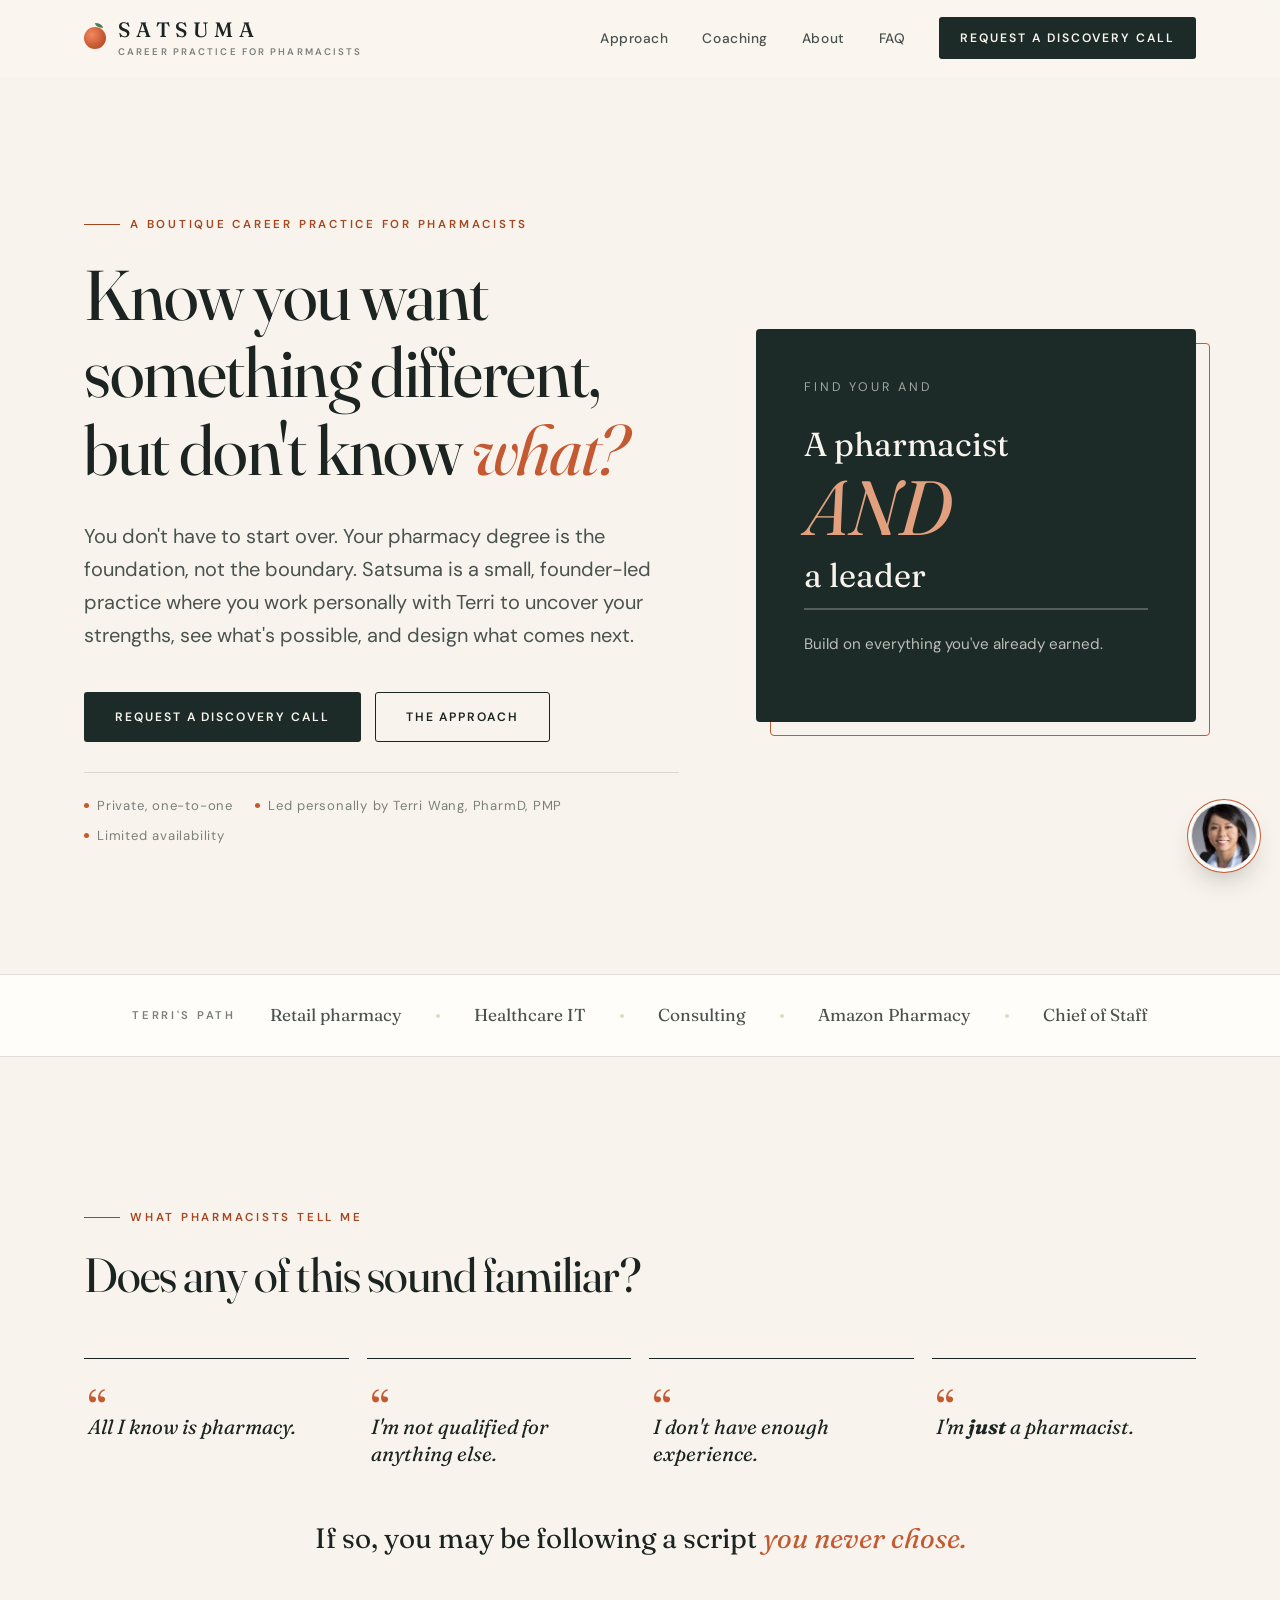
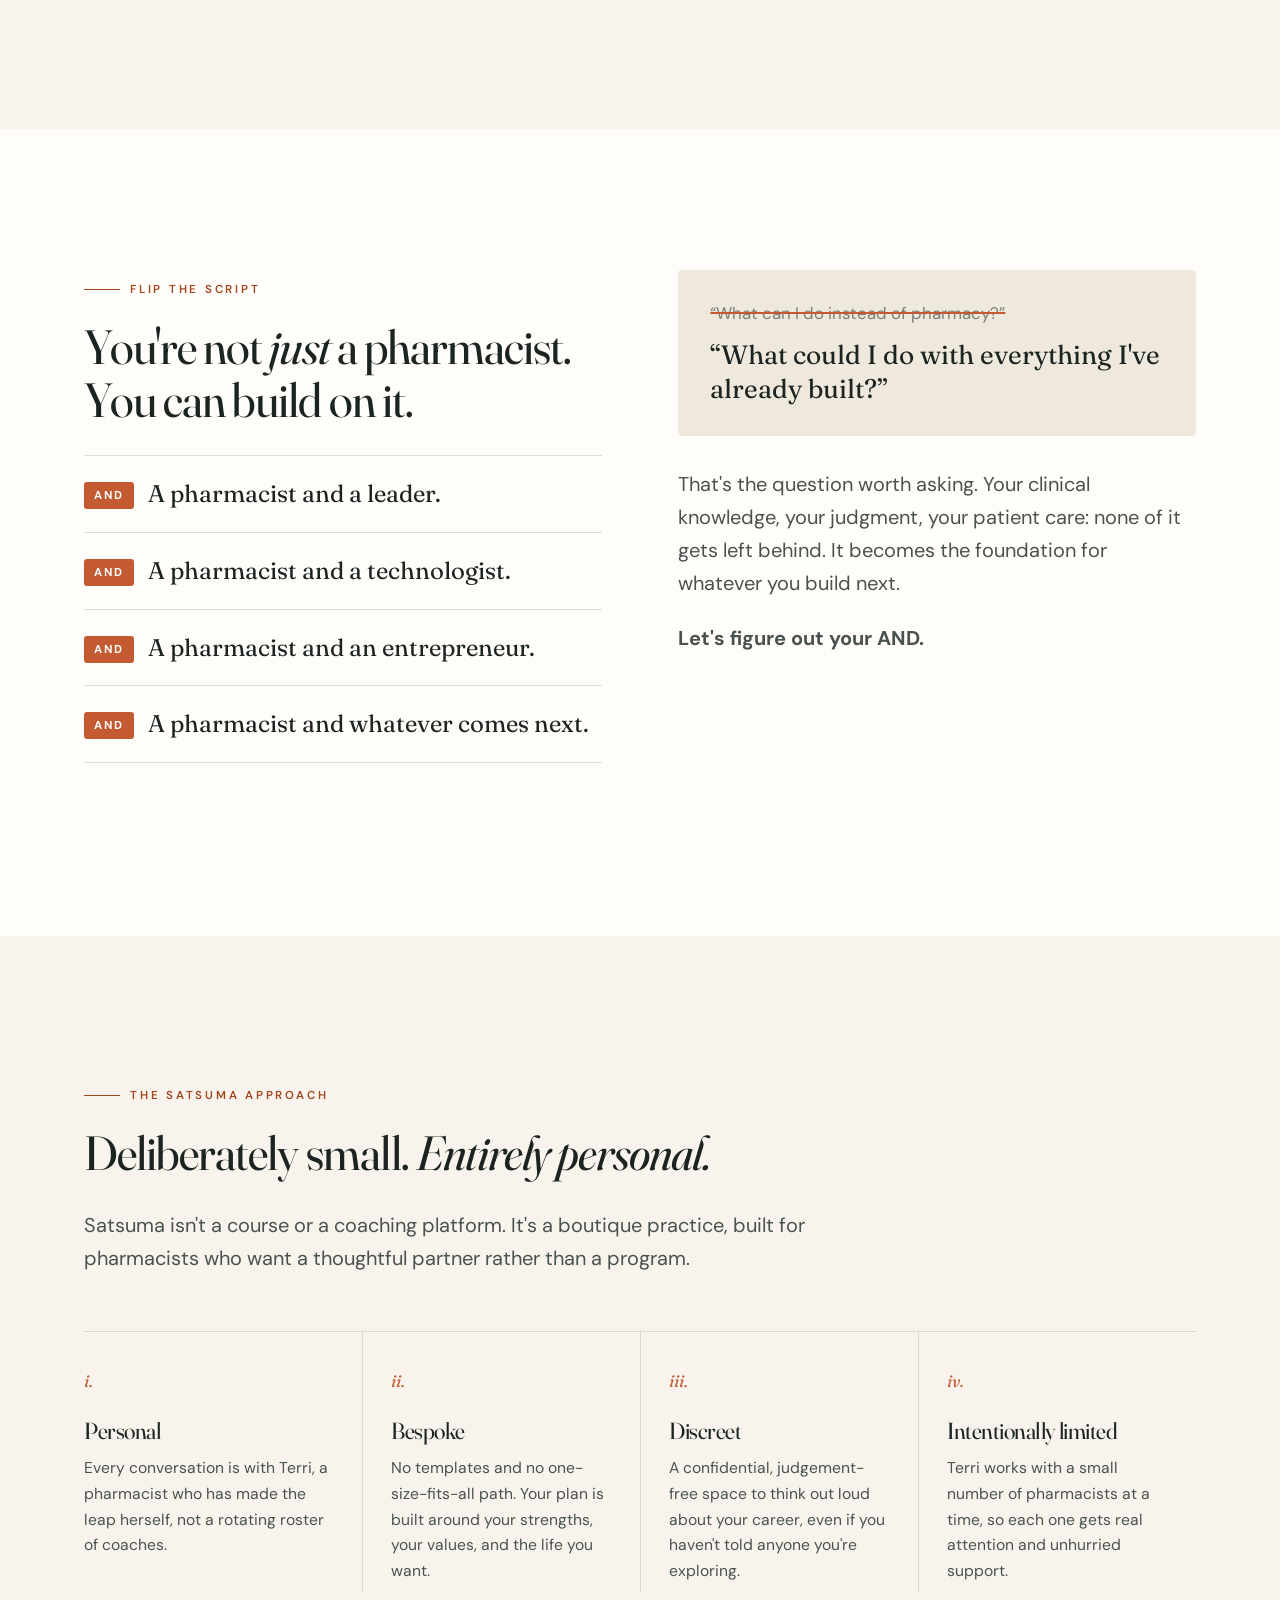
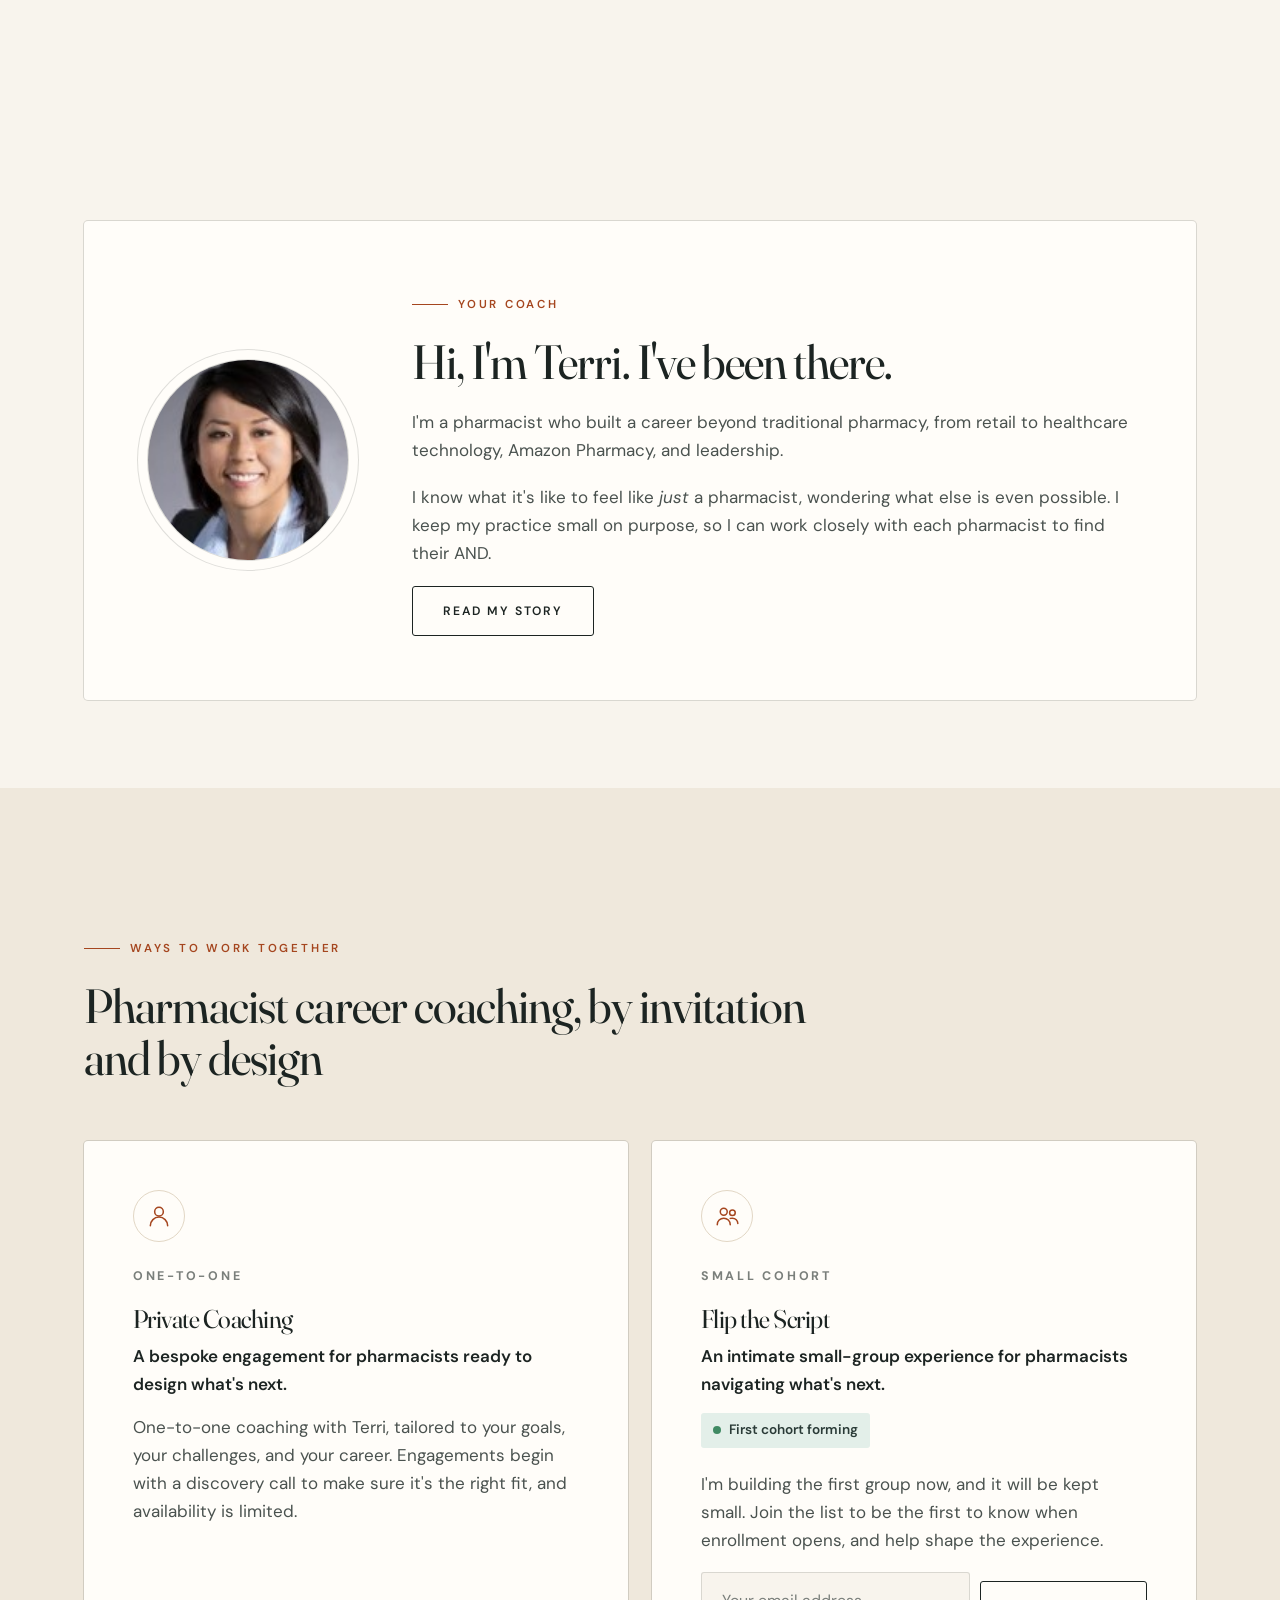
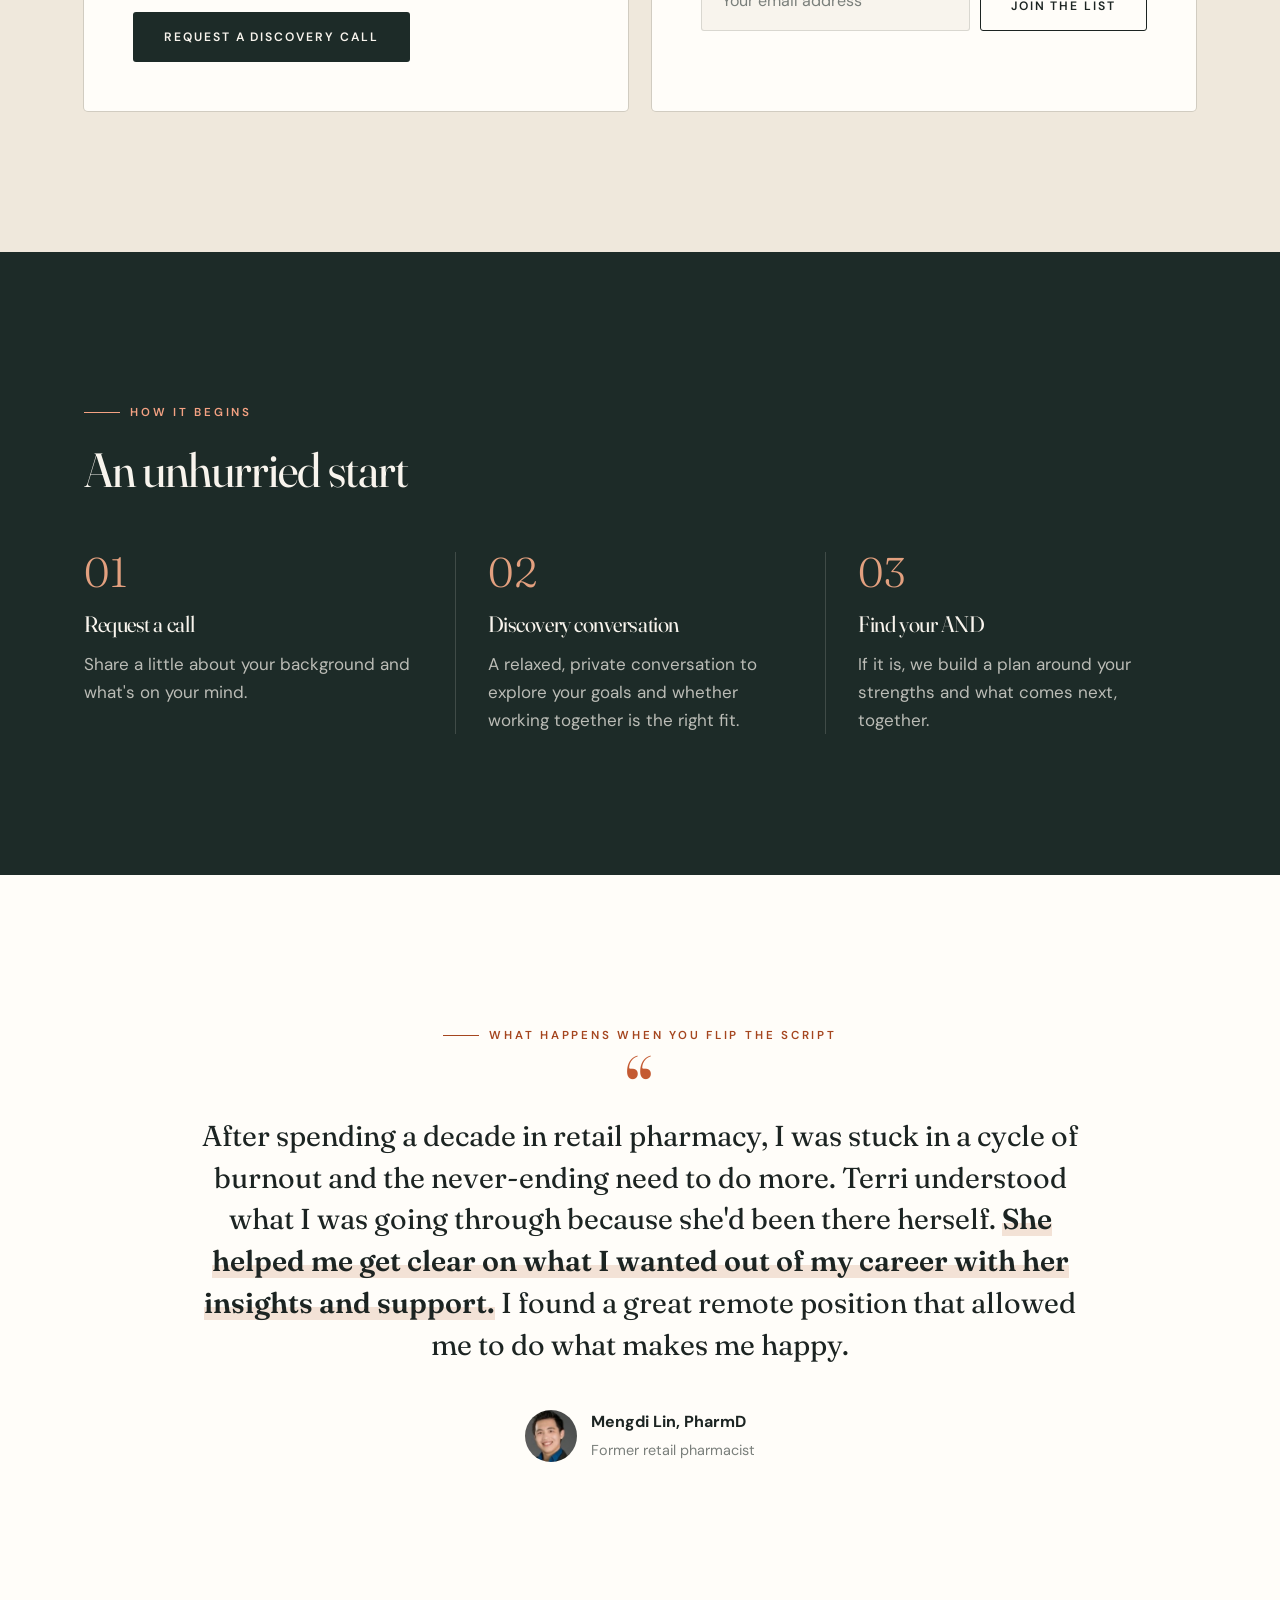
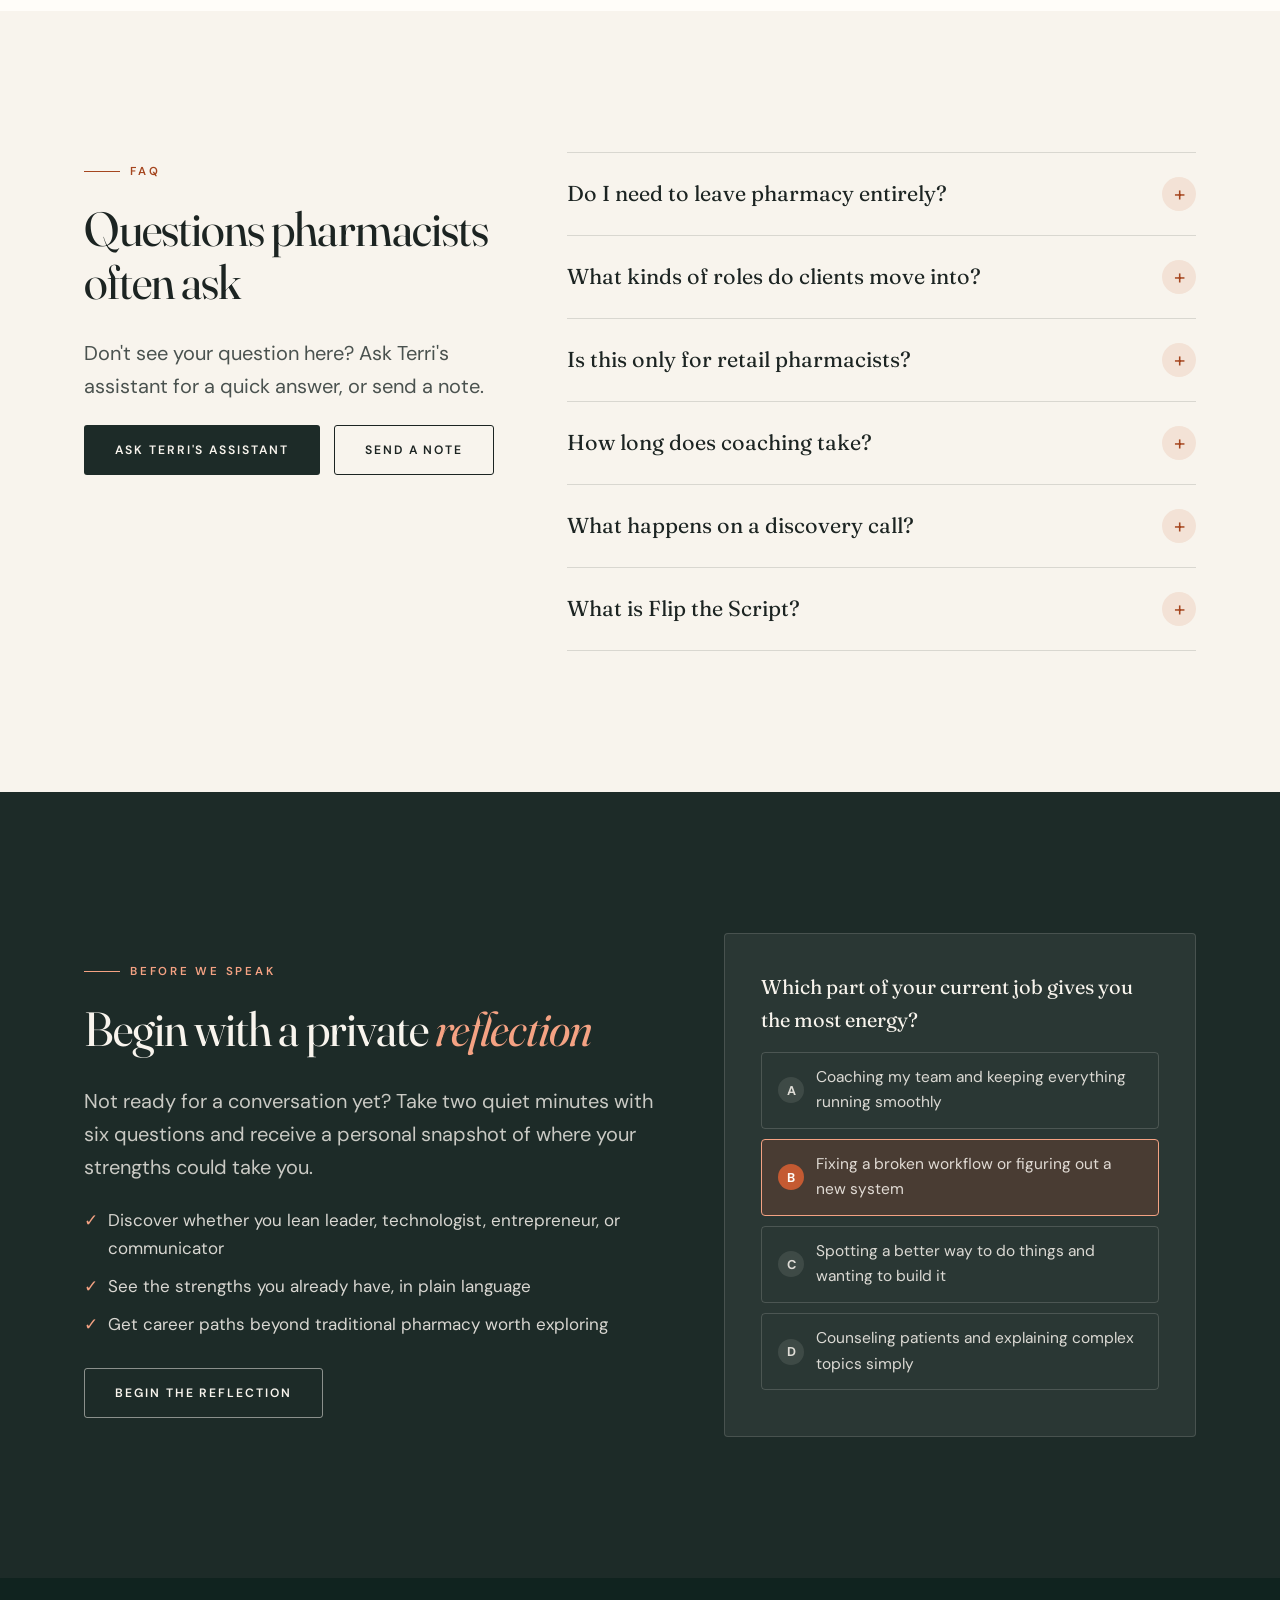
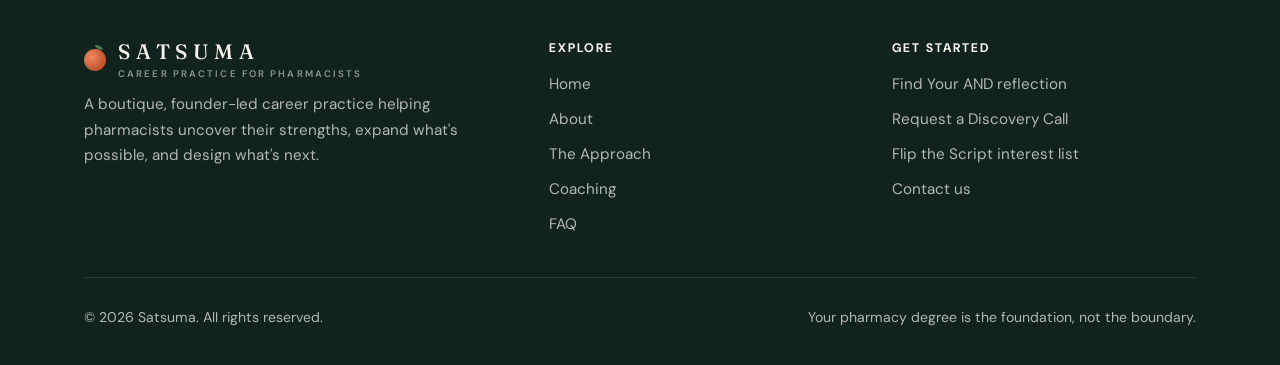
==== commit b99e8089: "Add Terri's assistant: scripted chat that guides visitors to a discovery call - Floating launcher wi" ====
--- a/index.html
+++ b/index.html
@@ -366,8 +366,8 @@
       <div class="reveal">
         <div class="eyebrow">FAQ</div>
         <h2>Questions pharmacists often ask</h2>
-        <p class="lede">Don't see your question here? Reach out. We're happy to help.</p>
-        <a class="btn btn--ghost" href="about.html#contact">Ask a question</a>
+        <p class="lede">Don't see your question here? Ask Terri's assistant for a quick answer, or send a note.</p>
+        <div class="btn-row"><button type="button" class="btn btn--primary" data-open-chat>Ask Terri's assistant</button><a class="btn btn--ghost" href="about.html#contact">Send a note</a></div>
       </div>
       <div class="faq-list reveal">
           <details class="faq-item">
@@ -461,5 +461,6 @@
 </footer>
 
 <script src="assets/main.js"></script>
+<script src="assets/chat.js"></script>
 </body>
 </html>
--- a/assets/styles.css
+++ b/assets/styles.css
@@ -949,3 +949,118 @@
 .result-cta .btn--primary { background: var(--satsuma); color: var(--white); }
 .section--forest .btn--primary:hover,
 .result-cta .btn--primary:hover { background: var(--satsuma-dark); }
+
+/* ==========================================================
+   Chat assistant
+   ========================================================== */
+.chat { position: fixed; right: 24px; bottom: 24px; z-index: 80; font-family: var(--sans); }
+.chat-launcher {
+  position: relative;
+  width: 64px;
+  height: 64px;
+  padding: 0;
+  border-radius: 50%;
+  border: 0;
+  cursor: pointer;
+  background: var(--white);
+  box-shadow: 0 0 0 1px var(--line), 0 0 0 4px var(--white), 0 0 0 5px var(--satsuma), 0 14px 30px -10px rgba(28, 36, 34, 0.45);
+  transition: transform 0.2s ease;
+}
+.chat-launcher:hover { transform: scale(1.04); }
+.chat-launcher:focus-visible { outline: 3px solid var(--satsuma-tint); outline-offset: 6px; }
+.chat-launcher img { width: 100%; height: 100%; border-radius: 50%; object-fit: cover; object-position: center 20%; }
+.chat.is-open .chat-launcher { transform: scale(0.92); }
+
+.chat-teaser {
+  position: absolute;
+  right: 0;
+  bottom: 82px;
+  width: 260px;
+  background: var(--white);
+  border: 1px solid var(--line);
+  border-radius: var(--radius);
+  padding: 16px 34px 16px 18px;
+  box-shadow: 0 18px 40px -18px rgba(28, 36, 34, 0.35);
+  font-size: 0.93rem;
+  line-height: 1.45;
+  animation: chatIn 0.4s ease;
+}
+.chat-teaser p { margin: 0; cursor: pointer; }
+.chat-teaser-close { position: absolute; top: 6px; right: 8px; border: 0; background: none; font-size: 1.2rem; color: var(--muted); cursor: pointer; line-height: 1; padding: 4px; }
+
+.chat-panel {
+  position: absolute;
+  right: 0;
+  bottom: 84px;
+  width: 380px;
+  height: min(600px, calc(100vh - 130px));
+  display: flex;
+  flex-direction: column;
+  background: var(--cream);
+  border: 1px solid var(--line);
+  border-radius: 6px;
+  overflow: hidden;
+  box-shadow: 0 30px 70px -24px rgba(28, 36, 34, 0.45);
+  animation: chatIn 0.25s ease;
+}
+.chat-panel[hidden], .chat-teaser[hidden] { display: none; }
+@keyframes chatIn { from { opacity: 0; transform: translateY(10px); } to { opacity: 1; transform: none; } }
+
+.chat-header { display: flex; align-items: center; gap: 12px; padding: 14px 16px; background: var(--forest); color: var(--cream); }
+.chat-header img { width: 44px; height: 44px; border-radius: 50%; object-fit: cover; object-position: center 20%; box-shadow: 0 0 0 2px rgba(248, 244, 237, 0.25); }
+.chat-header b { display: block; font-family: var(--serif); font-weight: 500; font-size: 1.1rem; }
+.chat-header span { font-size: 0.75rem; letter-spacing: 0.06em; color: rgba(248, 244, 237, 0.65); }
+.chat-close { margin-left: auto; border: 0; background: none; color: var(--cream); font-size: 1.6rem; line-height: 1; cursor: pointer; padding: 4px 6px; }
+
+.chat-log { flex: 1; overflow-y: auto; padding: 18px 16px 8px; display: flex; flex-direction: column; gap: 10px; }
+.msg { max-width: 86%; padding: 11px 14px; font-size: 0.94rem; line-height: 1.5; border-radius: 4px; }
+.msg--bot { align-self: flex-start; background: var(--white); border: 1px solid var(--line); border-top-left-radius: 0; }
+.msg--user { align-self: flex-end; background: var(--forest); color: var(--cream); border-top-right-radius: 0; }
+.msg--typing { display: inline-flex; gap: 5px; padding: 14px 16px; }
+.msg--typing span { width: 6px; height: 6px; border-radius: 50%; background: var(--muted); animation: chatDot 1s infinite ease-in-out; }
+.msg--typing span:nth-child(2) { animation-delay: 0.15s; }
+.msg--typing span:nth-child(3) { animation-delay: 0.3s; }
+@keyframes chatDot { 0%, 60%, 100% { opacity: 0.3; transform: none; } 30% { opacity: 1; transform: translateY(-3px); } }
+
+.chat-options { display: flex; flex-wrap: wrap; gap: 8px; padding: 4px 16px 12px; justify-content: flex-end; max-height: 45%; overflow-y: auto; flex-shrink: 0; }
+.chat-opt {
+  border: 1px solid var(--satsuma);
+  background: var(--white);
+  color: var(--satsuma-dark);
+  border-radius: var(--radius-sm);
+  padding: 9px 13px;
+  font: 500 0.88rem/1.25 var(--sans);
+  cursor: pointer;
+  text-decoration: none;
+  text-align: left;
+}
+.chat-opt:hover { background: var(--satsuma-tint); }
+.chat-opt--primary { background: var(--satsuma); color: var(--white); border-color: var(--satsuma); font-weight: 600; }
+.chat-opt--primary:hover { background: var(--satsuma-dark); }
+.chat-lead { display: grid; gap: 8px; width: 100%; }
+.chat-lead input, .chat-input input {
+  width: 100%;
+  padding: 11px 13px;
+  border: 1px solid var(--line);
+  border-radius: var(--radius-sm);
+  background: var(--white);
+  font: inherit;
+  font-size: 0.94rem;
+  color: var(--ink);
+}
+.chat-lead input:focus, .chat-input input:focus { outline: none; border-color: var(--satsuma); }
+.chat-input { display: flex; gap: 8px; padding: 12px 16px 14px; border-top: 1px solid var(--line); background: var(--white); }
+.chat-input input { background: var(--cream); }
+.chat-input button { flex-shrink: 0; width: 42px; border: 0; border-radius: var(--radius-sm); background: var(--forest); color: var(--cream); cursor: pointer; display: grid; place-items: center; }
+
+@media (max-width: 560px) {
+  .chat { right: 16px; bottom: 16px; }
+  .chat-launcher { width: 56px; height: 56px; }
+  .chat-panel { position: fixed; inset: 0; width: auto; height: auto; border-radius: 0; border: 0; }
+  .chat.is-open .chat-launcher { display: none; }
+  .chat-teaser { bottom: 72px; width: min(260px, calc(100vw - 32px)); }
+}
+@media (prefers-reduced-motion: reduce) {
+  .chat-teaser, .chat-panel { animation: none; }
+  .msg--typing span { animation: none; }
+}
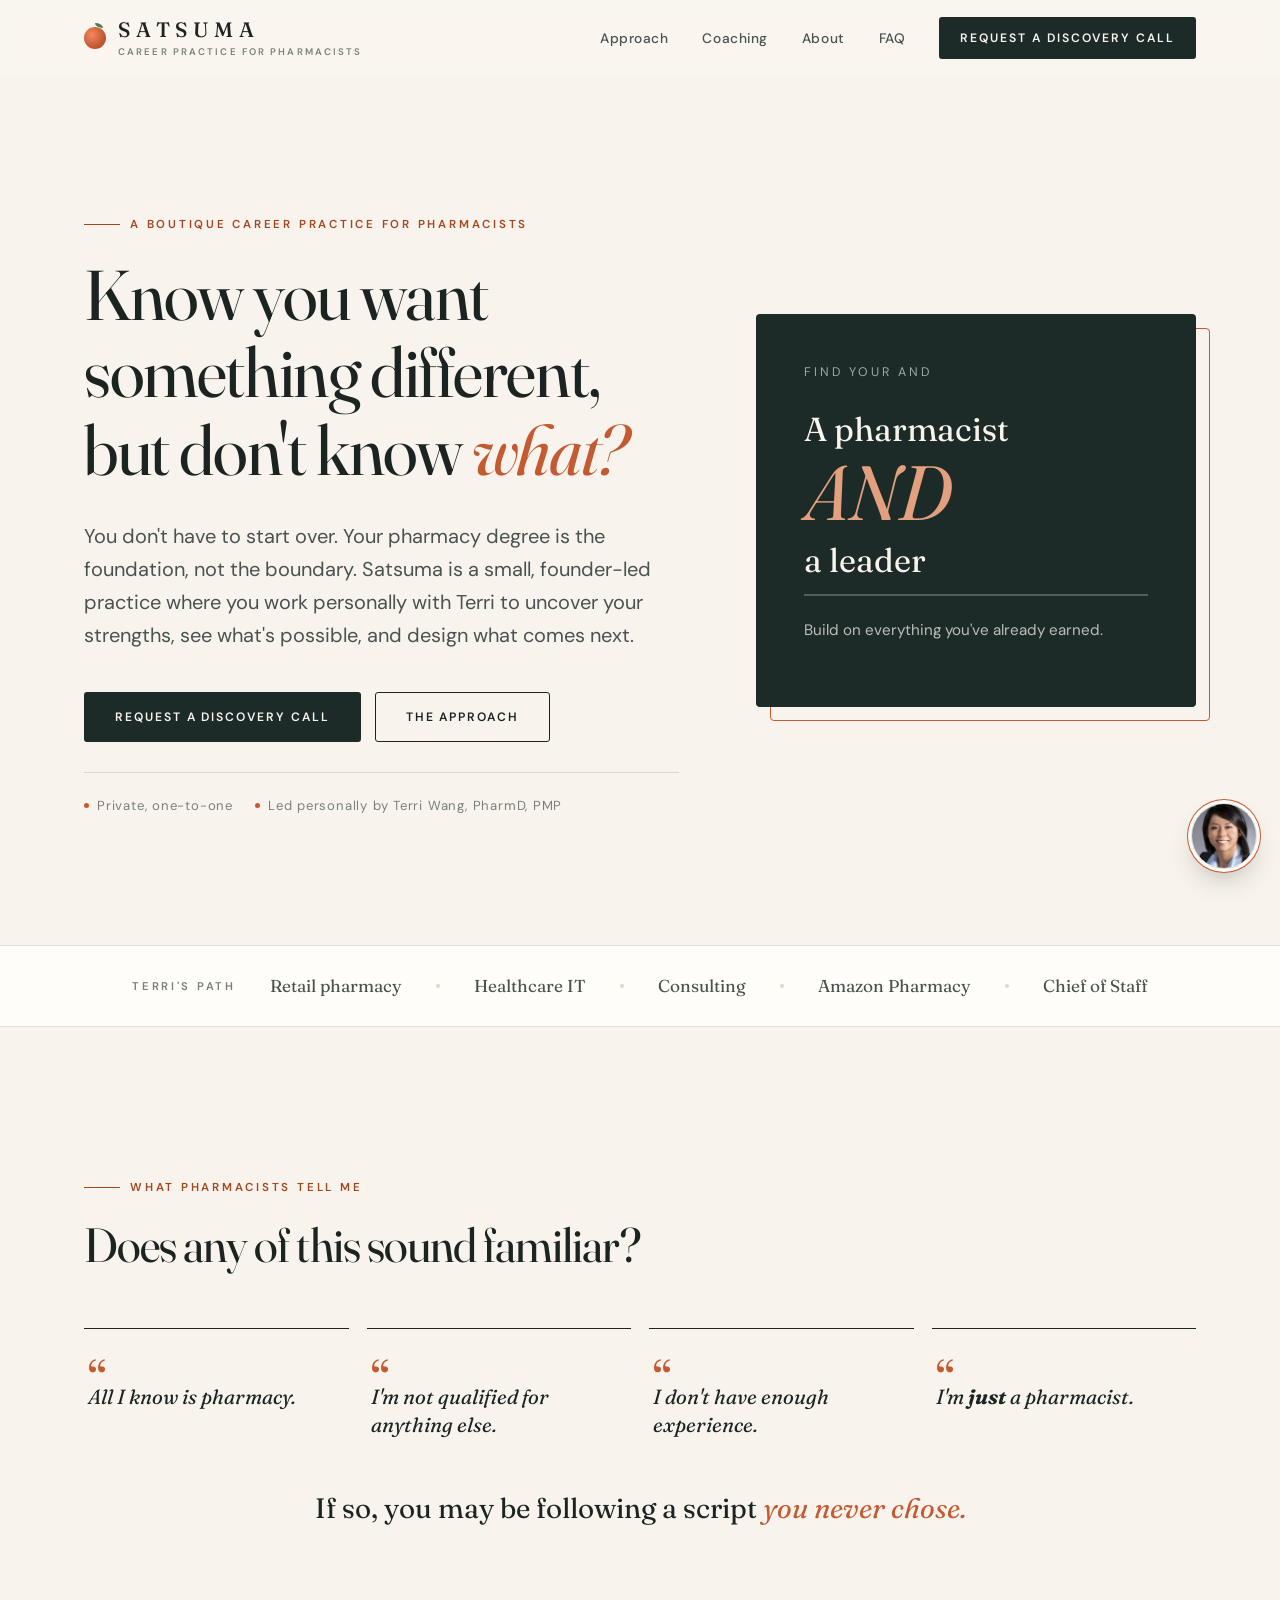
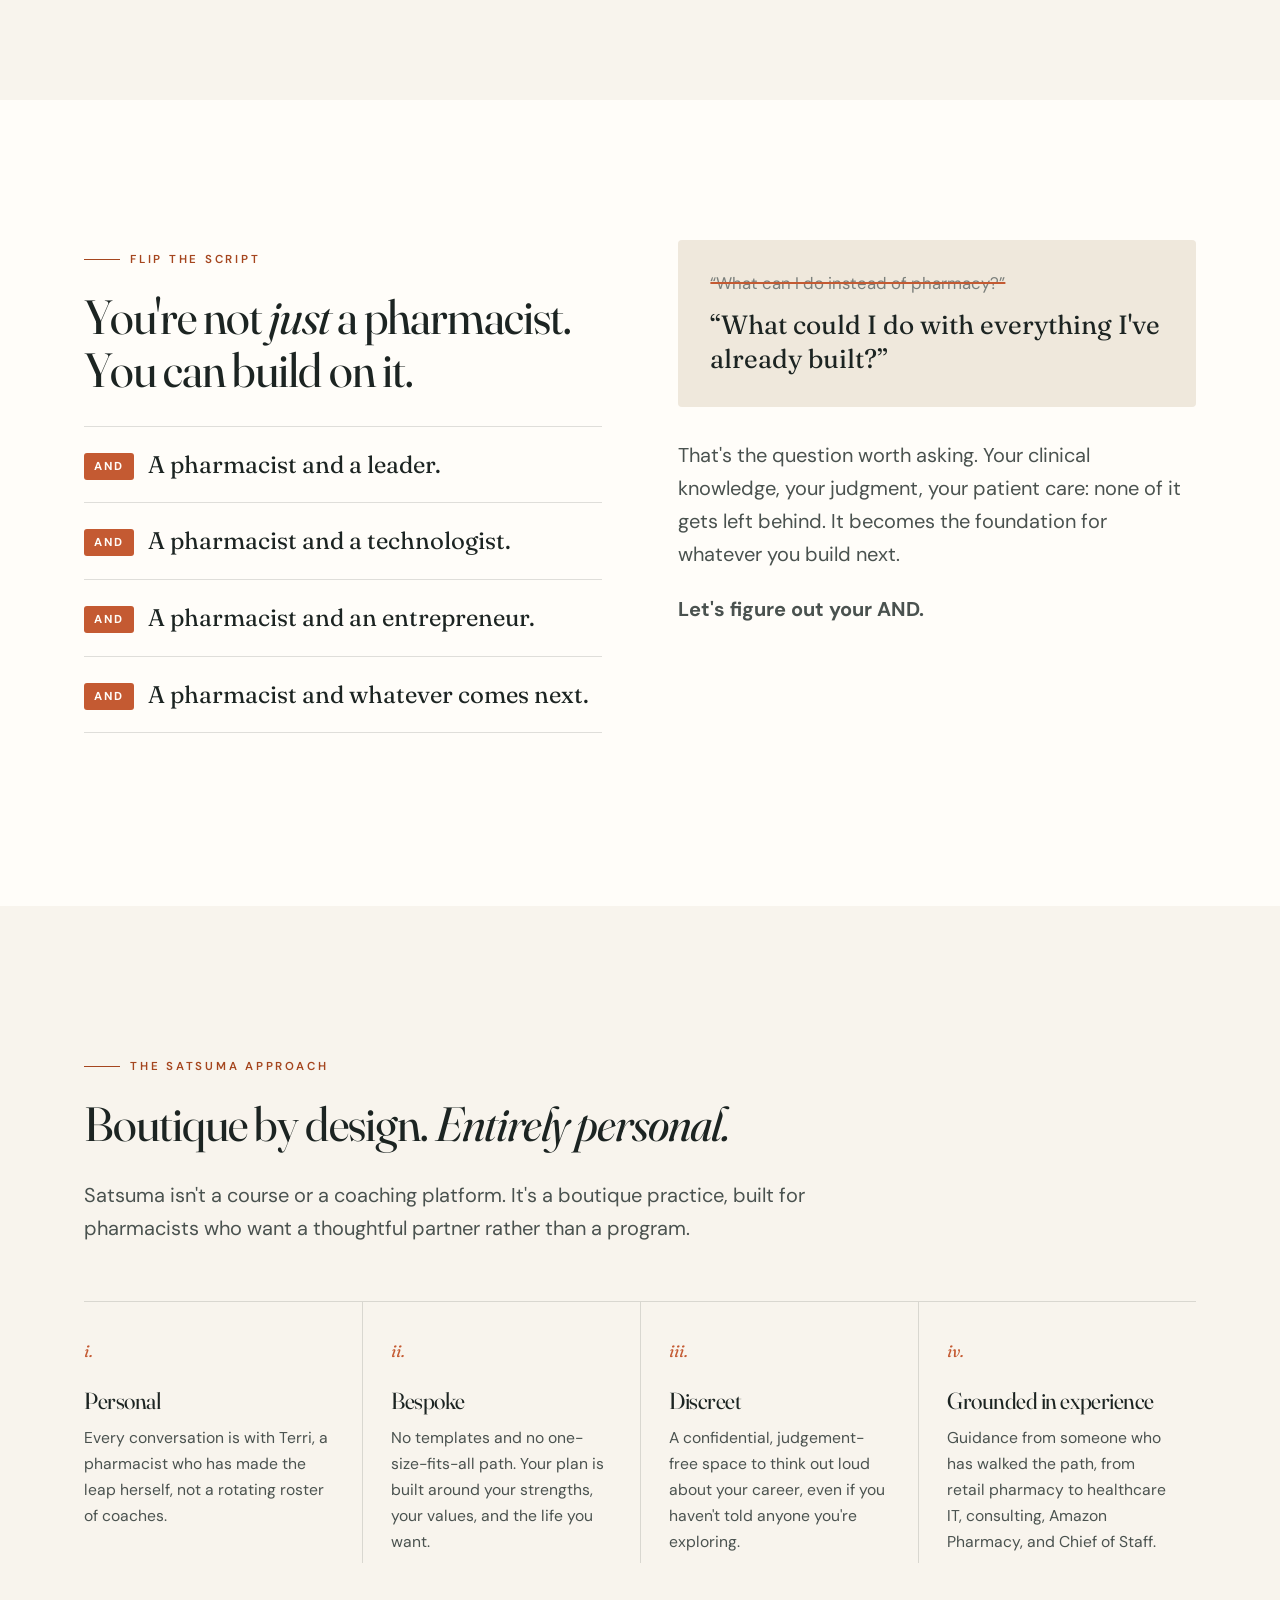
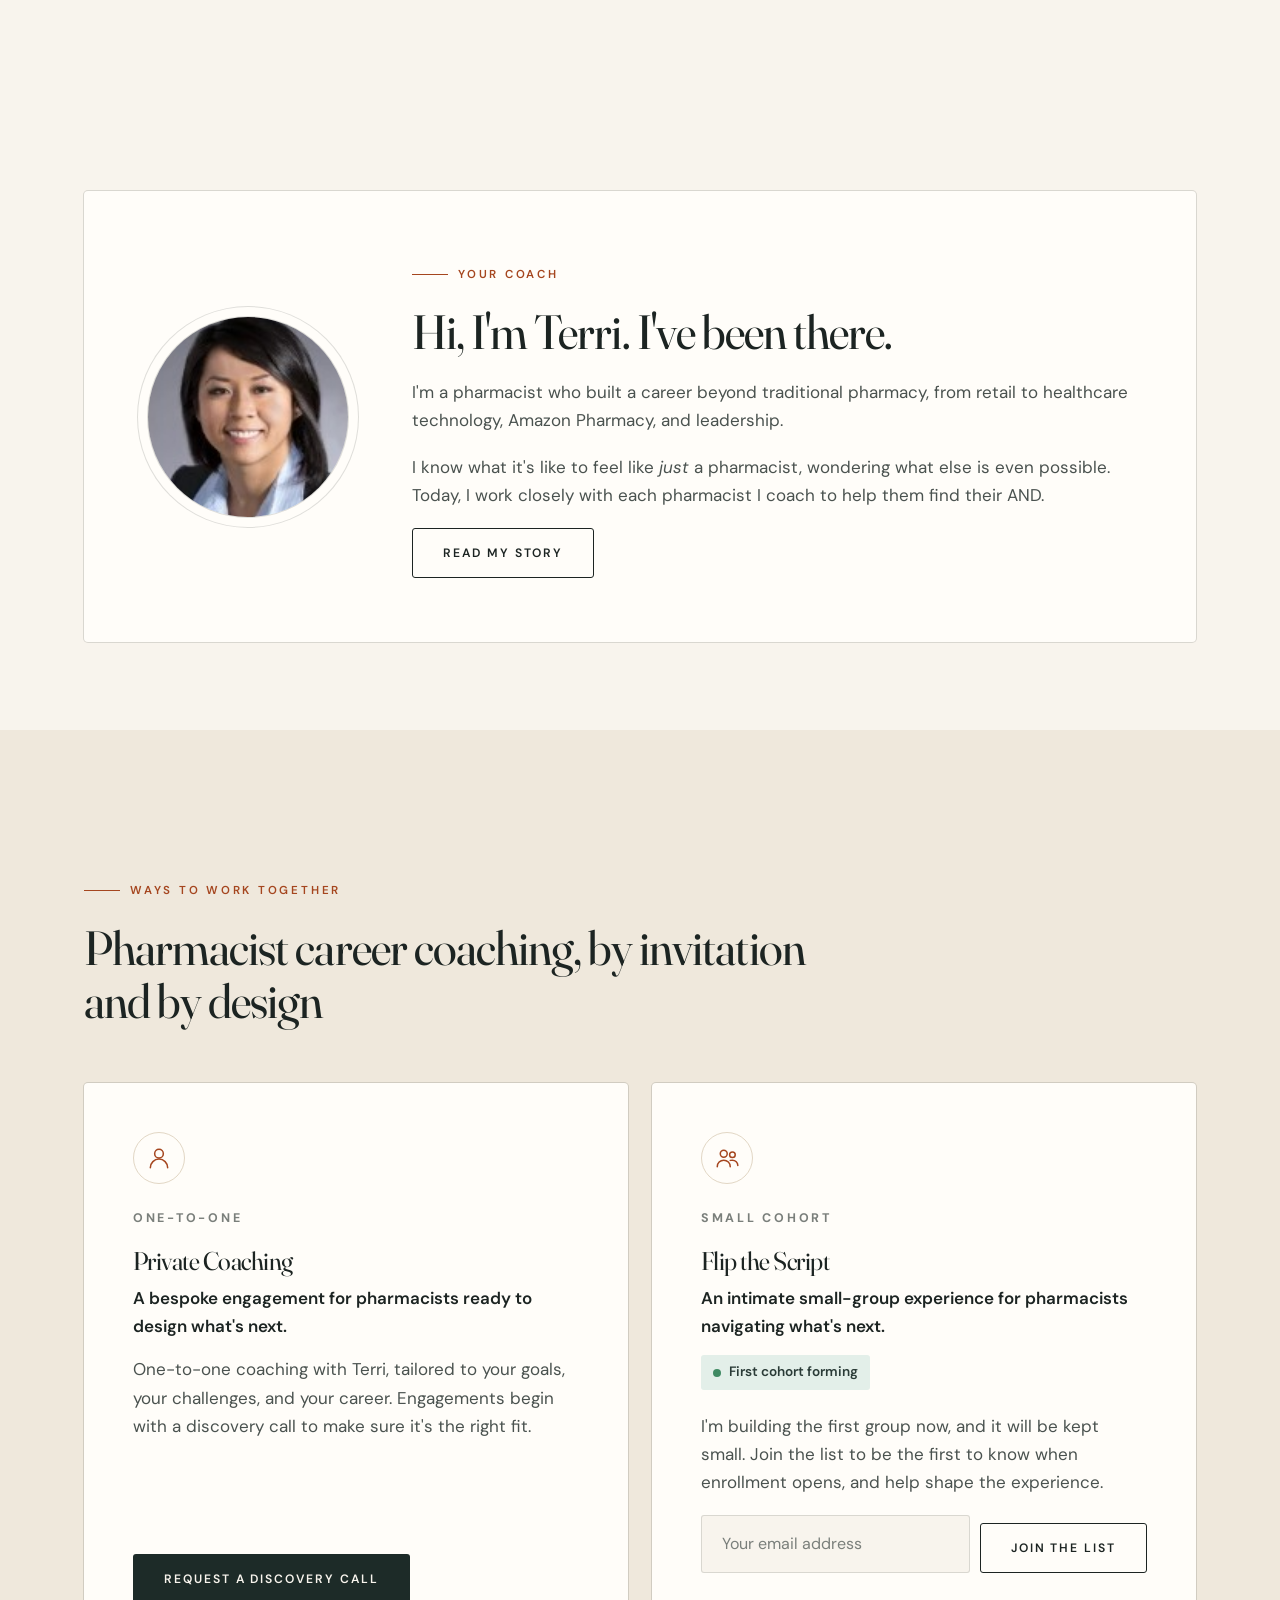
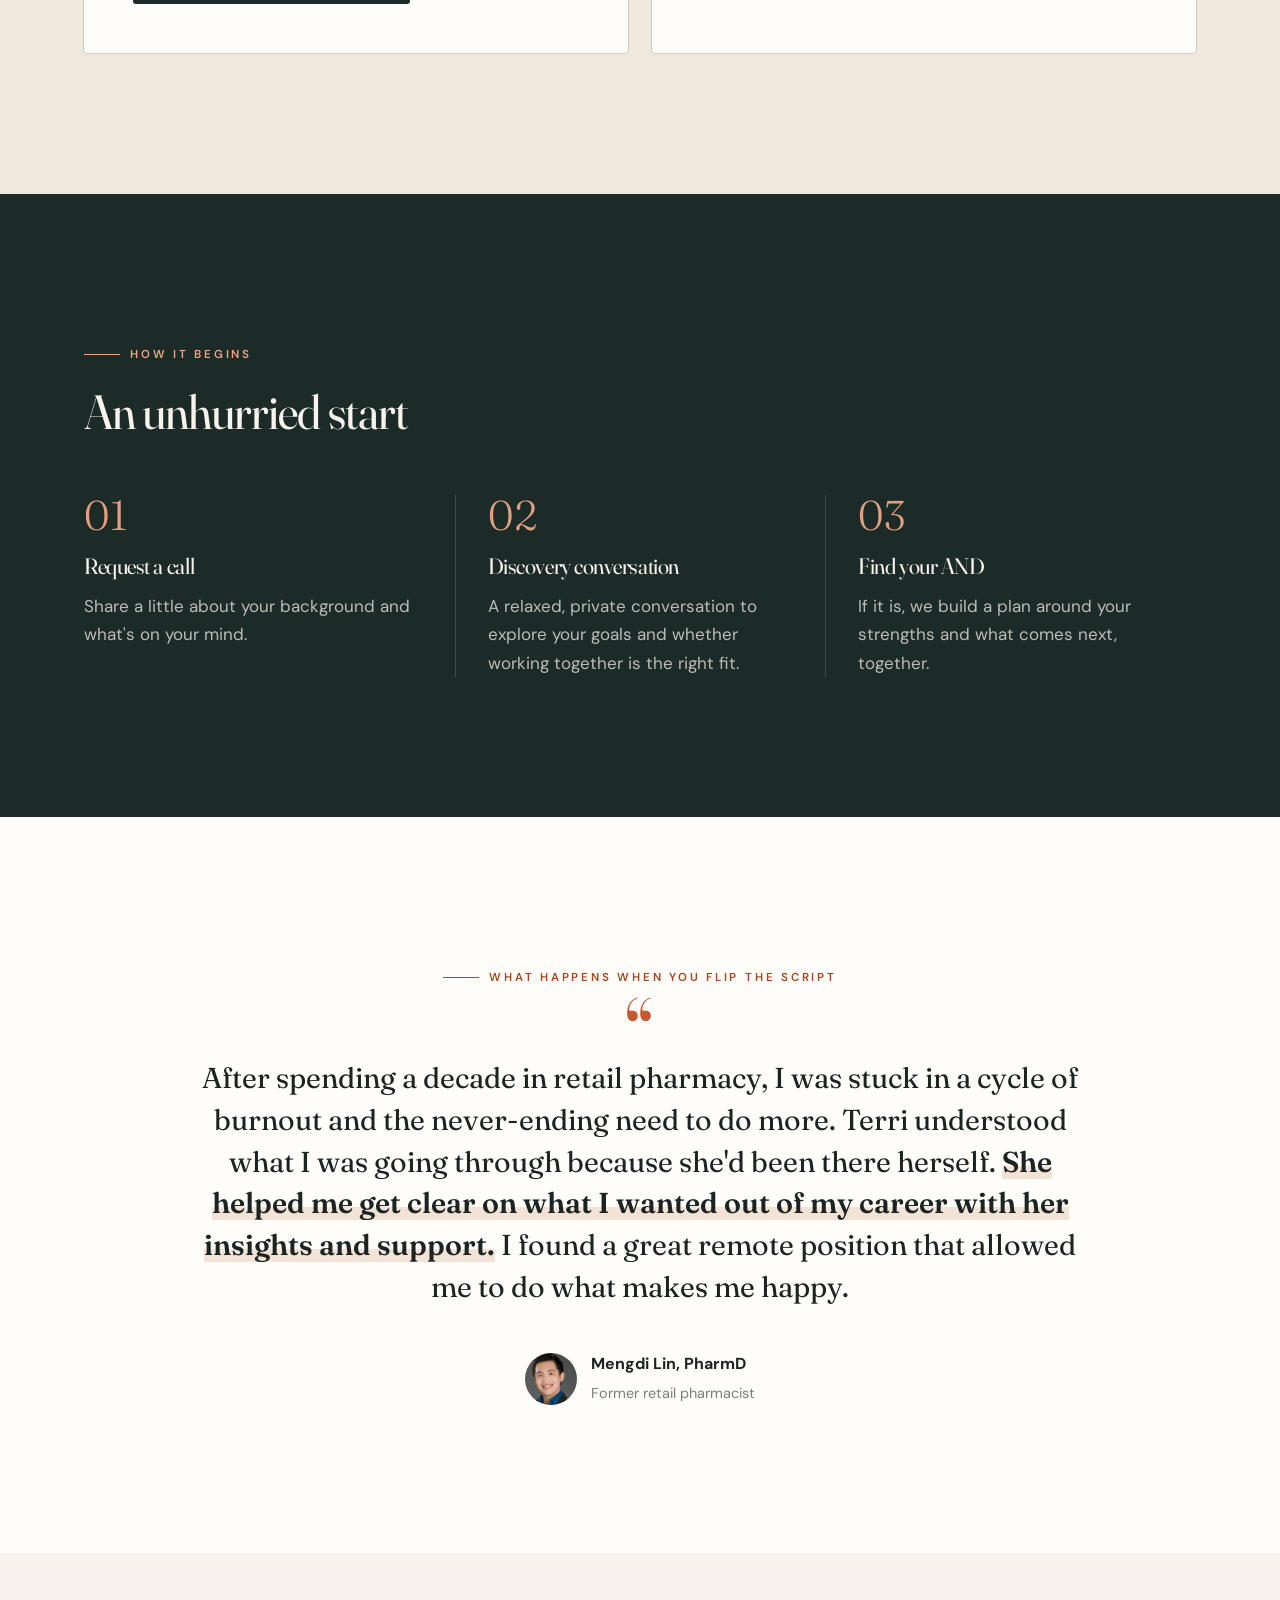
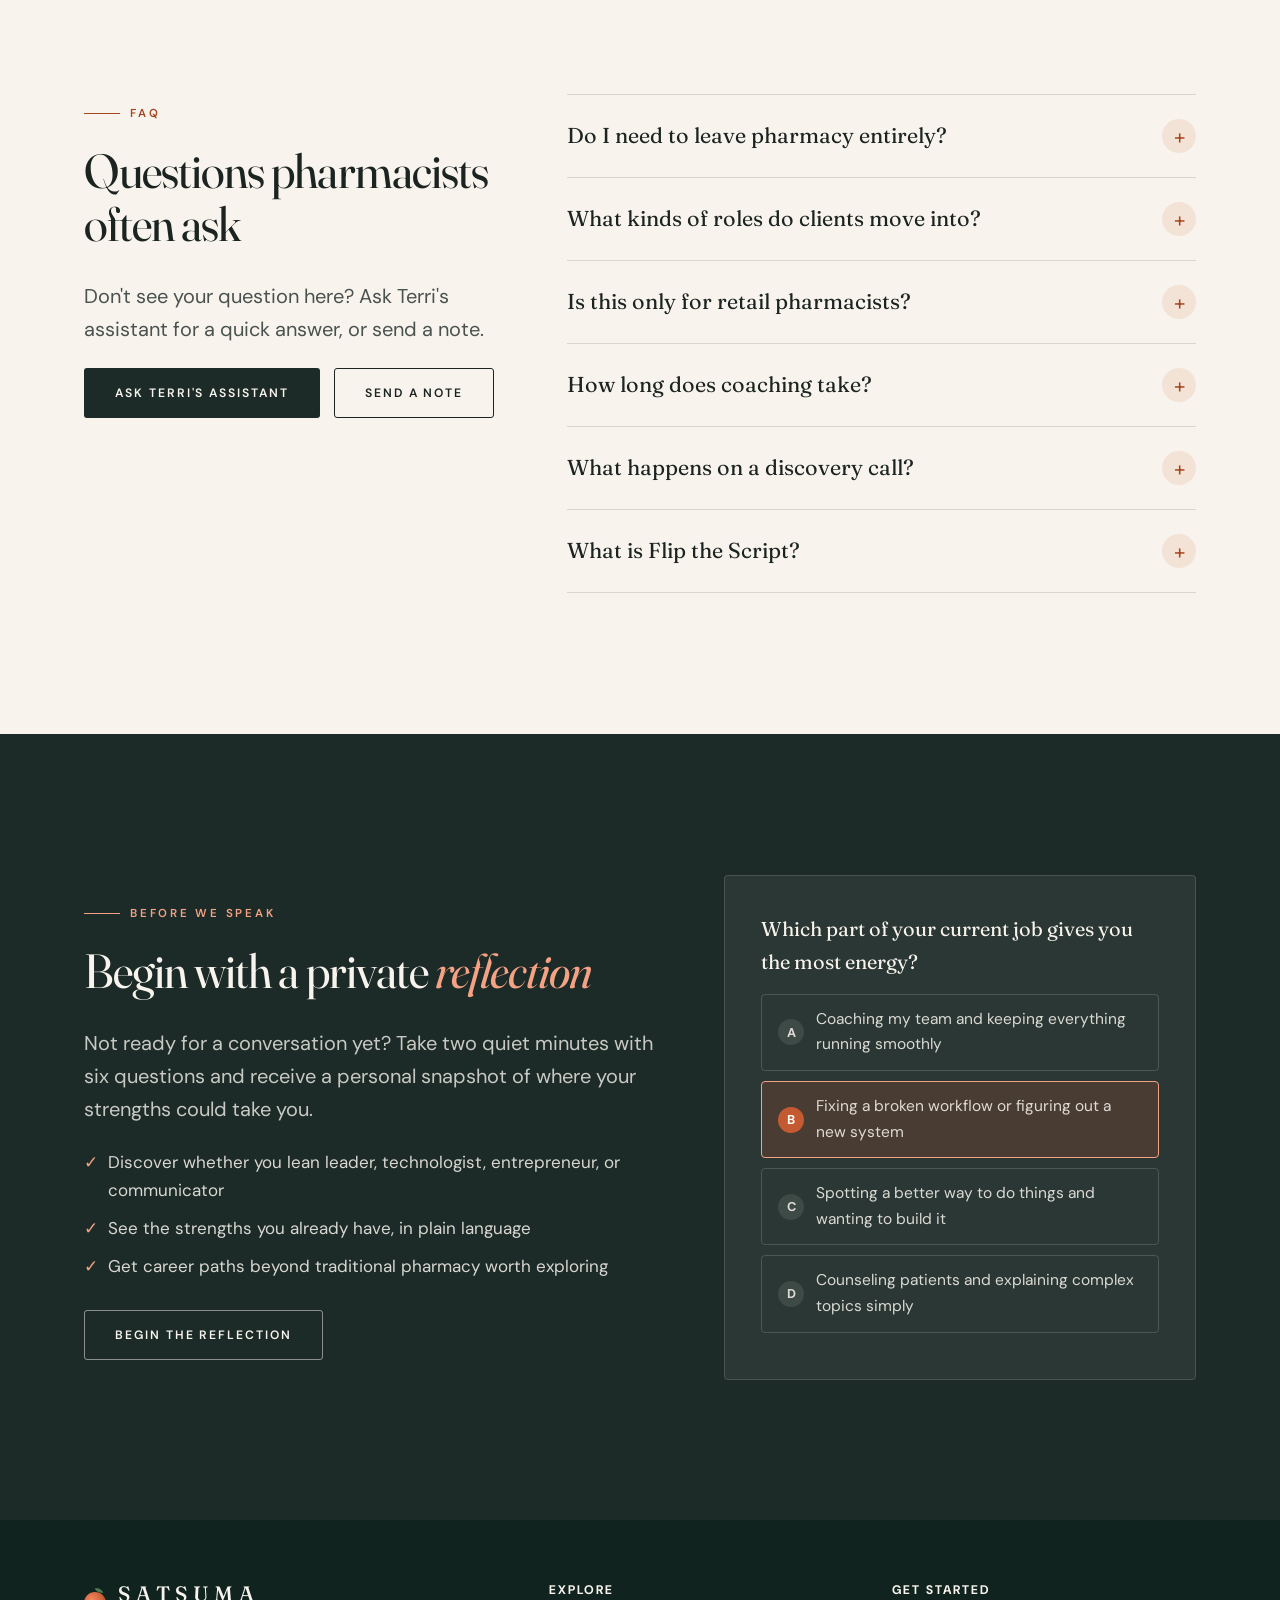
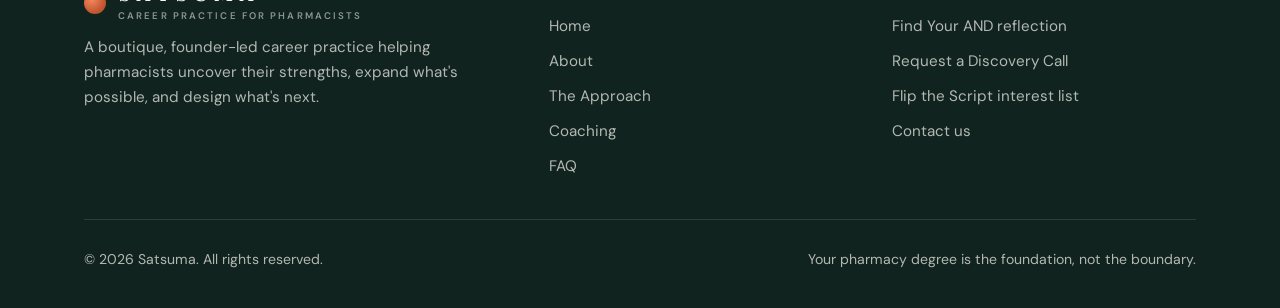
==== commit ff3ad3ee: "Remove limited-availability wording from the site - Drop the 'Limited availability' hero note and th" ====
--- a/index.html
+++ b/index.html
@@ -173,7 +173,6 @@
         <div class="hero-note">
           <span>Private, one-to-one</span>
           <span>Led personally by Terri Wang, PharmD, PMP</span>
-          <span>Limited availability</span>
         </div>
       </div>
       <div class="and-card" aria-label="A pharmacist AND whatever comes next">
@@ -244,7 +243,7 @@
     <div class="wrap">
       <div class="section-head reveal">
         <div class="eyebrow">The Satsuma approach</div>
-        <h2>Deliberately small. <em>Entirely personal.</em></h2>
+        <h2>Boutique by design. <em>Entirely personal.</em></h2>
         <p class="lede">Satsuma isn't a course or a coaching platform. It's a boutique practice, built for pharmacists who want a thoughtful partner rather than a program.</p>
       </div>
       <div class="principles">
@@ -265,8 +264,8 @@
         </div>
         <div class="principle reveal">
           <span class="num">iv.</span>
-          <h3>Intentionally limited</h3>
-          <p>Terri works with a small number of pharmacists at a time, so each one gets real attention and unhurried support.</p>
+          <h3>Grounded in experience</h3>
+          <p>Guidance from someone who has walked the path, from retail pharmacy to healthcare IT, consulting, Amazon Pharmacy, and Chief of Staff.</p>
         </div>
       </div>
     </div>
@@ -281,7 +280,7 @@
           <div class="eyebrow">Your coach</div>
           <h2>Hi, I'm Terri. I've been there.</h2>
           <p>I'm a pharmacist who built a career beyond traditional pharmacy, from retail to healthcare technology, Amazon Pharmacy, and leadership.</p>
-          <p>I know what it's like to feel like <em>just</em> a pharmacist, wondering what else is even possible. I keep my practice small on purpose, so I can work closely with each pharmacist to find their AND.</p>
+          <p>I know what it's like to feel like <em>just</em> a pharmacist, wondering what else is even possible. Today, I work closely with each pharmacist I coach to help them find their AND.</p>
           <a class="btn btn--ghost" href="about.html#team">Read my story</a>
         </div>
       </div>
@@ -303,7 +302,7 @@
           <div class="kicker">One-to-one</div>
           <h3>Private Coaching</h3>
           <p class="sub">A bespoke engagement for pharmacists ready to design what's next.</p>
-          <p>One-to-one coaching with Terri, tailored to your goals, your challenges, and your career. Engagements begin with a discovery call to make sure it's the right fit, and availability is limited.</p>
+          <p>One-to-one coaching with Terri, tailored to your goals, your challenges, and your career. Engagements begin with a discovery call to make sure it's the right fit.</p>
           <a class="btn btn--primary" href="about.html#contact" data-booking>Request a Discovery Call</a>
         </article>
         <article class="offer reveal" id="flip-the-script">
